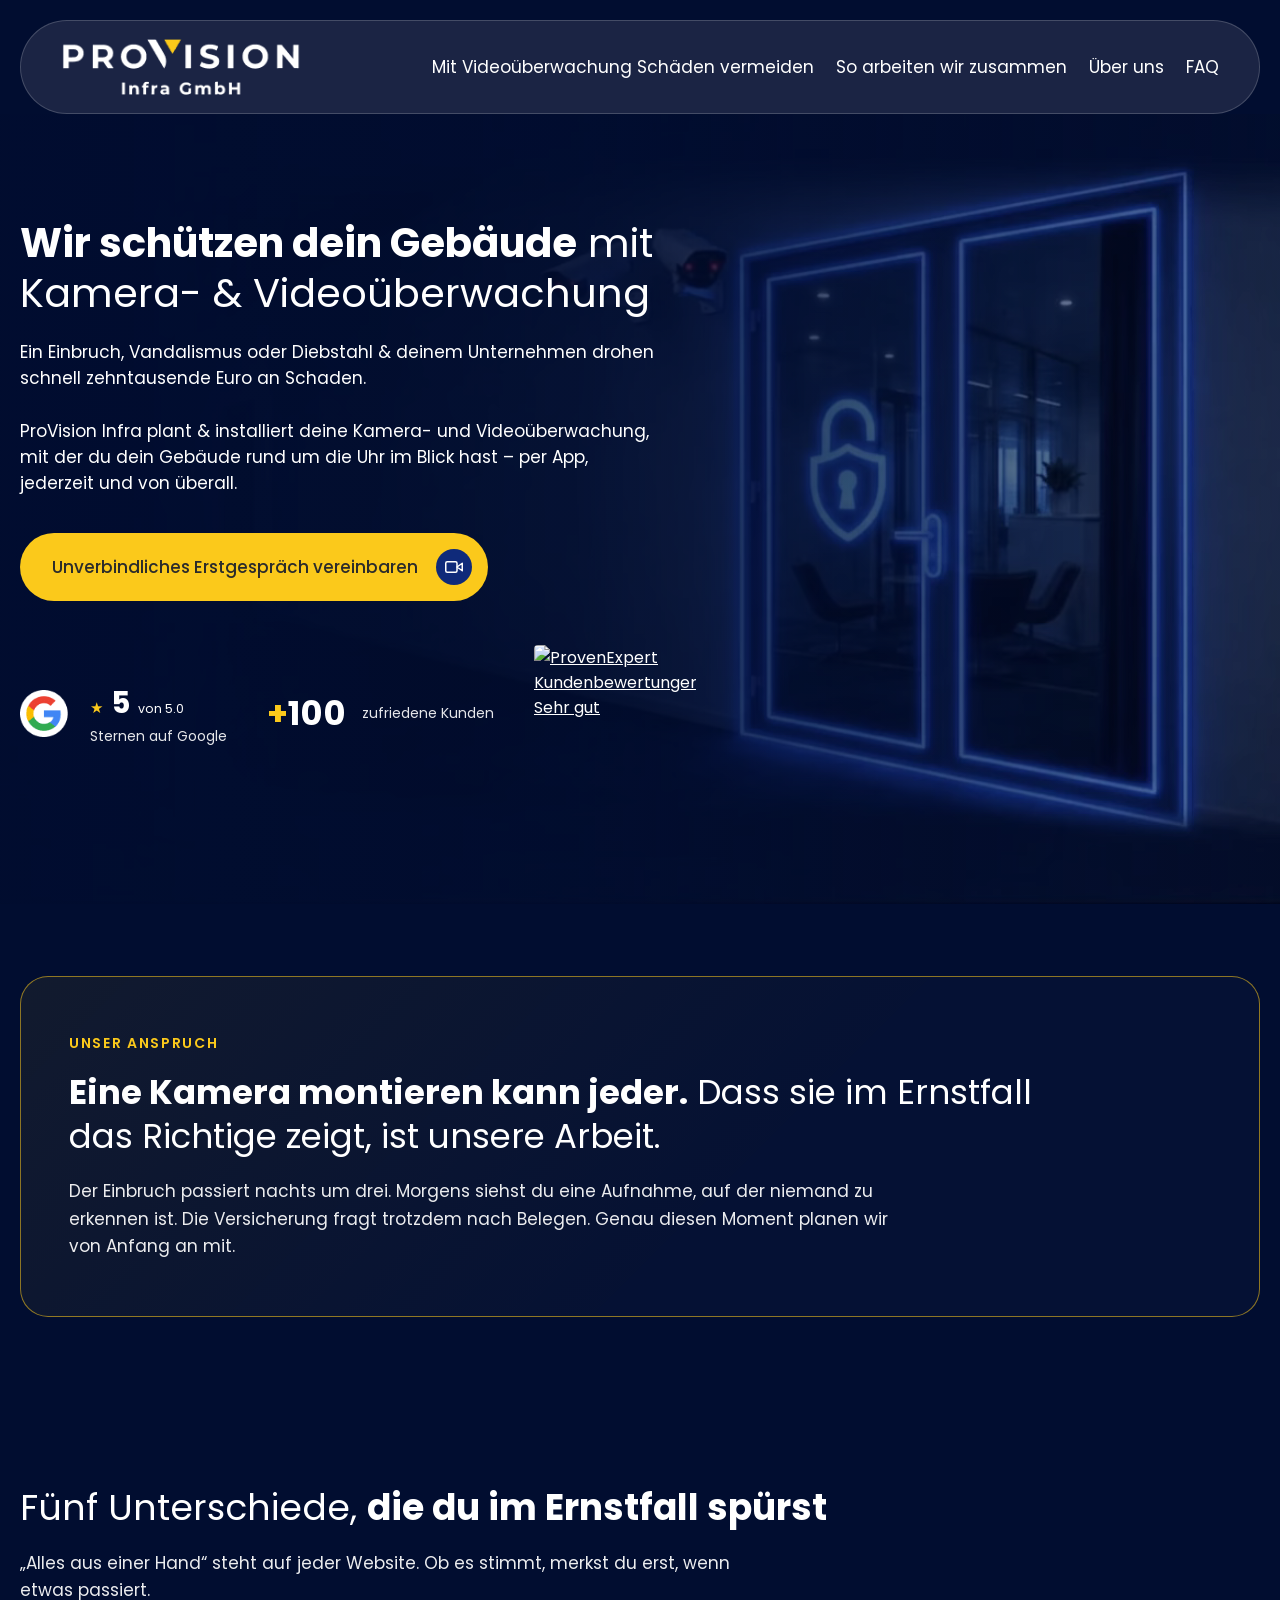
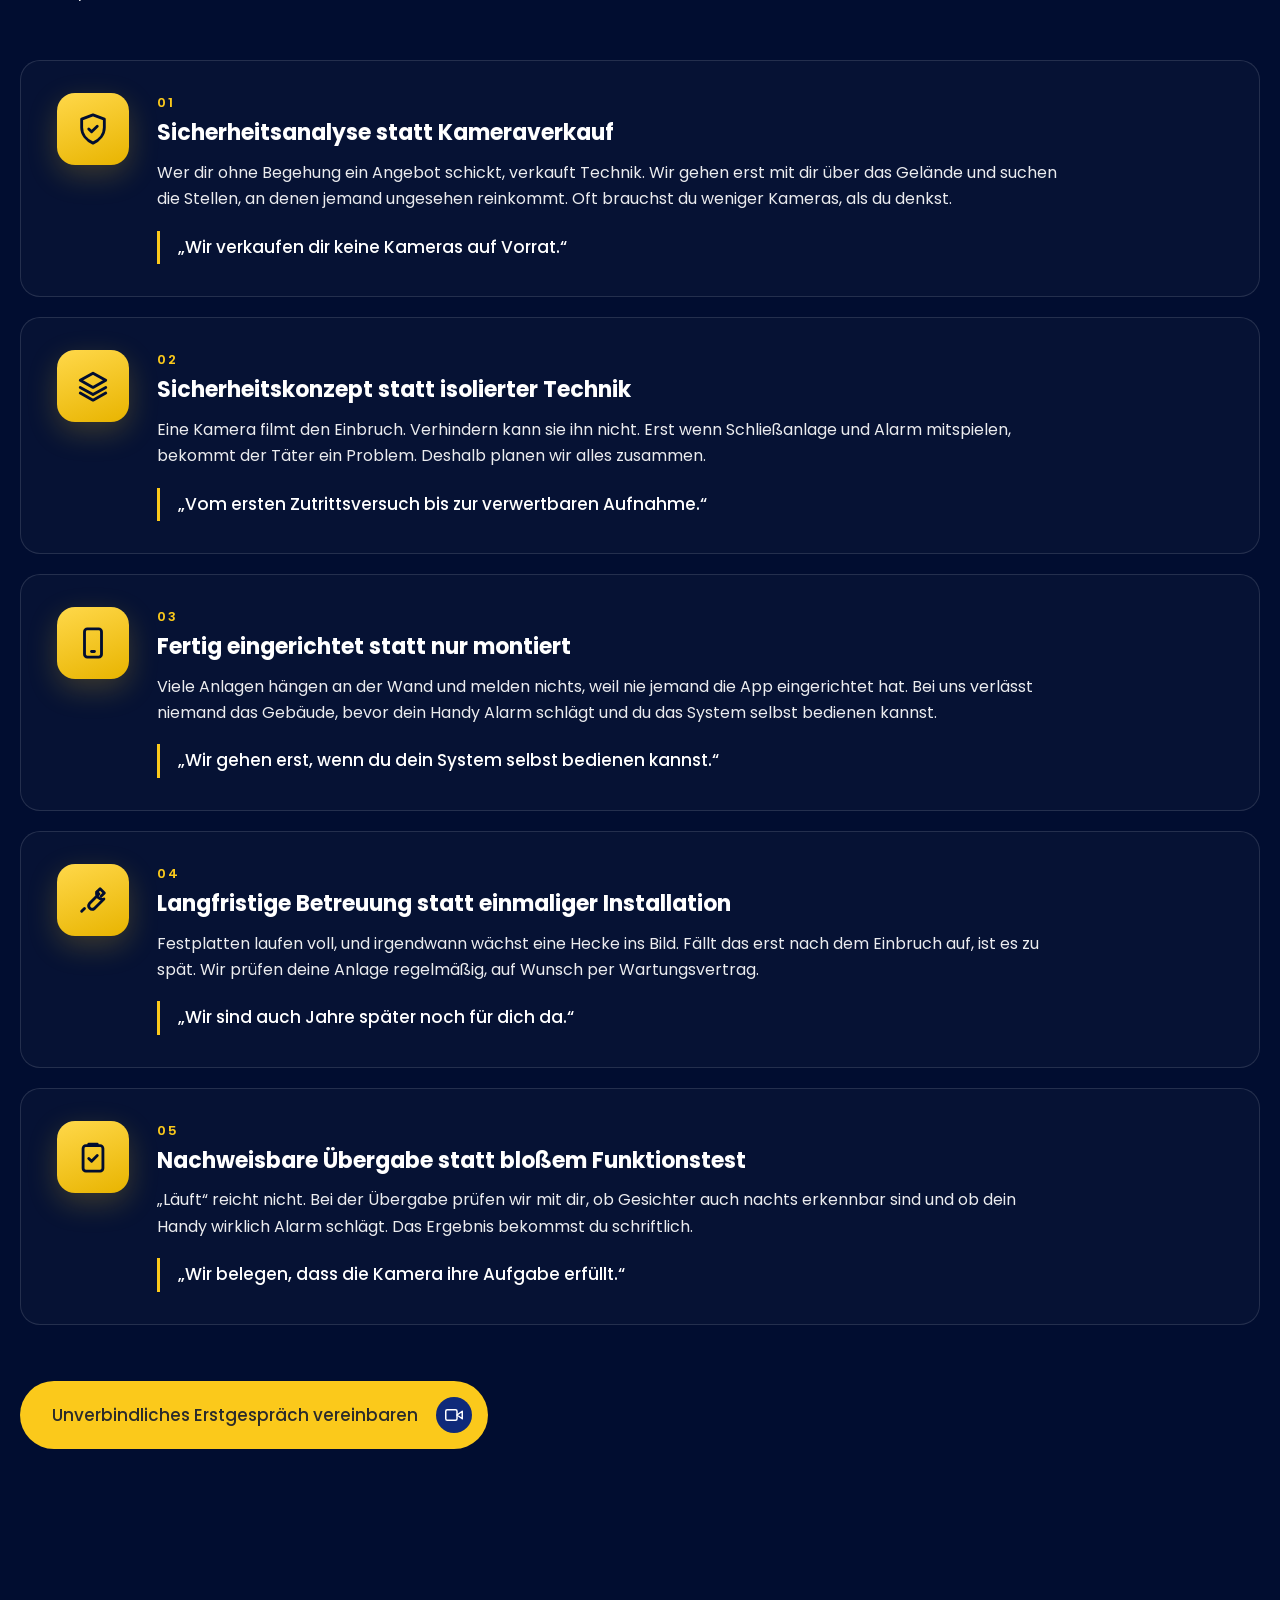
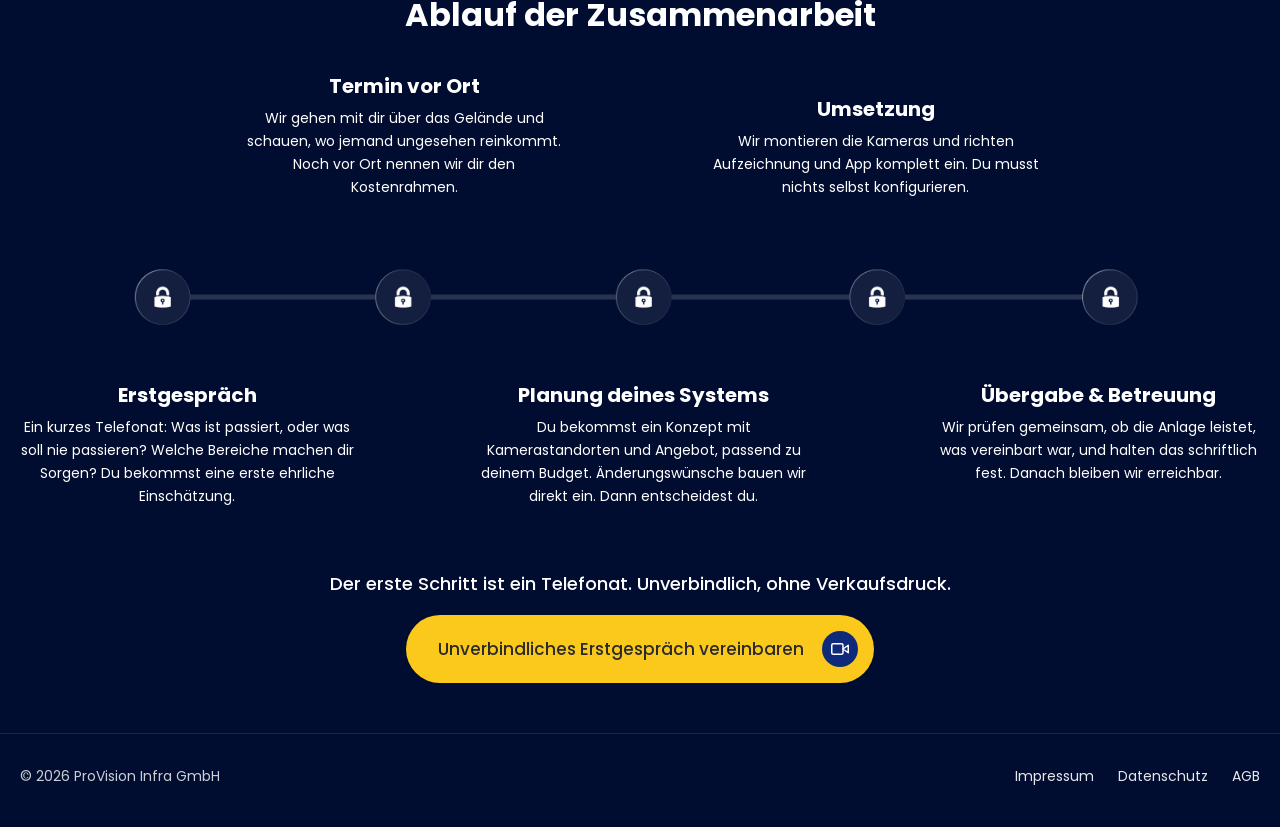
==== index.html @ ed14e308 "Fünf Unterschiede: Einleitungstext über dem Erstgespräch-Button entfernt Co-Authored-By: Claude Fabl" ====
<!DOCTYPE html>
<html lang="de">
<head>
  <meta charset="UTF-8">
  <meta name="viewport" content="width=device-width, initial-scale=1">
  <title>Kamera- &amp; Videoüberwachung – ProVision Infra</title>
  <meta name="description" content="ProVision Infra plant &amp; installiert deine Kamera- und Videoüberwachung – damit dein Gebäude rund um die Uhr geschützt ist.">
  <meta name="theme-color" content="#010d30">
  <!-- Canonical-URL nach Veröffentlichung eintragen, z. B. https://www.provision-infra.de/kamerasysteme/ -->
  <meta property="og:locale" content="de_DE">
  <meta property="og:type" content="website">
  <meta property="og:site_name" content="ProVision Infra">
  <meta property="og:title" content="Kamera- &amp; Videoüberwachung – ProVision Infra">
  <meta property="og:description" content="ProVision Infra plant &amp; installiert deine Kamera- und Videoüberwachung – damit dein Gebäude rund um die Uhr geschützt ist.">
  <!-- og:image muss eine absolute URL sein: nach Veröffentlichung auf das hochgeladene Standbild zeigen lassen -->
  <meta property="og:image" content="https://www.provision-infra.de/wp-content/uploads/hero-poster.jpg">
  <meta name="twitter:card" content="summary_large_image">
  <link rel="icon" href="assets/img/favicon-32.png" sizes="32x32">
  <link rel="icon" href="assets/img/favicon-192.png" sizes="192x192">
  <link rel="apple-touch-icon" href="assets/img/apple-touch-icon.png">
  <!-- Poppins wird lokal ausgeliefert (kein Abruf bei Google Fonts, DSGVO) -->
  <link rel="preload" href="assets/fonts/poppins-400.woff2" as="font" type="font/woff2" crossorigin>
  <link rel="preload" href="assets/fonts/poppins-700.woff2" as="font" type="font/woff2" crossorigin>
  <link rel="stylesheet" href="assets/css/style.css">
</head>
<body>
  <a class="skip-link" href="#inhalt">Zum Inhalt springen</a>

  <header class="site-header">
    <div class="site-header__inner">
      <a class="site-header__logo" href="https://www.provision-infra.de/" aria-label="ProVision Infra GmbH – Startseite">
        <img src="assets/img/logo.png" width="258" height="60" alt="ProVision Infra GmbH">
      </a>
      <nav class="site-nav" aria-label="Hauptnavigation">
        <ul>
          <li><a href="#vorteile">Mit Videoüberwachung Schäden vermeiden</a></li>
          <li><a href="#arbeiten">So arbeiten wir zusammen</a></li>
          <li><a href="#ueber">Über uns</a></li>
          <li><a href="#faq">FAQ</a></li>
        </ul>
      </nav>
      <button class="site-nav__toggle" type="button" aria-label="Menü öffnen" aria-expanded="false" aria-controls="mobile-nav">
        <span></span><span></span><span></span>
      </button>
    </div>
    <nav id="mobile-nav" class="mobile-nav" aria-label="Mobile Navigation" hidden>
      <ul>
        <li><a href="#vorteile">Mit Videoüberwachung Schäden vermeiden</a></li>
        <li><a href="#arbeiten">So arbeiten wir zusammen</a></li>
        <li><a href="#ueber">Über uns</a></li>
        <li><a href="#faq">FAQ</a></li>
      </ul>
    </nav>
  </header>

  <main id="inhalt">
  <!--
    HERO
    Animationslogik wie auf der Liveseite (Elementor-Container mit Video-Hintergrund):
    - Video (assets/video/hero.mp4, Fallback hero.webm) startet automatisch, stumm, einmalig, auch auf dem Handy
    - data-video-end = Sekunde, bei der das Video stehen bleibt (0 = bis zum Ende abspielen)
    - hero-poster.jpg wird gezeigt, bis das Video geladen ist bzw. falls Autoplay blockiert wird
    - Nur wenn das Video nicht geladen werden kann, läuft die animierte SVG-Ersatzszene.
  -->
  <section class="hero has-video" data-video-end="0">
    <div class="hero__media" aria-hidden="true">
      <video class="hero__video" muted playsinline autoplay preload="auto" poster="assets/video/hero-poster.jpg">
        <source src="assets/video/hero.mp4" type="video/mp4">
        <source src="assets/video/hero.webm" type="video/webm">
      </video>

      <!-- Animierte Ersatz-Szene (CSS/SVG) -->
      <div class="hero__scene">
        <svg class="scene" viewBox="0 0 1200 700" preserveAspectRatio="xMaxYMid slice" focusable="false">
          <defs>
            <linearGradient id="sky" x1="0" y1="0" x2="0" y2="1">
              <stop offset="0" stop-color="#0b1f5c"/>
              <stop offset="1" stop-color="#010d30"/>
            </linearGradient>
            <linearGradient id="cone" x1="0" y1="0" x2="1" y2="0">
              <stop offset="0" stop-color="#ffffff" stop-opacity=".28"/>
              <stop offset="1" stop-color="#ffffff" stop-opacity="0"/>
            </linearGradient>
            <linearGradient id="glass" x1="0" y1="0" x2="0" y2="1">
              <stop offset="0" stop-color="#1b2f6e"/>
              <stop offset="1" stop-color="#0d1a4a"/>
            </linearGradient>
            <radialGradient id="glowRed" cx=".5" cy=".5" r=".5">
              <stop offset="0" stop-color="#ff3b3b" stop-opacity=".9"/>
              <stop offset="1" stop-color="#ff3b3b" stop-opacity="0"/>
            </radialGradient>
            <radialGradient id="glowGreen" cx=".5" cy=".5" r=".5">
              <stop offset="0" stop-color="#2dff8a" stop-opacity=".9"/>
              <stop offset="1" stop-color="#2dff8a" stop-opacity="0"/>
            </radialGradient>
            <clipPath id="facadeClip"><rect x="560" y="120" width="560" height="580"/></clipPath>
          </defs>

          <rect width="1200" height="700" fill="url(#sky)"/>
          <g transform="translate(150 0)">

          <!-- Gebäude -->
          <g class="building">
            <rect x="560" y="120" width="560" height="580" fill="url(#glass)"/>
            <g clip-path="url(#facadeClip)" stroke="#2b3f85" stroke-width="2" opacity=".9">
              <path d="M560 200H1120M560 280H1120M560 360H1120M560 440H1120M560 520H1120M560 600H1120"/>
              <path d="M640 120V700M720 120V700M800 120V700M880 120V700M960 120V700M1040 120V700"/>
            </g>
            <!-- beleuchtete Fenster -->
            <g class="windows" fill="#fbc91b" opacity=".16">
              <rect x="652" y="212" width="56" height="56"/>
              <rect x="892" y="292" width="56" height="56"/>
              <rect x="732" y="452" width="56" height="56"/>
              <rect x="1052" y="372" width="56" height="56"/>
            </g>
            <!-- Eingang -->
            <rect x="760" y="560" width="160" height="140" fill="#06123a" stroke="#2b3f85" stroke-width="2"/>
            <rect x="836" y="620" width="6" height="18" rx="3" fill="#fbc91b"/>
          </g>

          <!-- Lichtkegel der Kamera (schwenkt) -->
          <g class="cam-cone" transform="translate(600 150)">
            <path d="M0 0 L520 300 L520 560 Z" fill="url(#cone)"/>
          </g>

          <!-- Kamera -->
          <g class="camera" transform="translate(600 150)">
            <rect x="-60" y="-12" width="60" height="18" rx="4" fill="#d6dcee"/>
            <rect x="-14" y="-34" width="12" height="26" rx="3" fill="#d6dcee"/>
            <g class="cam-head">
              <rect x="-10" y="-22" width="96" height="44" rx="10" fill="#e9edf8"/>
              <rect x="70" y="-16" width="24" height="32" rx="6" fill="#c7cfe6"/>
              <circle cx="82" cy="0" r="7" fill="#0b1f5c"/>
              <circle class="cam-led" cx="4" cy="0" r="4"/>
            </g>
          </g>

          <!-- Status-Glow + Badge (Rot -> Grün, wie das Schloss auf der Liveseite) -->
          <circle class="status-glow status-glow--red" cx="840" cy="420" r="150" fill="url(#glowRed)"/>
          <circle class="status-glow status-glow--green" cx="840" cy="420" r="150" fill="url(#glowGreen)"/>
          <g class="status-badge" transform="translate(840 420)">
            <circle class="status-badge__ring" r="56" fill="none" stroke-width="4"/>
            <g class="shield" transform="translate(-26 -30)">
              <path class="shield__fill" d="M26 0 L52 10 V30 C52 46 40 56 26 62 C12 56 0 46 0 30 V10 Z"/>
              <path class="shield__check" d="M14 31 L23 40 L39 22" fill="none" stroke="#010d30" stroke-width="5" stroke-linecap="round" stroke-linejoin="round"/>
              <path class="shield__alert" d="M26 16 V34 M26 42 V46" fill="none" stroke="#010d30" stroke-width="5" stroke-linecap="round"/>
            </g>
          </g>
          </g>
        </svg>
      </div>

      <div class="hero__overlay"></div>
    </div>

    <div class="hero__content">
      <h1 class="hero__title">
        <strong>Wir schützen dein Gebäude</strong> mit Kamera- &amp; Videoüberwachung
      </h1>

      <p class="hero__text">
        Ein Einbruch, Vandalismus oder Diebstahl &amp; deinem Unternehmen drohen schnell zehntausende Euro an Schaden.
        <br><br>
        ProVision Infra plant &amp; installiert deine Kamera- und Videoüberwachung, mit der du dein Gebäude rund um die Uhr im Blick hast – per App, jederzeit und von überall.
      </p>

      <div class="hero__cta">
        <a class="button" href="https://www.provision-infra.de/kontakt">
          <span>Unverbindliches Erstgespräch vereinbaren</span>
          <span class="button__icon" aria-hidden="true">
            <svg viewBox="0 0 24 24" width="18" height="18" fill="none" stroke="currentColor" stroke-width="2" stroke-linecap="round" stroke-linejoin="round"><path d="M23 7l-7 5 7 5V7z"/><rect x="1" y="5" width="15" height="14" rx="2"/></svg>
          </span>
        </a>
      </div>

      <div class="hero__trust">
        <div class="trust trust--google">
          <img src="assets/img/google.png" width="68" height="60" alt="Google">
          <div>
            <div class="trust__score"><span class="trust__star" aria-hidden="true">★</span> <strong>5</strong> <small>von 5.0</small></div>
            <div class="trust__label">Sternen auf Google</div>
          </div>
        </div>
        <div class="trust trust--count">
          <strong><span class="trust__plus">+</span>100</strong>
          <span class="trust__label">zufriedene Kunden</span>
        </div>
        <a class="trust trust--proven" href="https://www.provenexpert.com/provision-infra/" target="_blank" rel="noopener">
          <img src="https://images.provenexpert.com/96/14/0396ae496297f4d88e04693bdb8f/widget_landscape_300_de_0.png" width="162" height="138" loading="lazy" alt="ProvenExpert Kundenbewertungen: Sehr gut">
        </a>
      </div>
    </div>
  </section>

  <!-- KERNBOTSCHAFT -->
  <section id="vorteile" class="section section--claim">
    <div class="container">
      <p class="eyebrow">Unser Anspruch</p>
      <h2 class="claim__title">
        <strong>Eine Kamera montieren kann jeder.</strong> Dass sie im Ernstfall das Richtige zeigt, ist unsere Arbeit.
      </h2>
      <p class="claim__text">
        Der Einbruch passiert nachts um drei. Morgens siehst du eine Aufnahme, auf der niemand zu erkennen ist. Die Versicherung fragt trotzdem nach Belegen. Genau diesen Moment planen wir von Anfang an mit.
      </p>
    </div>
  </section>

  <!-- FÜNF UNTERSCHIEDE -->
  <section id="unterschiede" class="section section--diff">
    <div class="container">
      <h2 class="section__title">Fünf Unterschiede, <strong>die du im Ernstfall spürst</strong></h2>
      <p class="section__intro">
        „Alles aus einer Hand“ steht auf jeder Website. Ob es stimmt, merkst du erst, wenn etwas passiert.
      </p>

      <ol class="diff">
        <li class="diff__item">
          <div class="diff__icon" aria-hidden="true">
            <svg viewBox="0 0 24 24" fill="none" stroke="currentColor" stroke-width="2" stroke-linecap="round" stroke-linejoin="round"><path d="M12 2l8 3v6c0 5-3.5 9-8 11-4.5-2-8-6-8-11V5z"/><path d="M9 12l2 2 4-4"/></svg>
          </div>
          <div class="diff__body">
            <span class="diff__num">01</span>
            <h3>Sicherheitsanalyse statt Kameraverkauf</h3>
            <p>Wer dir ohne Begehung ein Angebot schickt, verkauft Technik. Wir gehen erst mit dir über das Gelände und suchen die Stellen, an denen jemand ungesehen reinkommt. Oft brauchst du weniger Kameras, als du denkst.</p>
            <blockquote>„Wir verkaufen dir keine Kameras auf Vorrat.“</blockquote>
          </div>
        </li>

        <li class="diff__item">
          <div class="diff__icon" aria-hidden="true">
            <svg viewBox="0 0 24 24" fill="none" stroke="currentColor" stroke-width="2" stroke-linecap="round" stroke-linejoin="round"><path d="M12 3l9 5-9 5-9-5z"/><path d="M3 13l9 5 9-5"/><path d="M3 17l9 5 9-5"/></svg>
          </div>
          <div class="diff__body">
            <span class="diff__num">02</span>
            <h3>Sicherheitskonzept statt isolierter Technik</h3>
            <p>Eine Kamera filmt den Einbruch. Verhindern kann sie ihn nicht. Erst wenn Schließanlage und Alarm mitspielen, bekommt der Täter ein Problem. Deshalb planen wir alles zusammen.</p>
            <blockquote>„Vom ersten Zutrittsversuch bis zur verwertbaren Aufnahme.“</blockquote>
          </div>
        </li>

        <li class="diff__item">
          <div class="diff__icon" aria-hidden="true">
            <svg viewBox="0 0 24 24" fill="none" stroke="currentColor" stroke-width="2" stroke-linecap="round" stroke-linejoin="round"><rect x="6" y="2" width="12" height="20" rx="2"/><path d="M11 18h2"/></svg>
          </div>
          <div class="diff__body">
            <span class="diff__num">03</span>
            <h3>Fertig eingerichtet statt nur montiert</h3>
            <p>Viele Anlagen hängen an der Wand und melden nichts, weil nie jemand die App eingerichtet hat. Bei uns verlässt niemand das Gebäude, bevor dein Handy Alarm schlägt und du das System selbst bedienen kannst.</p>
            <blockquote>„Wir gehen erst, wenn du dein System selbst bedienen kannst.“</blockquote>
          </div>
        </li>

        <li class="diff__item">
          <div class="diff__icon" aria-hidden="true">
            <svg viewBox="0 0 24 24" fill="none" stroke="currentColor" stroke-width="2" stroke-linecap="round" stroke-linejoin="round"><path d="M14.7 6.3a4 4 0 0 0 5 5L13 18a2.5 2.5 0 0 1-3.5-3.5l6.7-6.7z"/><path d="M14.7 6.3L17 4l3 3-2.3 2.3"/><path d="M4 20l2-2"/></svg>
          </div>
          <div class="diff__body">
            <span class="diff__num">04</span>
            <h3>Langfristige Betreuung statt einmaliger Installation</h3>
            <p>Festplatten laufen voll, und irgendwann wächst eine Hecke ins Bild. Fällt das erst nach dem Einbruch auf, ist es zu spät. Wir prüfen deine Anlage regelmäßig, auf Wunsch per Wartungsvertrag.</p>
            <blockquote>„Wir sind auch Jahre später noch für dich da.“</blockquote>
          </div>
        </li>

        <li class="diff__item">
          <div class="diff__icon" aria-hidden="true">
            <svg viewBox="0 0 24 24" fill="none" stroke="currentColor" stroke-width="2" stroke-linecap="round" stroke-linejoin="round"><rect x="5" y="4" width="14" height="18" rx="2"/><path d="M9 4V3h6v1"/><path d="M9 13l2 2 4-4"/></svg>
          </div>
          <div class="diff__body">
            <span class="diff__num">05</span>
            <h3>Nachweisbare Übergabe statt bloßem Funktionstest</h3>
            <p>„Läuft“ reicht nicht. Bei der Übergabe prüfen wir mit dir, ob Gesichter auch nachts erkennbar sind und ob dein Handy wirklich Alarm schlägt. Das Ergebnis bekommst du schriftlich.</p>
            <blockquote>„Wir belegen, dass die Kamera ihre Aufgabe erfüllt.“</blockquote>
          </div>
        </li>
      </ol>

      <div class="section__cta">
        <a class="button" href="https://www.provision-infra.de/kontakt">
          <span>Unverbindliches Erstgespräch vereinbaren</span>
          <span class="button__icon" aria-hidden="true">
            <svg viewBox="0 0 24 24" width="18" height="18" fill="none" stroke="currentColor" stroke-width="2" stroke-linecap="round" stroke-linejoin="round"><path d="M23 7l-7 5 7 5V7z"/><rect x="1" y="5" width="15" height="14" rx="2"/></svg>
          </span>
        </a>
      </div>
    </div>
  </section>

  <!--
    ABLAUF DER ZUSAMMENARBEIT (Original von der Startseite)
    Desktop: Lottie-Timeline (assets/js/ablauf-timeline.js), an den Scroll gebunden wie auf der Liveseite
             (Elementor "bind_to_scroll", Viewport 0–100 %). Bibliothek und Daten werden erst geladen,
             wenn die Sektion in die Nähe des Bildschirms kommt. Texte im Zickzack, Einblendung fadeInDown / fadeInUp.
    Mobil:   vertikale Timeline mit Häkchen, Linie füllt sich beim Scrollen gelb.
  -->
  <section id="arbeiten" class="section section--ablauf">
    <div class="container">
      <h2 class="ablauf__title">Ablauf der Zusammenarbeit</h2>

      <!-- Desktop -->
      <div class="ablauf ablauf--desktop">
        <div class="ablauf__row ablauf__row--top">
          <div class="ablauf__step ablauf__step--c2 reveal reveal--down">
            <h3>Termin vor Ort</h3>
            <p>Wir gehen mit dir über das Gelände und schauen, wo jemand ungesehen reinkommt. Noch vor Ort nennen wir dir den Kostenrahmen.</p>
          </div>
          <div class="ablauf__step ablauf__step--c4 reveal reveal--down">
            <h3>Umsetzung</h3>
            <p>Wir montieren die Kameras und richten Aufzeichnung und App komplett ein. Du musst nichts selbst konfigurieren.</p>
          </div>
        </div>

        <div class="ablauf__lottie" data-lottie-lib="assets/js/lottie_light.min.js" data-lottie-data="assets/js/ablauf-timeline.js" aria-hidden="true"></div>

        <div class="ablauf__row ablauf__row--bottom">
          <div class="ablauf__step ablauf__step--c1 reveal reveal--up">
            <h3>Erstgespräch</h3>
            <p>Ein kurzes Telefonat: Was ist passiert, oder was soll nie passieren? Welche Bereiche machen dir Sorgen? Du bekommst eine erste ehrliche Einschätzung.</p>
          </div>
          <div class="ablauf__step ablauf__step--c3 reveal reveal--up">
            <h3>Planung deines Systems</h3>
            <p>Du bekommst ein Konzept mit Kamerastandorten und Angebot, passend zu deinem Budget. Änderungswünsche bauen wir direkt ein. Dann entscheidest du.</p>
          </div>
          <div class="ablauf__step ablauf__step--c5 reveal reveal--up">
            <h3>Übergabe &amp; Betreuung</h3>
            <p>Wir prüfen gemeinsam, ob die Anlage leistet, was vereinbart war, und halten das schriftlich fest. Danach bleiben wir erreichbar.</p>
          </div>
        </div>
      </div>

      <!-- Mobil -->
      <ol class="timeline ablauf--mobile">
        <li class="timeline__item">
          <span class="timeline__dot" aria-hidden="true"><svg viewBox="0 0 512 512"><path d="M173.898 439.404l-166.4-166.4c-9.997-9.997-9.997-26.206 0-36.204l36.203-36.204c9.997-9.998 26.207-9.998 36.204 0L192 312.69 432.095 72.596c9.997-9.997 26.207-9.997 36.204 0l36.203 36.204c9.997 9.997 9.997 26.206 0 36.204l-294.4 294.401c-9.998 9.997-26.207 9.997-36.204-.001z"/></svg></span>
          <div class="timeline__content">
            <h3>Erstgespräch</h3>
            <p>Ein kurzes Telefonat: Was ist passiert, oder was soll nie passieren? Welche Bereiche machen dir Sorgen? Du bekommst eine erste ehrliche Einschätzung.</p>
          </div>
        </li>
        <li class="timeline__item">
          <span class="timeline__dot" aria-hidden="true"><svg viewBox="0 0 512 512"><path d="M173.898 439.404l-166.4-166.4c-9.997-9.997-9.997-26.206 0-36.204l36.203-36.204c9.997-9.998 26.207-9.998 36.204 0L192 312.69 432.095 72.596c9.997-9.997 26.207-9.997 36.204 0l36.203 36.204c9.997 9.997 9.997 26.206 0 36.204l-294.4 294.401c-9.998 9.997-26.207 9.997-36.204-.001z"/></svg></span>
          <div class="timeline__content">
            <h3>Termin vor Ort</h3>
            <p>Wir gehen mit dir über das Gelände und schauen, wo jemand ungesehen reinkommt. Noch vor Ort nennen wir dir den Kostenrahmen.</p>
          </div>
        </li>
        <li class="timeline__item">
          <span class="timeline__dot" aria-hidden="true"><svg viewBox="0 0 512 512"><path d="M173.898 439.404l-166.4-166.4c-9.997-9.997-9.997-26.206 0-36.204l36.203-36.204c9.997-9.998 26.207-9.998 36.204 0L192 312.69 432.095 72.596c9.997-9.997 26.207-9.997 36.204 0l36.203 36.204c9.997 9.997 9.997 26.206 0 36.204l-294.4 294.401c-9.998 9.997-26.207 9.997-36.204-.001z"/></svg></span>
          <div class="timeline__content">
            <h3>Planung deines Systems</h3>
            <p>Du bekommst ein Konzept mit Kamerastandorten und Angebot, passend zu deinem Budget. Änderungswünsche bauen wir direkt ein. Dann entscheidest du.</p>
          </div>
        </li>
        <li class="timeline__item">
          <span class="timeline__dot" aria-hidden="true"><svg viewBox="0 0 512 512"><path d="M173.898 439.404l-166.4-166.4c-9.997-9.997-9.997-26.206 0-36.204l36.203-36.204c9.997-9.998 26.207-9.998 36.204 0L192 312.69 432.095 72.596c9.997-9.997 26.207-9.997 36.204 0l36.203 36.204c9.997 9.997 9.997 26.206 0 36.204l-294.4 294.401c-9.998 9.997-26.207 9.997-36.204-.001z"/></svg></span>
          <div class="timeline__content">
            <h3>Umsetzung</h3>
            <p>Wir montieren die Kameras und richten Aufzeichnung und App komplett ein. Du musst nichts selbst konfigurieren.</p>
          </div>
        </li>
        <li class="timeline__item">
          <span class="timeline__dot" aria-hidden="true"><svg viewBox="0 0 512 512"><path d="M173.898 439.404l-166.4-166.4c-9.997-9.997-9.997-26.206 0-36.204l36.203-36.204c9.997-9.998 26.207-9.998 36.204 0L192 312.69 432.095 72.596c9.997-9.997 26.207-9.997 36.204 0l36.203 36.204c9.997 9.997 9.997 26.206 0 36.204l-294.4 294.401c-9.998 9.997-26.207 9.997-36.204-.001z"/></svg></span>
          <div class="timeline__content">
            <h3>Übergabe &amp; Betreuung</h3>
            <p>Wir prüfen gemeinsam, ob die Anlage leistet, was vereinbart war, und halten das schriftlich fest. Danach bleiben wir erreichbar.</p>
          </div>
        </li>
      </ol>

      <div class="section__cta section__cta--center">
        <p class="section__cta-lead">Der erste Schritt ist ein Telefonat. Unverbindlich, ohne Verkaufsdruck.</p>
        <a class="button" href="https://www.provision-infra.de/kontakt">
          <span>Unverbindliches Erstgespräch vereinbaren</span>
          <span class="button__icon" aria-hidden="true">
            <svg viewBox="0 0 24 24" width="18" height="18" fill="none" stroke="currentColor" stroke-width="2" stroke-linecap="round" stroke-linejoin="round"><path d="M23 7l-7 5 7 5V7z"/><rect x="1" y="5" width="15" height="14" rx="2"/></svg>
          </span>
        </a>
      </div>
    </div>
  </section>

  <!-- Weitere Sektionen (Über uns, FAQ) folgen -->
  </main>

  <footer class="site-footer">
    <div class="site-footer__inner">
      <p class="site-footer__copy">© <span id="jahr">2026</span> ProVision Infra GmbH</p>
      <nav class="site-footer__nav" aria-label="Rechtliches">
        <a href="https://www.provision-infra.de/impressum/">Impressum</a>
        <a href="https://www.provision-infra.de/datenschutz/">Datenschutz</a>
        <a href="https://www.provision-infra.de/agb">AGB</a>
      </nav>
    </div>
  </footer>

  <script src="assets/js/main.js" defer></script>
</body>
</html>
---- assets/css/style.css ----
/* ProVision Infra – Landingpage Kamera- & Videoüberwachung
   Farben, Schrift und Abstände übernommen von www.provision-infra.de */

/* Poppins lokal (Dateien von provision-infra.de, Elementor Google-Fonts-Cache) */
@font-face { font-family: "Poppins"; font-style: normal; font-weight: 400; font-display: swap; src: url("../fonts/poppins-400.woff2") format("woff2"); }
@font-face { font-family: "Poppins"; font-style: normal; font-weight: 500; font-display: swap; src: url("../fonts/poppins-500.woff2") format("woff2"); }
@font-face { font-family: "Poppins"; font-style: normal; font-weight: 600; font-display: swap; src: url("../fonts/poppins-600.woff2") format("woff2"); }
@font-face { font-family: "Poppins"; font-style: normal; font-weight: 700; font-display: swap; src: url("../fonts/poppins-700.woff2") format("woff2"); }

:root {
  --navy: #010d30;        /* Seitenhintergrund (Liveseite: rgb(1,13,48)) */
  --navy-2: #1b2444;      /* Header-Pille */
  --yellow: #fbc91b;      /* CTA (Liveseite: rgb(251,201,27)) */
  --ink: #2b2b2b;         /* Text auf Gelb */
  --white: #ffffff;
  --red: #ff3b3b;
  --green: #2dff8a;
  --font: "Poppins", -apple-system, BlinkMacSystemFont, "Segoe UI", Roboto, sans-serif;
  --container: 1400px;
  --gutter: 20px;
}

*, *::before, *::after { box-sizing: border-box; }
:focus-visible { outline: 3px solid var(--yellow); outline-offset: 3px; }
h1, h2, h3 { overflow-wrap: anywhere; hyphens: manual; }
html { scroll-behavior: smooth; }
body {
  margin: 0;
  font-family: var(--font);
  color: var(--white);
  background: var(--navy);
  -webkit-font-smoothing: antialiased;
}
img, svg, video { display: block; max-width: 100%; }
a { color: inherit; }

.skip-link { position: absolute; left: -9999px; top: 8px; z-index: 100; padding: 10px 16px; background: var(--yellow); color: var(--ink); border-radius: 8px; font-weight: 600; }
.skip-link:focus { left: 16px; }

/* ---------- Header ---------- */
.site-header {
  position: relative; z-index: 20;   /* bleibt oben auf der Seite, scrollt nicht mit (wie Startseite) */
  padding: 20px var(--gutter) 0;
  background: var(--navy);
}
.site-header__inner {
  max-width: var(--container); margin: 0 auto;
  display: flex; align-items: center; justify-content: space-between; gap: 24px;
  padding: 18px 40px;
  background: var(--navy-2);
  border: 1px solid rgba(255,255,255,.18);
  border-radius: 999px;
}
.site-header__logo img { height: 56px; width: auto; }
.site-nav ul { display: flex; gap: 22px; list-style: none; margin: 0; padding: 0; }
.site-nav a { text-decoration: none; font-size: 17px; white-space: nowrap; }
.site-nav a:hover { color: var(--yellow); }
.site-nav__toggle {
  display: none; width: 56px; height: 56px; border: 0; border-radius: 10px;
  background: rgba(255,255,255,.08); cursor: pointer; padding: 15px 12px;
  flex-direction: column; justify-content: space-between;
}
.site-nav__toggle span { display: block; height: 4px; border-radius: 2px; background: var(--white); }
.mobile-nav { margin: 10px auto 0; max-width: var(--container); padding: 10px 24px;
  background: var(--navy-2); border-radius: 24px; border: 1px solid rgba(255,255,255,.18); }
.mobile-nav ul { list-style: none; margin: 0; padding: 0; }
.mobile-nav a { display: block; padding: 12px 0; text-decoration: none; font-size: 18px; border-bottom: 1px solid rgba(255,255,255,.1); }
.mobile-nav li:last-child a { border-bottom: 0; }

/* ---------- Hero ---------- */
.hero {
  position: relative; overflow: hidden;
  min-height: calc(100vh - 110px);
  display: flex; align-items: center;
}
.hero__media { position: absolute; inset: 0; z-index: 0; }
.hero__video {
  position: absolute; inset: 0; width: 100%; height: 100%; object-fit: cover; object-position: 70% 50%;
  opacity: 0; transition: opacity .6s ease;
}
.hero.has-video .hero__video { opacity: 1; }
.hero.has-video .hero__scene { opacity: 0; }
.hero__scene { position: absolute; inset: 0; transition: opacity .6s ease; }
.hero__scene .scene { width: 100%; height: 100%; }
.hero__overlay {
  position: absolute; inset: 0;
  background: linear-gradient(90deg, rgba(1,13,48,.96) 0%, rgba(1,13,48,.85) 45%, rgba(1,13,48,.35) 100%);
}

.hero__content {
  position: relative; z-index: 1;
  width: 100%; max-width: var(--container); margin: 0 auto;
  padding: 48px var(--gutter) 64px;
  animation: fadeIn 1s both;   /* Elementor: _animation = fadeIn */
}
.hero__title {
  max-width: 640px; margin: 0 0 20px;
  font-size: 40px; line-height: 1.24; font-weight: 400;
}
.hero__title strong { font-weight: 700; }
.hero__text { max-width: min(700px, 50vw); margin: 0 0 36px; font-size: 17px; line-height: 1.55; }  /* endet vor der Tür im Video */

.button {
  display: inline-flex; align-items: center; gap: 18px;
  padding: 16px 16px 16px 32px;
  background: var(--yellow); color: var(--ink);
  border-radius: 100px; text-decoration: none; font-size: 17px; font-weight: 500;
  transition: transform .3s ease;
}
.button:hover { transform: scale(1.06); }   /* Elementor: elementor-animation-grow */
.button__icon {
  display: inline-grid; place-items: center; width: 36px; height: 36px; border-radius: 50%;
  background: #0f2a7a; color: var(--white);
}

.hero__trust { display: flex; flex-wrap: wrap; align-items: center; gap: 40px; margin-top: 44px; }
.trust { display: flex; align-items: center; gap: 16px; }
.trust--google img { width: 54px; height: auto; }
.trust__score { font-size: 15px; }
.trust__score strong { font-size: 30px; font-weight: 700; margin: 0 4px; }
.trust__star { color: var(--yellow); }
.trust__label { font-size: 14px; opacity: .9; }
.trust--count strong { font-size: 34px; font-weight: 700; }
.trust__plus { color: var(--yellow); }
.trust--proven img { width: 162px; height: auto; border-radius: 4px; }

/* ---------- Animierte Ersatz-Szene ---------- */
/* Kamera schwenkt, Lichtkegel folgt, Status springt von Rot (ungeschützt) auf Grün (geschützt).
   Zeitlich angelehnt an das Live-Video: ca. 3,5 s bis zum "grünen" Endzustand, danach stehend. */
.cam-head, .cam-cone { transform-box: fill-box; transform-origin: 0 50%; }
.cam-head { animation: camSweep 3.5s cubic-bezier(.45,0,.2,1) both; }
.cam-cone { animation: camSweep 3.5s cubic-bezier(.45,0,.2,1) both, coneFade 3.5s ease both; }
.cam-led { fill: var(--red); animation: ledColor 3.5s steps(1, end) both; }
.status-glow--red   { animation: glowRedOut 3.5s ease both; }
.status-glow--green { opacity: 0; animation: glowGreenIn 3.5s ease both; }
.status-badge__ring { stroke: var(--red); animation: ringColor 3.5s steps(1, end) both; }
.shield__fill { fill: var(--red); animation: shieldColor 3.5s steps(1, end) both; }
.shield__check { opacity: 0; animation: checkIn 3.5s steps(1, end) both; }
.shield__alert { animation: alertOut 3.5s steps(1, end) both; }
.windows rect { animation: windowFlicker 6s ease-in-out infinite alternate; }
.windows rect:nth-child(2) { animation-delay: 1.3s; }
.windows rect:nth-child(3) { animation-delay: 2.4s; }
.windows rect:nth-child(4) { animation-delay: 3.1s; }

@keyframes camSweep {
  0%   { transform: rotate(-16deg); }
  45%  { transform: rotate(24deg); }
  100% { transform: rotate(8deg); }
}
@keyframes coneFade {
  0% { opacity: .35; } 60% { opacity: .9; } 100% { opacity: .55; }
}
@keyframes ledColor { 0%, 70% { fill: var(--red); } 71%, 100% { fill: var(--green); } }
@keyframes ringColor { 0%, 70% { stroke: var(--red); } 71%, 100% { stroke: var(--green); } }
@keyframes shieldColor { 0%, 70% { fill: var(--red); } 71%, 100% { fill: var(--green); } }
@keyframes checkIn { 0%, 70% { opacity: 0; } 71%, 100% { opacity: 1; } }
@keyframes alertOut { 0%, 70% { opacity: 1; } 71%, 100% { opacity: 0; } }
@keyframes glowRedOut { 0% { opacity: .9; } 60% { opacity: .9; } 85%, 100% { opacity: 0; } }
@keyframes glowGreenIn { 0%, 65% { opacity: 0; } 90%, 100% { opacity: 1; } }
@keyframes windowFlicker { from { opacity: .08; } to { opacity: .22; } }
@keyframes fadeIn { from { opacity: 0; } to { opacity: 1; } }

@media (prefers-reduced-motion: reduce) {
  .cam-head, .cam-cone, .cam-led, .status-glow--red, .status-glow--green,
  .status-badge__ring, .shield__fill, .shield__check, .shield__alert, .windows rect, .hero__content {
    animation-duration: .01s !important; animation-iteration-count: 1 !important;
  }
}

/* ---------- Sektionen ---------- */
.section { padding: 96px var(--gutter); }
.container { max-width: var(--container); margin: 0 auto; }
.eyebrow {
  margin: 0 0 16px; font-size: 14px; font-weight: 600; letter-spacing: .12em; text-transform: uppercase; color: var(--yellow);
}
.section__title { margin: 0 0 20px; font-size: 36px; line-height: 1.25; font-weight: 400; }
.section__title strong { font-weight: 700; }
.section__intro { max-width: 760px; margin: 0 0 56px; font-size: 17px; line-height: 1.6; opacity: .92; }
.section__cta { margin-top: 56px; }
.section__cta-lead { margin: 0 0 18px; font-size: 18px; font-weight: 500; max-width: 760px; }
.section__cta--center { margin-top: 48px; text-align: center; display: flex; flex-direction: column; align-items: center; }

/* Kernbotschaft */
.section--claim { padding-top: 72px; padding-bottom: 72px; }
.section--claim .container {
  padding: 56px 48px;
  border: 1px solid rgba(251,201,27,.55);
  border-radius: 28px;
  background: linear-gradient(135deg, rgba(251,201,27,.07), rgba(255,255,255,.02) 60%);
}
.claim__title { max-width: 980px; margin: 0 0 20px; font-size: 34px; line-height: 1.3; font-weight: 400; }
.claim__title strong { font-weight: 700; }
.claim__text { max-width: 820px; margin: 0; font-size: 17px; line-height: 1.6; opacity: .92; }

/* Fünf Unterschiede */
.diff { list-style: none; margin: 0; padding: 0; display: grid; gap: 20px; }
.diff__item {
  display: grid; grid-template-columns: 72px 1fr; gap: 28px; align-items: start;
  padding: 32px 36px;
  border: 1px solid rgba(255,255,255,.12);
  border-radius: 20px;
  background: rgba(255,255,255,.025);
}
.diff__icon {
  width: 72px; height: 72px; border-radius: 18px; display: grid; place-items: center;
  background: linear-gradient(160deg, #ffd84a, #e8b400);
  color: #010d30;
  box-shadow: 0 10px 30px rgba(251,201,27,.22);
}
.diff__icon svg { width: 34px; height: 34px; }
.diff__num { display: block; margin-bottom: 6px; font-size: 13px; font-weight: 600; letter-spacing: .14em; color: var(--yellow); }
.diff__body h3 { margin: 0 0 12px; font-size: 22px; line-height: 1.3; font-weight: 700; }
.diff__body p { max-width: 900px; margin: 0 0 18px; font-size: 16px; line-height: 1.65; opacity: .92; }
.diff__body blockquote {
  margin: 0; padding: 4px 0 4px 18px;
  border-left: 3px solid var(--yellow);
  font-size: 17px; font-weight: 500; line-height: 1.5;
}

/* ---------- Ablauf der Zusammenarbeit (Original Startseite) ---------- */
.section--ablauf { padding: 50px var(--gutter); }
.ablauf__title { margin: 0 0 40px; text-align: center; font-size: 32px; line-height: 1.24; font-weight: 700; }
.ablauf__row { display: grid; }
/* Spaltenraster entspricht den Kreis-Positionen der Lottie-Timeline (11,5 % · 31 % · 50 % · 69 % · 88 %) */
.ablauf__row--top { grid-template-columns: 18% 26% 10.5% 29% 1fr; align-items: end; margin-bottom: 8px; }
.ablauf__row--bottom { grid-template-columns: 27% 9.3% 28% 9.7% 26%; align-items: start; margin-top: 8px; }
.ablauf__step { text-align: center; }
.ablauf__step--c1 { grid-column: 1; } .ablauf__step--c2 { grid-column: 2; } .ablauf__step--c3 { grid-column: 3; }
.ablauf__step--c4 { grid-column: 4; } .ablauf__step--c5 { grid-column: 5; }
.ablauf__step h3 { margin: 0 0 8px; font-size: 20px; line-height: 1.24; font-weight: 700; }
.ablauf__step p { margin: 0 0 14px; font-size: 14px; line-height: 1.64; }
.ablauf__lottie { width: 100%; aspect-ratio: 1440 / 179; position: relative; }
/* Fallback, falls die Animation nicht geladen werden kann: schlichte Linie mit fünf Punkten */
.ablauf__lottie.is-failed::before { content: ""; position: absolute; left: 11.5%; right: 12%; top: 50%; height: 4px; margin-top: -2px; background: #172446; }
.ablauf__lottie.is-failed::after {
  content: ""; position: absolute; top: 50%; left: 0; right: 0; height: 24px; margin-top: -12px;
  background-image: radial-gradient(circle, var(--yellow) 10px, transparent 11px);
  background-size: 19.1% 24px; background-position: 2% 0; background-repeat: repeat-x;
}
.ablauf__lottie svg { width: 100% !important; height: 100% !important; }
.ablauf--mobile { display: none; }

/* Einblend-Animationen wie Elementor fadeInDown / fadeInUp */
.reveal { opacity: 0; transition: opacity .9s ease, transform .9s ease; }
.reveal--down { transform: translateY(-40px); }
.reveal--up { transform: translateY(40px); }
.reveal.is-visible { opacity: 1; transform: none; }

/* Mobile Timeline (wie EA Content Timeline auf der Liveseite) */
.timeline { list-style: none; margin: 0; padding: 0; position: relative; }
.timeline::before {
  content: ""; position: absolute; left: 26px; top: 0; bottom: 0; width: 5px; background: #172446;
}
.timeline::after { content: ""; position: absolute; left: 26px; top: 0; width: 5px; height: var(--tl-fill, 0px); background: var(--yellow); }
.timeline__item { position: relative; display: flex; gap: 22px; padding-bottom: 32px; }
.timeline__item:last-child { padding-bottom: 0; }
.timeline__dot {
  position: relative; z-index: 1; flex: 0 0 58px; width: 58px; height: 58px; border-radius: 50%;
  display: grid; place-items: center; background: #172446; transition: background .3s ease;
}
.timeline__dot svg { width: 16px; height: 16px; fill: var(--white); transition: fill .3s ease; }
.timeline__item.is-active .timeline__dot { background: var(--yellow); }
.timeline__item.is-active .timeline__dot svg { fill: #000d30; }
.timeline__content h3 { margin: 4px 0 6px; font-size: 20px; line-height: 1.24; font-weight: 700; }
.timeline__content p { margin: 0; font-size: 14px; line-height: 1.6; }

/* ---------- Footer ---------- */
.site-footer { padding: 32px var(--gutter) 40px; border-top: 1px solid rgba(255,255,255,.1); }
.site-footer__inner { max-width: var(--container); margin: 0 auto; display: flex; flex-wrap: wrap; justify-content: space-between; align-items: center; gap: 12px 24px; font-size: 14px; }
.site-footer__copy { margin: 0; opacity: .8; }
.site-footer__nav { display: flex; gap: 24px; }
.site-footer__nav a { text-decoration: none; opacity: .9; }
.site-footer__nav a:hover { color: var(--yellow); }

/* ---------- Responsive ---------- */
@media (max-width: 1200px) {
  .site-nav { display: none; }
  .site-nav__toggle { display: flex; }
  .site-header__inner { padding: 14px 24px; }
}
/* Bis 1199 px (Tablet, kleine Laptops, Handy): Video als eigener Block unter dem Button, Text auf einfarbigem Navy */
@media (max-width: 1199px) {
  .hero { min-height: auto; display: flex; flex-direction: column; background: var(--navy); }
  .hero__content { order: 1; padding: 40px var(--gutter) 40px; text-align: center; }
  .hero__media { order: 2; position: relative; inset: auto; width: 100%; aspect-ratio: 16 / 9; }
  .hero__overlay { display: none; }
  .hero__video { object-position: 70% 50%; }
  .hero__title, .hero__text { margin-left: auto; margin-right: auto; }
  .hero__cta { display: flex; justify-content: center; }
  .hero__trust { justify-content: center; }
  .hero__text { max-width: 700px; }
}
/* Fallback für Browser ohne aspect-ratio (Safari < 15) */
@supports not (aspect-ratio: 1 / 1) {
  .hero__media { height: auto; }
  .hero__media::before { content: ""; display: block; padding-top: 56.25%; }
  @media (max-width: 767px) { .hero__media::before { padding-top: 80%; } }
  .ablauf__lottie::before { content: ""; display: block; padding-top: 12.43%; }
}

@media (max-width: 767px) {
  .site-header { padding-top: 12px; }
  .site-header__logo img { height: 44px; }
  .hero__content { padding: 32px var(--gutter) 36px; }
  /* Ausschnitt 5:4 und rechtsbündig: Tür und Kameras stehen mittig, leerer Rand links wird abgeschnitten */
  .hero__media { aspect-ratio: 5 / 4; }
  .hero__video { object-position: 100% 50%; }
  .hero__title { font-size: 32px; }
  .hero__text { font-size: 18px; margin-left: auto; margin-right: auto; }
  .hero__cta { display: flex; justify-content: center; }
  .hero__trust { display: none; }  /* Liveseite blendet die Trust-Zeile mobil aus */

  .section { padding: 64px var(--gutter); }
  .section--claim { padding-top: 48px; padding-bottom: 32px; }
  .section--claim .container { padding: 32px 22px; border-radius: 20px; }
  .claim__title { font-size: 26px; }
  .section__title { font-size: 28px; }
  .section__intro { margin-bottom: 36px; }
  .diff__item { grid-template-columns: 1fr; gap: 18px; padding: 24px 20px; }
  .diff__icon { width: 60px; height: 60px; border-radius: 14px; }
  .diff__icon svg { width: 28px; height: 28px; }
  .diff__body h3 { font-size: 20px; }
  .section__cta { margin-top: 40px; display: flex; flex-direction: column; align-items: center; text-align: center; }

  .section--ablauf { padding: 30px var(--gutter) 60px; }
  .ablauf__title { font-size: 22px; }
  .ablauf--desktop { display: none; }
  .ablauf--mobile { display: block; }
}

/* Sehr schmale Geräte */
@media (max-width: 360px) {
  .hero__title { font-size: 28px; hyphens: auto; -webkit-hyphens: auto; }
  .hero__text { font-size: 17px; }
}
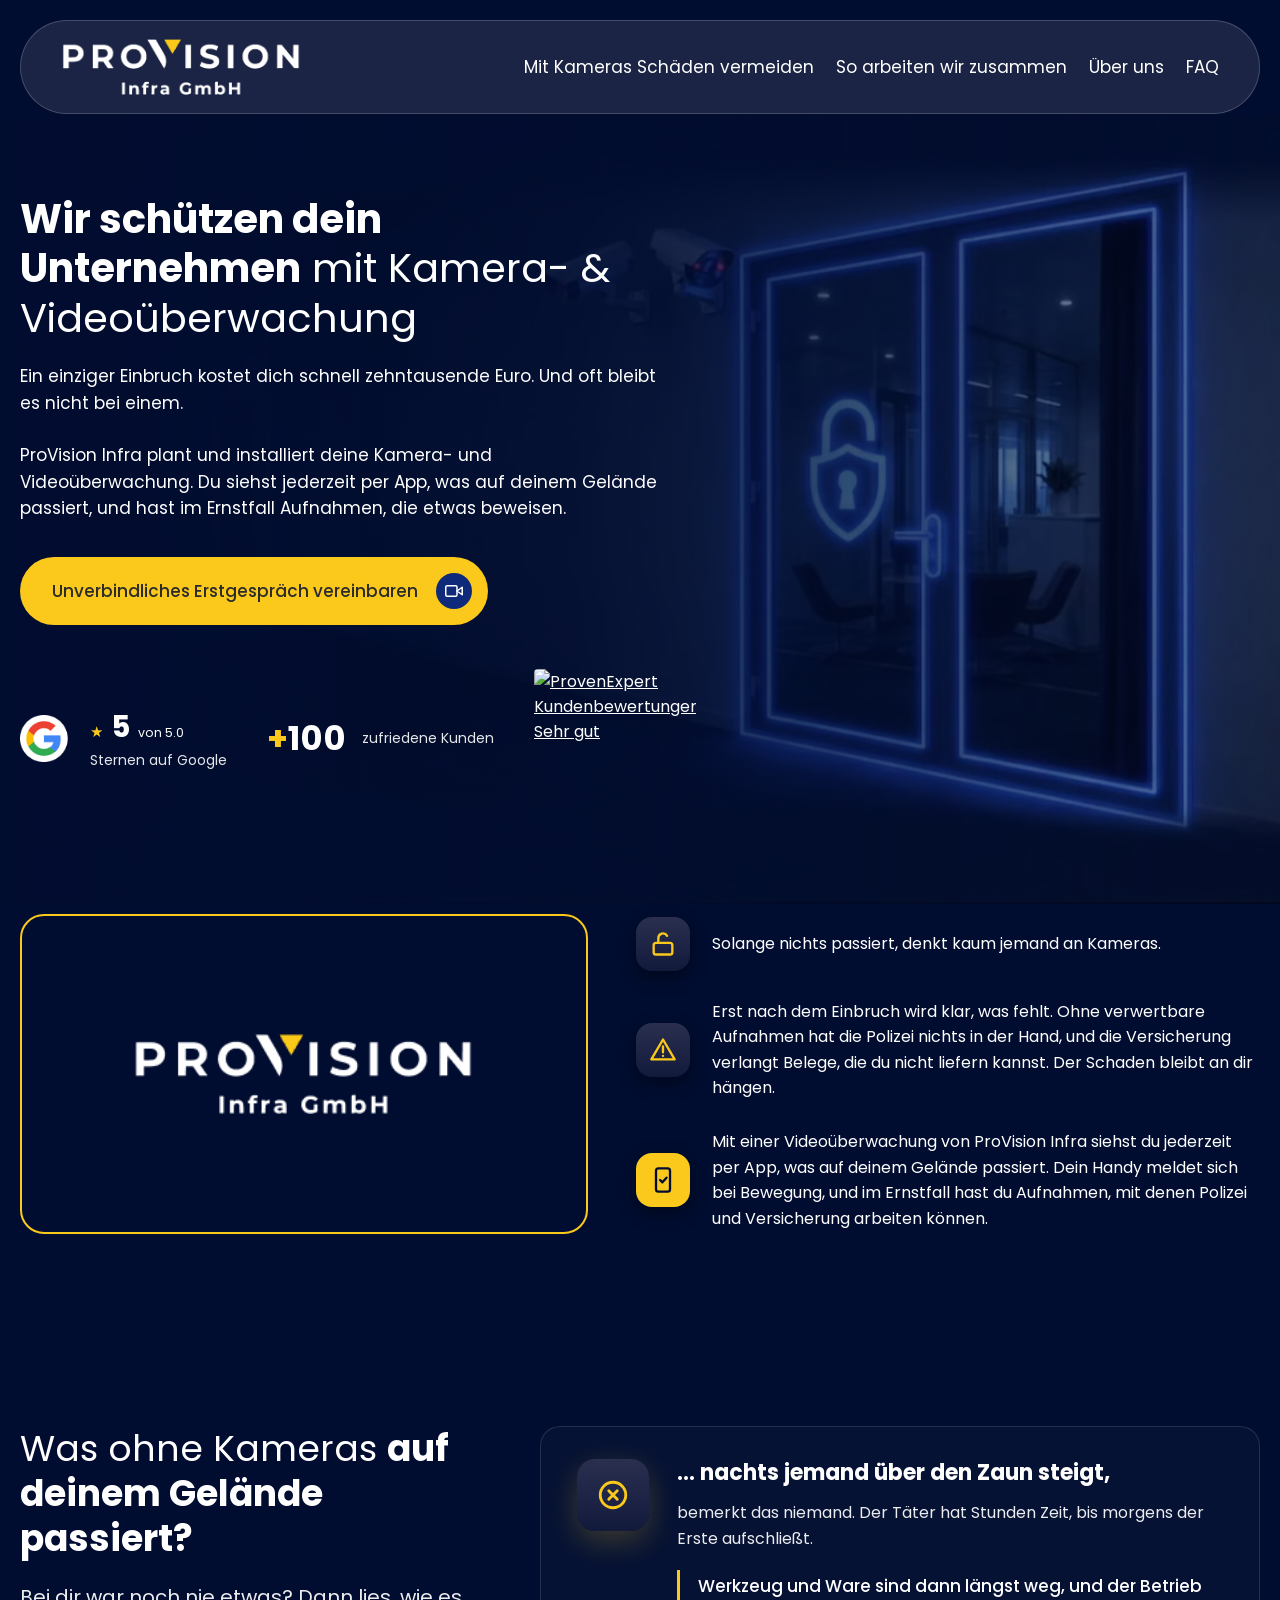
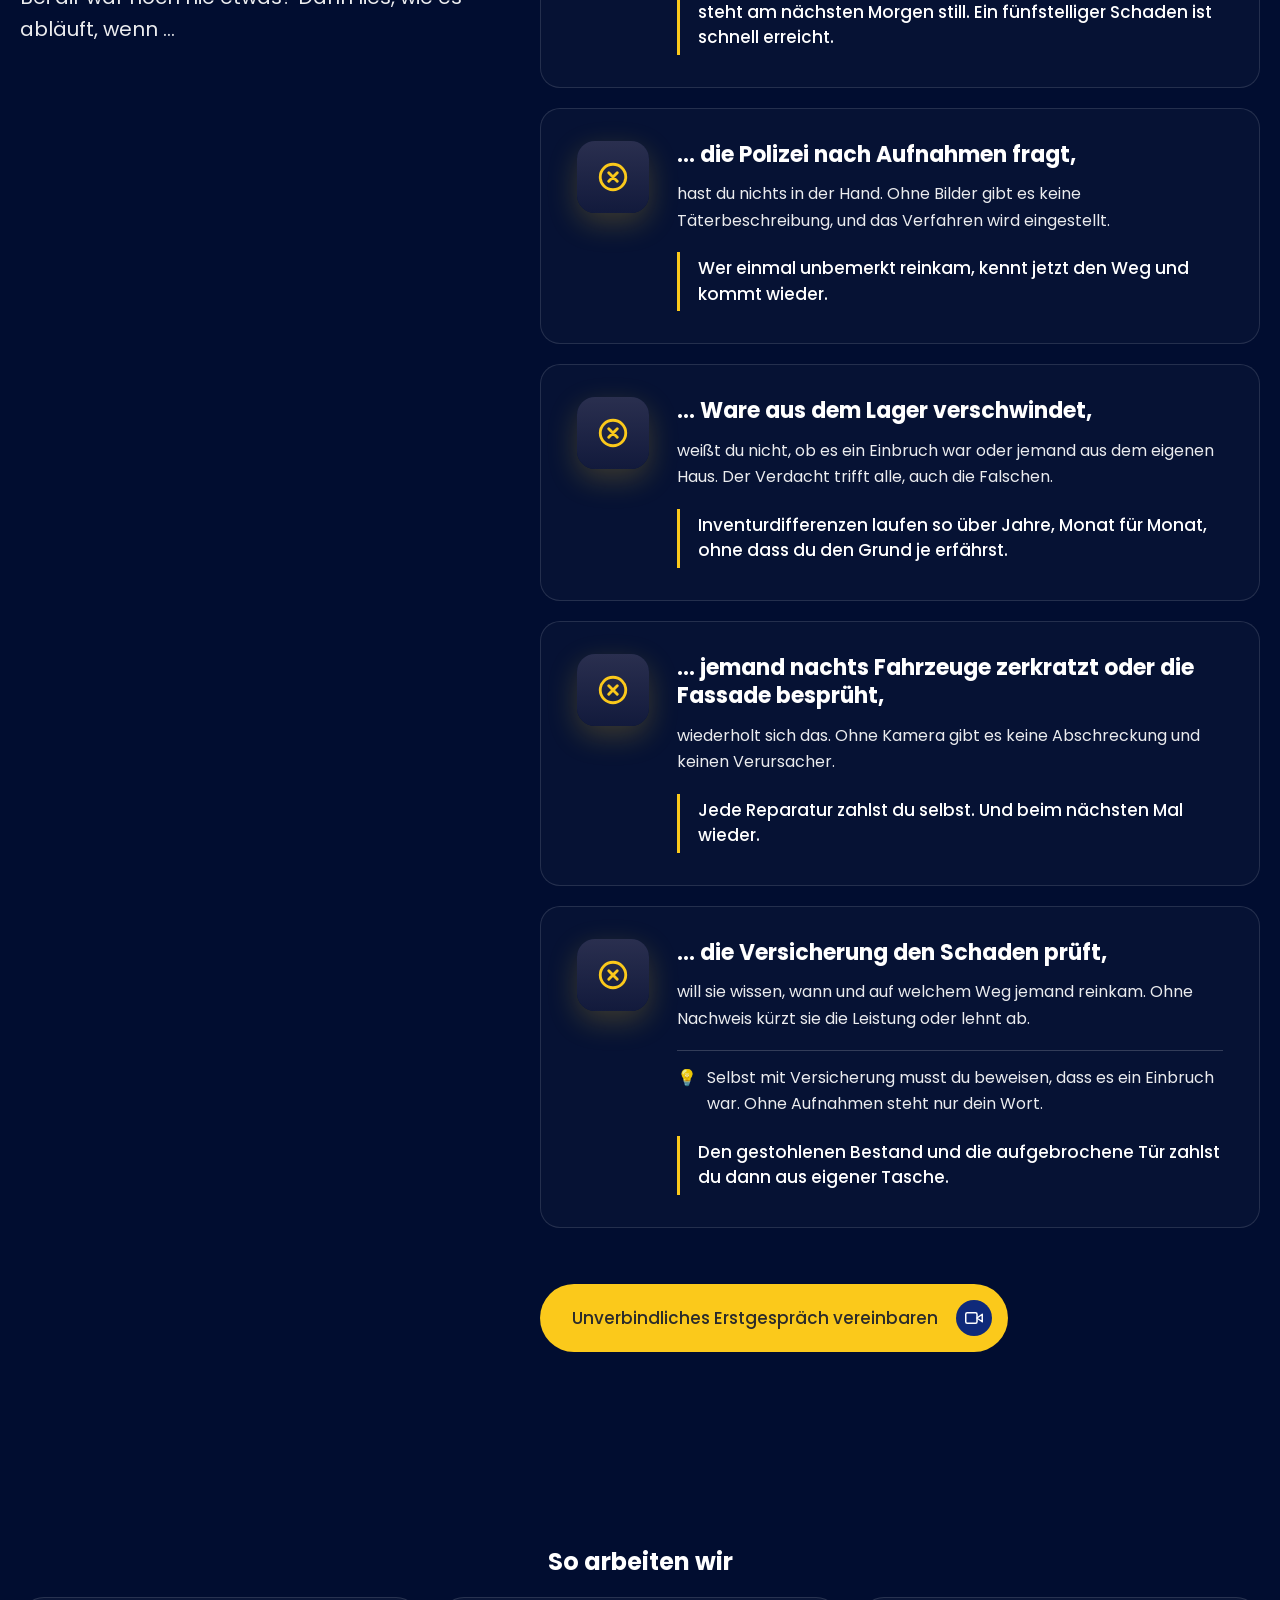
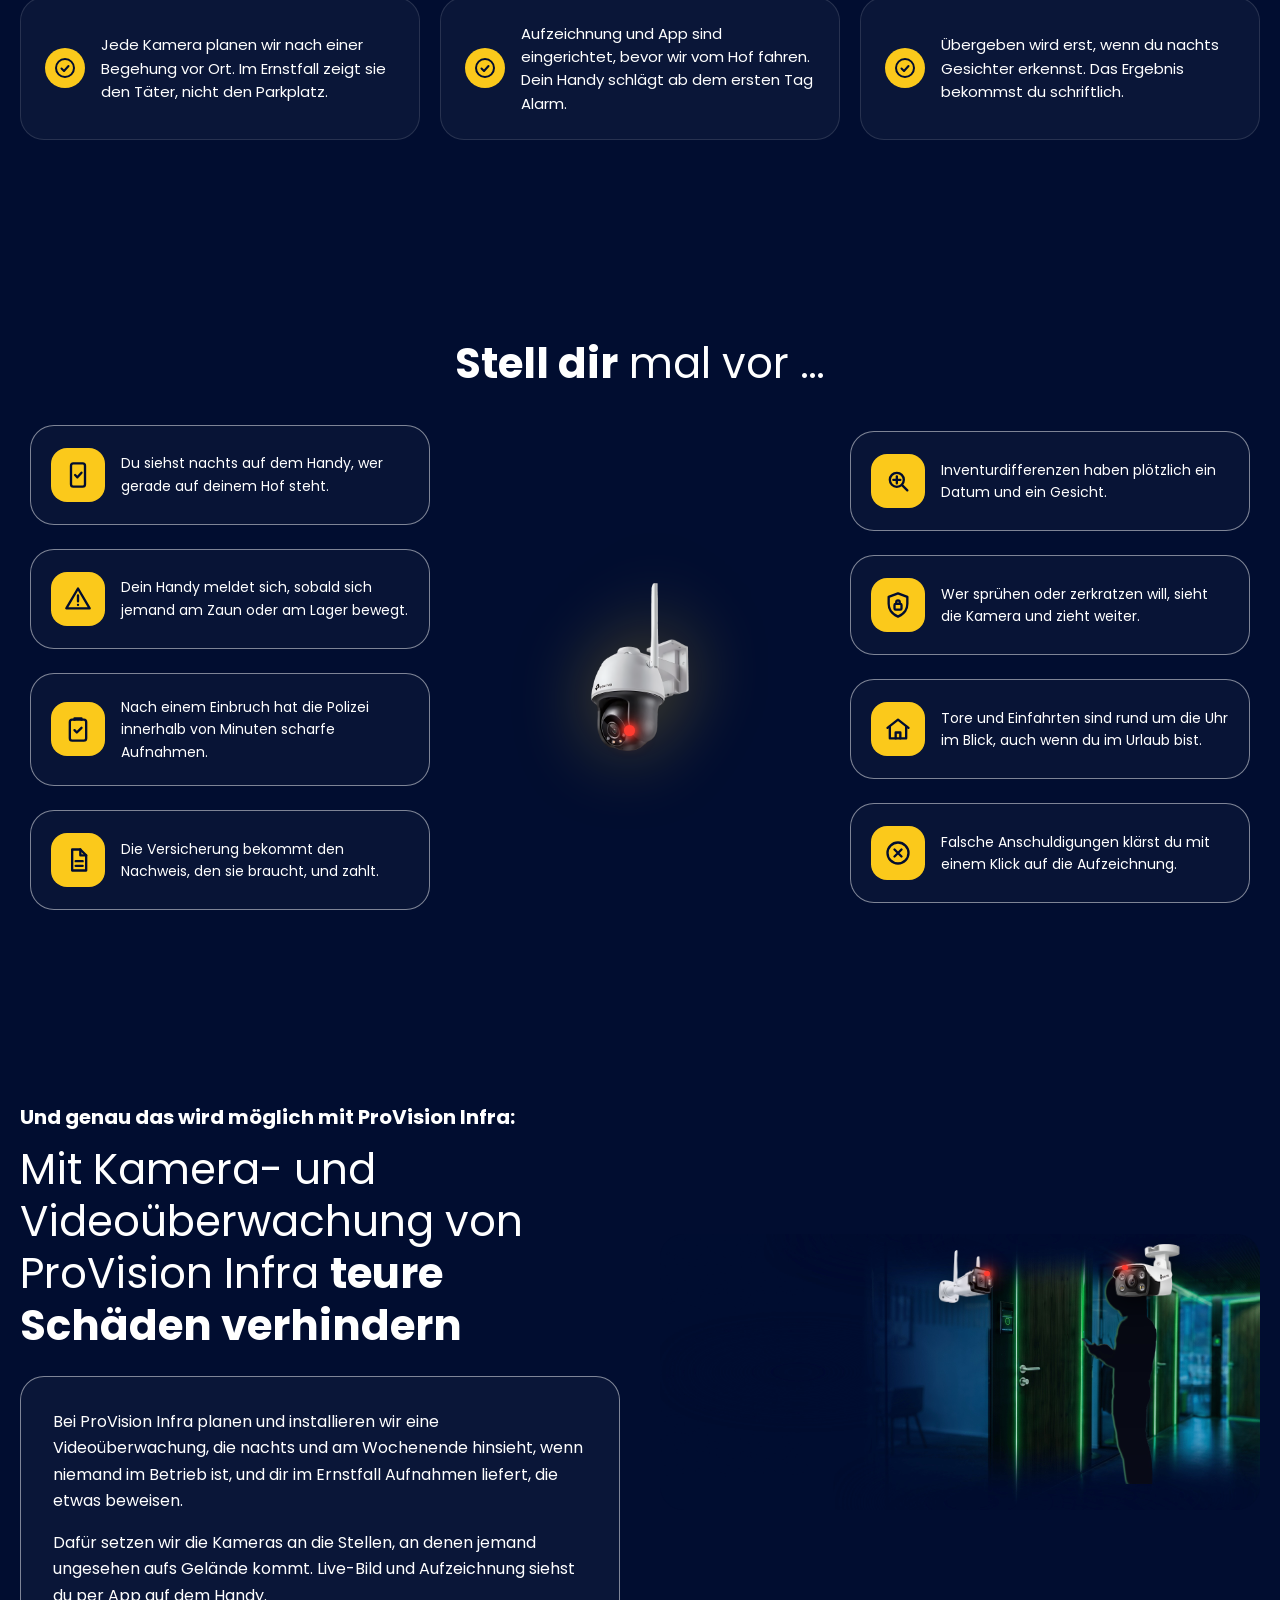
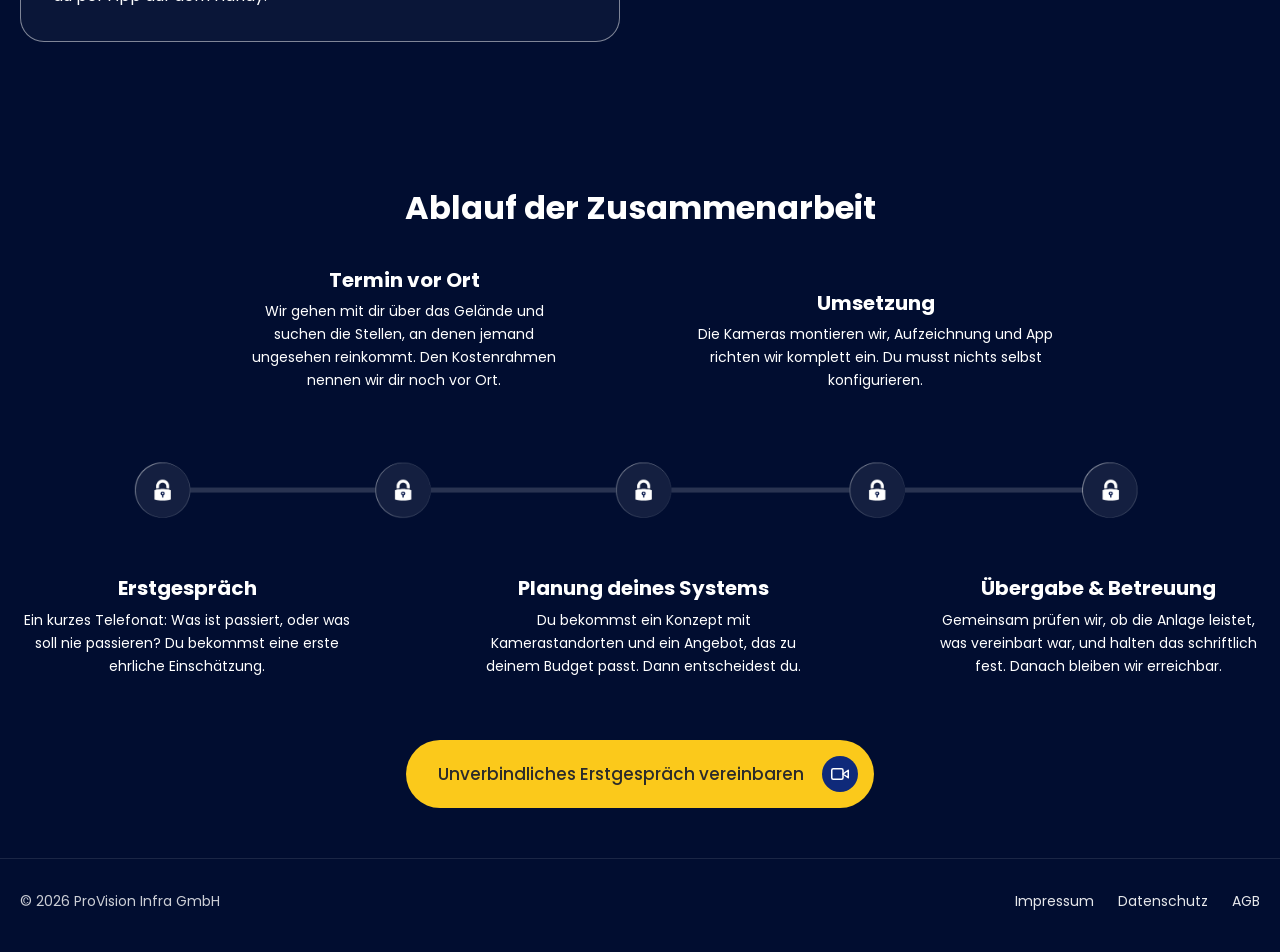
==== commit af97df66: "Seitenaufbau nach dem Vorbild der Startseite: drei Punkte, Pain-Karten, So arbeiten wir, Stell dir m" ====
--- a/index.html
+++ b/index.html
@@ -3,15 +3,15 @@
 <head>
   <meta charset="UTF-8">
   <meta name="viewport" content="width=device-width, initial-scale=1">
-  <title>Kamera- &amp; Videoüberwachung – ProVision Infra</title>
-  <meta name="description" content="ProVision Infra plant &amp; installiert deine Kamera- und Videoüberwachung – damit dein Gebäude rund um die Uhr geschützt ist.">
+  <title>Kamera- &amp; Videoüberwachung | ProVision Infra</title>
+  <meta name="description" content="ProVision Infra plant und installiert deine Kamera- und Videoüberwachung. Dein Unternehmen ist rund um die Uhr im Blick, per App von überall.">
   <meta name="theme-color" content="#010d30">
   <!-- Canonical-URL nach Veröffentlichung eintragen, z. B. https://www.provision-infra.de/kamerasysteme/ -->
   <meta property="og:locale" content="de_DE">
   <meta property="og:type" content="website">
   <meta property="og:site_name" content="ProVision Infra">
-  <meta property="og:title" content="Kamera- &amp; Videoüberwachung – ProVision Infra">
-  <meta property="og:description" content="ProVision Infra plant &amp; installiert deine Kamera- und Videoüberwachung – damit dein Gebäude rund um die Uhr geschützt ist.">
+  <meta property="og:title" content="Kamera- &amp; Videoüberwachung | ProVision Infra">
+  <meta property="og:description" content="ProVision Infra plant und installiert deine Kamera- und Videoüberwachung. Dein Unternehmen ist rund um die Uhr im Blick, per App von überall.">
   <!-- og:image muss eine absolute URL sein: nach Veröffentlichung auf das hochgeladene Standbild zeigen lassen -->
   <meta property="og:image" content="https://www.provision-infra.de/wp-content/uploads/hero-poster.jpg">
   <meta name="twitter:card" content="summary_large_image">
@@ -28,12 +28,12 @@
 
   <header class="site-header">
     <div class="site-header__inner">
-      <a class="site-header__logo" href="https://www.provision-infra.de/" aria-label="ProVision Infra GmbH – Startseite">
+      <a class="site-header__logo" href="https://www.provision-infra.de/" aria-label="ProVision Infra GmbH, zur Startseite">
         <img src="assets/img/logo.png" width="258" height="60" alt="ProVision Infra GmbH">
       </a>
       <nav class="site-nav" aria-label="Hauptnavigation">
         <ul>
-          <li><a href="#vorteile">Mit Videoüberwachung Schäden vermeiden</a></li>
+          <li><a href="#vorteile">Mit Kameras Schäden vermeiden</a></li>
           <li><a href="#arbeiten">So arbeiten wir zusammen</a></li>
           <li><a href="#ueber">Über uns</a></li>
           <li><a href="#faq">FAQ</a></li>
@@ -45,7 +45,7 @@
     </div>
     <nav id="mobile-nav" class="mobile-nav" aria-label="Mobile Navigation" hidden>
       <ul>
-        <li><a href="#vorteile">Mit Videoüberwachung Schäden vermeiden</a></li>
+        <li><a href="#vorteile">Mit Kameras Schäden vermeiden</a></li>
         <li><a href="#arbeiten">So arbeiten wir zusammen</a></li>
         <li><a href="#ueber">Über uns</a></li>
         <li><a href="#faq">FAQ</a></li>
@@ -155,17 +155,17 @@
 
     <div class="hero__content">
       <h1 class="hero__title">
-        <strong>Wir schützen dein Gebäude</strong> mit Kamera- &amp; Videoüberwachung
+        <strong>Wir schützen dein Unternehmen</strong> mit Kamera- &amp; Videoüberwachung
       </h1>
 
       <p class="hero__text">
-        Ein Einbruch, Vandalismus oder Diebstahl &amp; deinem Unternehmen drohen schnell zehntausende Euro an Schaden.
+        Ein einziger Einbruch kostet dich schnell zehntausende Euro. Und oft bleibt es nicht bei einem.
         <br><br>
-        ProVision Infra plant &amp; installiert deine Kamera- und Videoüberwachung, mit der du dein Gebäude rund um die Uhr im Blick hast – per App, jederzeit und von überall.
+        ProVision Infra plant und installiert deine Kamera- und Videoüberwachung. Du siehst jederzeit per App, was auf deinem Gelände passiert, und hast im Ernstfall Aufnahmen, die etwas beweisen.
       </p>
 
       <div class="hero__cta">
-        <a class="button" href="https://www.provision-infra.de/kontakt">
+        <a class="button" href="https://www.provision-infra.de/kontakt-kamerasysteme/">
           <span>Unverbindliches Erstgespräch vereinbaren</span>
           <span class="button__icon" aria-hidden="true">
             <svg viewBox="0 0 24 24" width="18" height="18" fill="none" stroke="currentColor" stroke-width="2" stroke-linecap="round" stroke-linejoin="round"><path d="M23 7l-7 5 7 5V7z"/><rect x="1" y="5" width="15" height="14" rx="2"/></svg>
@@ -192,104 +192,143 @@
     </div>
   </section>
 
-  <!-- KERNBOTSCHAFT -->
-  <section id="vorteile" class="section section--claim">
-    <div class="container">
-      <p class="eyebrow">Unser Anspruch</p>
-      <h2 class="claim__title">
-        <strong>Eine Kamera montieren kann jeder.</strong> Dass sie im Ernstfall das Richtige zeigt, ist unsere Arbeit.
-      </h2>
-      <p class="claim__text">
-        Der Einbruch passiert nachts um drei. Morgens siehst du eine Aufnahme, auf der niemand zu erkennen ist. Die Versicherung fragt trotzdem nach Belegen. Genau diesen Moment planen wir von Anfang an mit.
-      </p>
-    </div>
-  </section>
-
-  <!-- FÜNF UNTERSCHIEDE -->
-  <section id="unterschiede" class="section section--diff">
-    <div class="container">
-      <h2 class="section__title">Fünf Unterschiede, <strong>die du im Ernstfall spürst</strong></h2>
-      <p class="section__intro">
-        „Alles aus einer Hand“ steht auf jeder Website. Ob es stimmt, merkst du erst, wenn etwas passiert.
-      </p>
-
+  <!-- LOGO-RAHMEN + DREI PUNKTE (wie der Startseiten-Abschnitt unter dem Hero) -->
+  <section id="vorteile" class="section section--points">
+    <div class="container points">
+      <a class="points__frame" href="https://www.provision-infra.de/" aria-label="Zur Startseite von ProVision Infra">
+        <img src="assets/img/logo.png" width="258" height="60" alt="ProVision Infra GmbH">
+      </a>
+      <ul class="points__list">
+        <li><span class="points__icon" aria-hidden="true"><svg viewBox="0 0 24 24" fill="none" stroke="currentColor" stroke-width="2" stroke-linecap="round" stroke-linejoin="round"><rect x="4" y="11" width="16" height="10" rx="2"/><path d="M8 11V7a4 4 0 0 1 7.5-2"/></svg></span><p>Solange nichts passiert, denkt kaum jemand an Kameras.</p></li>
+        <li><span class="points__icon" aria-hidden="true"><svg viewBox="0 0 24 24" fill="none" stroke="currentColor" stroke-width="2" stroke-linecap="round" stroke-linejoin="round"><path d="M12 3 2 20h20L12 3z"/><path d="M12 9v5M12 17h.01"/></svg></span><p>Erst nach dem Einbruch wird klar, was fehlt. Ohne verwertbare Aufnahmen hat die Polizei nichts in der Hand, und die Versicherung verlangt Belege, die du nicht liefern kannst. Der Schaden bleibt an dir hängen.</p></li>
+        <li><span class="points__icon points__icon--solid" aria-hidden="true"><svg viewBox="0 0 24 24" fill="none" stroke="currentColor" stroke-width="2" stroke-linecap="round" stroke-linejoin="round"><rect x="6" y="2" width="12" height="20" rx="2"/><path d="M9.5 12l2 2 3.5-4"/></svg></span><p>Mit einer Videoüberwachung von ProVision Infra siehst du jederzeit per App, was auf deinem Gelände passiert. Dein Handy meldet sich bei Bewegung, und im Ernstfall hast du Aufnahmen, mit denen Polizei und Versicherung arbeiten können.</p></li>
+      </ul>
+    </div>
+  </section>
+
+  <!-- WAS OHNE KAMERAS PASSIERT (Pain-Karten, links der mitlaufende Text) -->
+  <section id="folgen" class="section section--diff">
+    <div class="container diff__layout">
+      <div class="diff__lead">
+        <h2 class="section__title">Was ohne Kameras <strong>auf deinem Gelände passiert?</strong></h2>
+        <p class="section__intro section__intro--big">Bei dir war noch nie etwas? Dann lies, wie es abläuft, wenn …</p>
+      </div>
+      <div>
       <ol class="diff">
         <li class="diff__item">
-          <div class="diff__icon" aria-hidden="true">
-            <svg viewBox="0 0 24 24" fill="none" stroke="currentColor" stroke-width="2" stroke-linecap="round" stroke-linejoin="round"><path d="M12 2l8 3v6c0 5-3.5 9-8 11-4.5-2-8-6-8-11V5z"/><path d="M9 12l2 2 4-4"/></svg>
-          </div>
+          <div class="diff__icon diff__icon--x" aria-hidden="true"><svg viewBox="0 0 24 24" fill="none" stroke="currentColor" stroke-width="2" stroke-linecap="round" stroke-linejoin="round"><circle cx="12" cy="12" r="9"/><path d="M9 9l6 6M15 9l-6 6"/></svg></div>
           <div class="diff__body">
-            <span class="diff__num">01</span>
-            <h3>Sicherheitsanalyse statt Kameraverkauf</h3>
-            <p>Wer dir ohne Begehung ein Angebot schickt, verkauft Technik. Wir gehen erst mit dir über das Gelände und suchen die Stellen, an denen jemand ungesehen reinkommt. Oft brauchst du weniger Kameras, als du denkst.</p>
-            <blockquote>„Wir verkaufen dir keine Kameras auf Vorrat.“</blockquote>
-          </div>
-        </li>
-
+            <h3>… nachts jemand über den Zaun steigt,</h3>
+            <p>bemerkt das niemand. Der Täter hat Stunden Zeit, bis morgens der Erste aufschließt.</p>
+            <blockquote>Werkzeug und Ware sind dann längst weg, und der Betrieb steht am nächsten Morgen still. Ein fünfstelliger Schaden ist schnell erreicht.</blockquote>
+          </div>
+        </li>
         <li class="diff__item">
-          <div class="diff__icon" aria-hidden="true">
-            <svg viewBox="0 0 24 24" fill="none" stroke="currentColor" stroke-width="2" stroke-linecap="round" stroke-linejoin="round"><path d="M12 3l9 5-9 5-9-5z"/><path d="M3 13l9 5 9-5"/><path d="M3 17l9 5 9-5"/></svg>
-          </div>
+          <div class="diff__icon diff__icon--x" aria-hidden="true"><svg viewBox="0 0 24 24" fill="none" stroke="currentColor" stroke-width="2" stroke-linecap="round" stroke-linejoin="round"><circle cx="12" cy="12" r="9"/><path d="M9 9l6 6M15 9l-6 6"/></svg></div>
           <div class="diff__body">
-            <span class="diff__num">02</span>
-            <h3>Sicherheitskonzept statt isolierter Technik</h3>
-            <p>Eine Kamera filmt den Einbruch. Verhindern kann sie ihn nicht. Erst wenn Schließanlage und Alarm mitspielen, bekommt der Täter ein Problem. Deshalb planen wir alles zusammen.</p>
-            <blockquote>„Vom ersten Zutrittsversuch bis zur verwertbaren Aufnahme.“</blockquote>
-          </div>
-        </li>
-
+            <h3>… die Polizei nach Aufnahmen fragt,</h3>
+            <p>hast du nichts in der Hand. Ohne Bilder gibt es keine Täterbeschreibung, und das Verfahren wird eingestellt.</p>
+            <blockquote>Wer einmal unbemerkt reinkam, kennt jetzt den Weg und kommt wieder.</blockquote>
+          </div>
+        </li>
         <li class="diff__item">
-          <div class="diff__icon" aria-hidden="true">
-            <svg viewBox="0 0 24 24" fill="none" stroke="currentColor" stroke-width="2" stroke-linecap="round" stroke-linejoin="round"><rect x="6" y="2" width="12" height="20" rx="2"/><path d="M11 18h2"/></svg>
-          </div>
+          <div class="diff__icon diff__icon--x" aria-hidden="true"><svg viewBox="0 0 24 24" fill="none" stroke="currentColor" stroke-width="2" stroke-linecap="round" stroke-linejoin="round"><circle cx="12" cy="12" r="9"/><path d="M9 9l6 6M15 9l-6 6"/></svg></div>
           <div class="diff__body">
-            <span class="diff__num">03</span>
-            <h3>Fertig eingerichtet statt nur montiert</h3>
-            <p>Viele Anlagen hängen an der Wand und melden nichts, weil nie jemand die App eingerichtet hat. Bei uns verlässt niemand das Gebäude, bevor dein Handy Alarm schlägt und du das System selbst bedienen kannst.</p>
-            <blockquote>„Wir gehen erst, wenn du dein System selbst bedienen kannst.“</blockquote>
-          </div>
-        </li>
-
+            <h3>… Ware aus dem Lager verschwindet,</h3>
+            <p>weißt du nicht, ob es ein Einbruch war oder jemand aus dem eigenen Haus. Der Verdacht trifft alle, auch die Falschen.</p>
+            <blockquote>Inventurdifferenzen laufen so über Jahre, Monat für Monat, ohne dass du den Grund je erfährst.</blockquote>
+          </div>
+        </li>
         <li class="diff__item">
-          <div class="diff__icon" aria-hidden="true">
-            <svg viewBox="0 0 24 24" fill="none" stroke="currentColor" stroke-width="2" stroke-linecap="round" stroke-linejoin="round"><path d="M14.7 6.3a4 4 0 0 0 5 5L13 18a2.5 2.5 0 0 1-3.5-3.5l6.7-6.7z"/><path d="M14.7 6.3L17 4l3 3-2.3 2.3"/><path d="M4 20l2-2"/></svg>
-          </div>
+          <div class="diff__icon diff__icon--x" aria-hidden="true"><svg viewBox="0 0 24 24" fill="none" stroke="currentColor" stroke-width="2" stroke-linecap="round" stroke-linejoin="round"><circle cx="12" cy="12" r="9"/><path d="M9 9l6 6M15 9l-6 6"/></svg></div>
           <div class="diff__body">
-            <span class="diff__num">04</span>
-            <h3>Langfristige Betreuung statt einmaliger Installation</h3>
-            <p>Festplatten laufen voll, und irgendwann wächst eine Hecke ins Bild. Fällt das erst nach dem Einbruch auf, ist es zu spät. Wir prüfen deine Anlage regelmäßig, auf Wunsch per Wartungsvertrag.</p>
-            <blockquote>„Wir sind auch Jahre später noch für dich da.“</blockquote>
-          </div>
-        </li>
-
+            <h3>… jemand nachts Fahrzeuge zerkratzt oder die Fassade besprüht,</h3>
+            <p>wiederholt sich das. Ohne Kamera gibt es keine Abschreckung und keinen Verursacher.</p>
+            <blockquote>Jede Reparatur zahlst du selbst. Und beim nächsten Mal wieder.</blockquote>
+          </div>
+        </li>
         <li class="diff__item">
-          <div class="diff__icon" aria-hidden="true">
-            <svg viewBox="0 0 24 24" fill="none" stroke="currentColor" stroke-width="2" stroke-linecap="round" stroke-linejoin="round"><rect x="5" y="4" width="14" height="18" rx="2"/><path d="M9 4V3h6v1"/><path d="M9 13l2 2 4-4"/></svg>
-          </div>
+          <div class="diff__icon diff__icon--x" aria-hidden="true"><svg viewBox="0 0 24 24" fill="none" stroke="currentColor" stroke-width="2" stroke-linecap="round" stroke-linejoin="round"><circle cx="12" cy="12" r="9"/><path d="M9 9l6 6M15 9l-6 6"/></svg></div>
           <div class="diff__body">
-            <span class="diff__num">05</span>
-            <h3>Nachweisbare Übergabe statt bloßem Funktionstest</h3>
-            <p>„Läuft“ reicht nicht. Bei der Übergabe prüfen wir mit dir, ob Gesichter auch nachts erkennbar sind und ob dein Handy wirklich Alarm schlägt. Das Ergebnis bekommst du schriftlich.</p>
-            <blockquote>„Wir belegen, dass die Kamera ihre Aufgabe erfüllt.“</blockquote>
+            <h3>… die Versicherung den Schaden prüft,</h3>
+            <p>will sie wissen, wann und auf welchem Weg jemand reinkam. Ohne Nachweis kürzt sie die Leistung oder lehnt ab.</p>
+            <p class="diff__tip">Selbst mit Versicherung musst du beweisen, dass es ein Einbruch war. Ohne Aufnahmen steht nur dein Wort.</p>
+            <blockquote>Den gestohlenen Bestand und die aufgebrochene Tür zahlst du dann aus eigener Tasche.</blockquote>
           </div>
         </li>
       </ol>
-
       <div class="section__cta">
-        <a class="button" href="https://www.provision-infra.de/kontakt">
+        <a class="button" href="https://www.provision-infra.de/kontakt-kamerasysteme/">
           <span>Unverbindliches Erstgespräch vereinbaren</span>
           <span class="button__icon" aria-hidden="true">
             <svg viewBox="0 0 24 24" width="18" height="18" fill="none" stroke="currentColor" stroke-width="2" stroke-linecap="round" stroke-linejoin="round"><path d="M23 7l-7 5 7 5V7z"/><rect x="1" y="5" width="15" height="14" rx="2"/></svg>
           </span>
         </a>
       </div>
+      </div>
+    </div>
+  </section>
+
+  <!-- SO ARBEITEN WIR (schwebende Kästen) -->
+  <section id="arbeitsweise" class="section section--work">
+    <div class="container">
+      <h2 class="work__title">So arbeiten wir</h2>
+      <ul class="work">
+        <li><span class="work__check" aria-hidden="true"><svg viewBox="0 0 24 24" fill="none" stroke="currentColor" stroke-width="2" stroke-linecap="round" stroke-linejoin="round"><circle cx="12" cy="12" r="9"/><path d="M8.5 12.5l2.5 2.5 4.5-5"/></svg></span><p>Jede Kamera planen wir nach einer Begehung vor Ort. Im Ernstfall zeigt sie den Täter, nicht den Parkplatz.</p></li>
+        <li><span class="work__check" aria-hidden="true"><svg viewBox="0 0 24 24" fill="none" stroke="currentColor" stroke-width="2" stroke-linecap="round" stroke-linejoin="round"><circle cx="12" cy="12" r="9"/><path d="M8.5 12.5l2.5 2.5 4.5-5"/></svg></span><p>Aufzeichnung und App sind eingerichtet, bevor wir vom Hof fahren. Dein Handy schlägt ab dem ersten Tag Alarm.</p></li>
+        <li><span class="work__check" aria-hidden="true"><svg viewBox="0 0 24 24" fill="none" stroke="currentColor" stroke-width="2" stroke-linecap="round" stroke-linejoin="round"><circle cx="12" cy="12" r="9"/><path d="M8.5 12.5l2.5 2.5 4.5-5"/></svg></span><p>Übergeben wird erst, wenn du nachts Gesichter erkennst. Das Ergebnis bekommst du schriftlich.</p></li>
+      </ul>
+    </div>
+  </section>
+
+  <!-- STELL DIR MAL VOR (acht Kästen um die schwenkende Kamera) -->
+  <section id="vorstellung" class="section section--imagine">
+    <div class="container">
+      <h2 class="imagine__title"><strong>Stell dir</strong> mal vor …</h2>
+      <div class="imagine">
+        <ul class="imagine__col">
+          <li class="imagine__box" data-n="1"><span class="imagine__icon" aria-hidden="true"><svg viewBox="0 0 24 24" fill="none" stroke="currentColor" stroke-width="2" stroke-linecap="round" stroke-linejoin="round"><rect x="6" y="2" width="12" height="20" rx="2"/><path d="M9.5 12l2 2 3.5-4"/></svg></span><p>Du siehst nachts auf dem Handy, wer gerade auf deinem Hof steht.</p></li>
+          <li class="imagine__box" data-n="2"><span class="imagine__icon" aria-hidden="true"><svg viewBox="0 0 24 24" fill="none" stroke="currentColor" stroke-width="2" stroke-linecap="round" stroke-linejoin="round"><path d="M12 3 2 20h20L12 3z"/><path d="M12 9v5M12 17h.01"/></svg></span><p>Dein Handy meldet sich, sobald sich jemand am Zaun oder am Lager bewegt.</p></li>
+          <li class="imagine__box" data-n="3"><span class="imagine__icon" aria-hidden="true"><svg viewBox="0 0 24 24" fill="none" stroke="currentColor" stroke-width="2" stroke-linecap="round" stroke-linejoin="round"><rect x="5" y="4" width="14" height="18" rx="2"/><path d="M9 4V3h6v1M9 13l2 2 4-4"/></svg></span><p>Nach einem Einbruch hat die Polizei innerhalb von Minuten scharfe Aufnahmen.</p></li>
+          <li class="imagine__box" data-n="4"><span class="imagine__icon" aria-hidden="true"><svg viewBox="0 0 24 24" fill="none" stroke="currentColor" stroke-width="2" stroke-linecap="round" stroke-linejoin="round"><path d="M7 3h7l5 5v13H7z"/><path d="M14 3v5h5M10 13h6M10 17h6"/></svg></span><p>Die Versicherung bekommt den Nachweis, den sie braucht, und zahlt.</p></li>
+        </ul>
+        <div class="imagine__cam" aria-hidden="true">
+          <img src="assets/img/produkte/kamera-3.png" width="400" height="300" alt="" loading="lazy">
+          <span class="led"></span>
+        </div>
+        <ul class="imagine__col">
+          <li class="imagine__box" data-n="5"><span class="imagine__icon" aria-hidden="true"><svg viewBox="0 0 24 24" fill="none" stroke="currentColor" stroke-width="2" stroke-linecap="round" stroke-linejoin="round"><circle cx="11" cy="11" r="6"/><path d="M20 20l-4.5-4.5M11 8v6M8 11h6"/></svg></span><p>Inventurdifferenzen haben plötzlich ein Datum und ein Gesicht.</p></li>
+          <li class="imagine__box" data-n="6"><span class="imagine__icon" aria-hidden="true"><svg viewBox="0 0 24 24" fill="none" stroke="currentColor" stroke-width="2" stroke-linecap="round" stroke-linejoin="round"><path d="M12 2l8 3v6c0 5-3.5 9-8 11-4.5-2-8-6-8-11V5z"/><rect x="9" y="11" width="6" height="5" rx="1"/><path d="M10.5 11V9.5a1.5 1.5 0 0 1 3 0V11"/></svg></span><p>Wer sprühen oder zerkratzen will, sieht die Kamera und zieht weiter.</p></li>
+          <li class="imagine__box" data-n="7"><span class="imagine__icon" aria-hidden="true"><svg viewBox="0 0 24 24" fill="none" stroke="currentColor" stroke-width="2" stroke-linecap="round" stroke-linejoin="round"><path d="M3 11l9-7 9 7"/><path d="M5 10v10h14V10"/><path d="M10 20v-5h4v5"/></svg></span><p>Tore und Einfahrten sind rund um die Uhr im Blick, auch wenn du im Urlaub bist.</p></li>
+          <li class="imagine__box" data-n="8"><span class="imagine__icon" aria-hidden="true"><svg viewBox="0 0 24 24" fill="none" stroke="currentColor" stroke-width="2" stroke-linecap="round" stroke-linejoin="round"><circle cx="12" cy="12" r="9"/><path d="M9 9l6 6M15 9l-6 6"/></svg></span><p>Falsche Anschuldigungen klärst du mit einem Klick auf die Aufzeichnung.</p></li>
+        </ul>
+      </div>
+    </div>
+  </section>
+
+  <!-- UND GENAU DAS WIRD MÖGLICH (Szene mit Einbrecher-Silhouette und zwei Kameras) -->
+  <section id="moeglich" class="section section--possible">
+    <div class="container possible">
+      <div class="possible__text">
+        <p class="possible__eyebrow">Und genau das wird möglich mit ProVision Infra:</p>
+        <h2 class="possible__title">Mit Kamera- und Videoüberwachung von ProVision Infra <strong>teure Schäden verhindern</strong></h2>
+        <div class="possible__box">
+          <p>Bei ProVision Infra planen und installieren wir eine Videoüberwachung, die nachts und am Wochenende hinsieht, wenn niemand im Betrieb ist, und dir im Ernstfall Aufnahmen liefert, die etwas beweisen.</p>
+          <p>Dafür setzen wir die Kameras an die Stellen, an denen jemand ungesehen aufs Gelände kommt. Live-Bild und Aufzeichnung siehst du per App auf dem Handy.</p>
+        </div>
+      </div>
+      <div class="possible__scene" aria-hidden="true">
+        <img class="possible__bg" src="assets/img/szene-einbrecher.jpg" width="1200" height="552" alt="" loading="lazy">
+        <div class="possible__cam possible__cam--a"><img src="assets/img/produkte/kamera-1.png" alt="" loading="lazy"><span class="led"></span></div>
+        <div class="possible__cam possible__cam--b"><img src="assets/img/produkte/kamera-4.png" alt="" loading="lazy"><span class="led"></span></div>
+      </div>
     </div>
   </section>
 
   <!--
     ABLAUF DER ZUSAMMENARBEIT (Original von der Startseite)
     Desktop: Lottie-Timeline (assets/js/ablauf-timeline.js), an den Scroll gebunden wie auf der Liveseite
-             (Elementor "bind_to_scroll", Viewport 0–100 %). Bibliothek und Daten werden erst geladen,
+             (Elementor "bind_to_scroll", Viewport 0 bis 100 %). Bibliothek und Daten werden erst geladen,
              wenn die Sektion in die Nähe des Bildschirms kommt. Texte im Zickzack, Einblendung fadeInDown / fadeInUp.
     Mobil:   vertikale Timeline mit Häkchen, Linie füllt sich beim Scrollen gelb.
   -->
@@ -302,11 +341,11 @@
         <div class="ablauf__row ablauf__row--top">
           <div class="ablauf__step ablauf__step--c2 reveal reveal--down">
             <h3>Termin vor Ort</h3>
-            <p>Wir gehen mit dir über das Gelände und schauen, wo jemand ungesehen reinkommt. Noch vor Ort nennen wir dir den Kostenrahmen.</p>
+            <p>Wir gehen mit dir über das Gelände und suchen die Stellen, an denen jemand ungesehen reinkommt. Den Kostenrahmen nennen wir dir noch vor Ort.</p>
           </div>
           <div class="ablauf__step ablauf__step--c4 reveal reveal--down">
             <h3>Umsetzung</h3>
-            <p>Wir montieren die Kameras und richten Aufzeichnung und App komplett ein. Du musst nichts selbst konfigurieren.</p>
+            <p>Die Kameras montieren wir, Aufzeichnung und App richten wir komplett ein. Du musst nichts selbst konfigurieren.</p>
           </div>
         </div>
 
@@ -315,15 +354,15 @@
         <div class="ablauf__row ablauf__row--bottom">
           <div class="ablauf__step ablauf__step--c1 reveal reveal--up">
             <h3>Erstgespräch</h3>
-            <p>Ein kurzes Telefonat: Was ist passiert, oder was soll nie passieren? Welche Bereiche machen dir Sorgen? Du bekommst eine erste ehrliche Einschätzung.</p>
+            <p>Ein kurzes Telefonat: Was ist passiert, oder was soll nie passieren? Du bekommst eine erste ehrliche Einschätzung.</p>
           </div>
           <div class="ablauf__step ablauf__step--c3 reveal reveal--up">
             <h3>Planung deines Systems</h3>
-            <p>Du bekommst ein Konzept mit Kamerastandorten und Angebot, passend zu deinem Budget. Änderungswünsche bauen wir direkt ein. Dann entscheidest du.</p>
+            <p>Du bekommst ein Konzept mit Kamerastandorten und ein Angebot, das zu deinem Budget passt. Dann entscheidest du.</p>
           </div>
           <div class="ablauf__step ablauf__step--c5 reveal reveal--up">
             <h3>Übergabe &amp; Betreuung</h3>
-            <p>Wir prüfen gemeinsam, ob die Anlage leistet, was vereinbart war, und halten das schriftlich fest. Danach bleiben wir erreichbar.</p>
+            <p>Gemeinsam prüfen wir, ob die Anlage leistet, was vereinbart war, und halten das schriftlich fest. Danach bleiben wir erreichbar.</p>
           </div>
         </div>
       </div>
@@ -334,42 +373,41 @@
           <span class="timeline__dot" aria-hidden="true"><svg viewBox="0 0 512 512"><path d="M173.898 439.404l-166.4-166.4c-9.997-9.997-9.997-26.206 0-36.204l36.203-36.204c9.997-9.998 26.207-9.998 36.204 0L192 312.69 432.095 72.596c9.997-9.997 26.207-9.997 36.204 0l36.203 36.204c9.997 9.997 9.997 26.206 0 36.204l-294.4 294.401c-9.998 9.997-26.207 9.997-36.204-.001z"/></svg></span>
           <div class="timeline__content">
             <h3>Erstgespräch</h3>
-            <p>Ein kurzes Telefonat: Was ist passiert, oder was soll nie passieren? Welche Bereiche machen dir Sorgen? Du bekommst eine erste ehrliche Einschätzung.</p>
+            <p>Ein kurzes Telefonat: Was ist passiert, oder was soll nie passieren? Du bekommst eine erste ehrliche Einschätzung.</p>
           </div>
         </li>
         <li class="timeline__item">
           <span class="timeline__dot" aria-hidden="true"><svg viewBox="0 0 512 512"><path d="M173.898 439.404l-166.4-166.4c-9.997-9.997-9.997-26.206 0-36.204l36.203-36.204c9.997-9.998 26.207-9.998 36.204 0L192 312.69 432.095 72.596c9.997-9.997 26.207-9.997 36.204 0l36.203 36.204c9.997 9.997 9.997 26.206 0 36.204l-294.4 294.401c-9.998 9.997-26.207 9.997-36.204-.001z"/></svg></span>
           <div class="timeline__content">
             <h3>Termin vor Ort</h3>
-            <p>Wir gehen mit dir über das Gelände und schauen, wo jemand ungesehen reinkommt. Noch vor Ort nennen wir dir den Kostenrahmen.</p>
+            <p>Wir gehen mit dir über das Gelände und suchen die Stellen, an denen jemand ungesehen reinkommt. Den Kostenrahmen nennen wir dir noch vor Ort.</p>
           </div>
         </li>
         <li class="timeline__item">
           <span class="timeline__dot" aria-hidden="true"><svg viewBox="0 0 512 512"><path d="M173.898 439.404l-166.4-166.4c-9.997-9.997-9.997-26.206 0-36.204l36.203-36.204c9.997-9.998 26.207-9.998 36.204 0L192 312.69 432.095 72.596c9.997-9.997 26.207-9.997 36.204 0l36.203 36.204c9.997 9.997 9.997 26.206 0 36.204l-294.4 294.401c-9.998 9.997-26.207 9.997-36.204-.001z"/></svg></span>
           <div class="timeline__content">
             <h3>Planung deines Systems</h3>
-            <p>Du bekommst ein Konzept mit Kamerastandorten und Angebot, passend zu deinem Budget. Änderungswünsche bauen wir direkt ein. Dann entscheidest du.</p>
+            <p>Du bekommst ein Konzept mit Kamerastandorten und ein Angebot, das zu deinem Budget passt. Dann entscheidest du.</p>
           </div>
         </li>
         <li class="timeline__item">
           <span class="timeline__dot" aria-hidden="true"><svg viewBox="0 0 512 512"><path d="M173.898 439.404l-166.4-166.4c-9.997-9.997-9.997-26.206 0-36.204l36.203-36.204c9.997-9.998 26.207-9.998 36.204 0L192 312.69 432.095 72.596c9.997-9.997 26.207-9.997 36.204 0l36.203 36.204c9.997 9.997 9.997 26.206 0 36.204l-294.4 294.401c-9.998 9.997-26.207 9.997-36.204-.001z"/></svg></span>
           <div class="timeline__content">
             <h3>Umsetzung</h3>
-            <p>Wir montieren die Kameras und richten Aufzeichnung und App komplett ein. Du musst nichts selbst konfigurieren.</p>
+            <p>Die Kameras montieren wir, Aufzeichnung und App richten wir komplett ein. Du musst nichts selbst konfigurieren.</p>
           </div>
         </li>
         <li class="timeline__item">
           <span class="timeline__dot" aria-hidden="true"><svg viewBox="0 0 512 512"><path d="M173.898 439.404l-166.4-166.4c-9.997-9.997-9.997-26.206 0-36.204l36.203-36.204c9.997-9.998 26.207-9.998 36.204 0L192 312.69 432.095 72.596c9.997-9.997 26.207-9.997 36.204 0l36.203 36.204c9.997 9.997 9.997 26.206 0 36.204l-294.4 294.401c-9.998 9.997-26.207 9.997-36.204-.001z"/></svg></span>
           <div class="timeline__content">
             <h3>Übergabe &amp; Betreuung</h3>
-            <p>Wir prüfen gemeinsam, ob die Anlage leistet, was vereinbart war, und halten das schriftlich fest. Danach bleiben wir erreichbar.</p>
+            <p>Gemeinsam prüfen wir, ob die Anlage leistet, was vereinbart war, und halten das schriftlich fest. Danach bleiben wir erreichbar.</p>
           </div>
         </li>
       </ol>
 
       <div class="section__cta section__cta--center">
-        <p class="section__cta-lead">Der erste Schritt ist ein Telefonat. Unverbindlich, ohne Verkaufsdruck.</p>
-        <a class="button" href="https://www.provision-infra.de/kontakt">
+        <a class="button" href="https://www.provision-infra.de/kontakt-kamerasysteme/">
           <span>Unverbindliches Erstgespräch vereinbaren</span>
           <span class="button__icon" aria-hidden="true">
             <svg viewBox="0 0 24 24" width="18" height="18" fill="none" stroke="currentColor" stroke-width="2" stroke-linecap="round" stroke-linejoin="round"><path d="M23 7l-7 5 7 5V7z"/><rect x="1" y="5" width="15" height="14" rx="2"/></svg>
@@ -379,7 +417,7 @@
     </div>
   </section>
 
-  <!-- Weitere Sektionen (Über uns, FAQ) folgen -->
+  <!-- Kundenstimmen, Gründer, Technik, Standort, FAQ und Partner gibt es nur in der WordPress-Seite (Original-Bausteine der Startseite) -->
   </main>
 
   <footer class="site-footer">
--- a/assets/css/style.css
+++ b/assets/css/style.css
@@ -333,3 +333,75 @@
   .hero__title { font-size: 28px; hyphens: auto; -webkit-hyphens: auto; }
   .hero__text { font-size: 17px; }
 }
+
+/* ---------- Logo-Rahmen + drei Punkte (20.10.) ---------- */
+.section--points { padding-top: 10px; }
+.points { display: grid; grid-template-columns: minmax(0, 1fr) minmax(0, 1.1fr); gap: 48px; align-items: center; }
+.points__frame { display: flex; align-items: center; justify-content: center; min-height: 320px; padding: 40px 30px; border: 2px solid var(--yellow); border-radius: 24px; transition: transform .3s ease; }
+.points__frame:hover { transform: scale(1.03); }
+.points__frame img { width: 68%; height: auto; }
+.points__list { list-style: none; margin: 0; padding: 0; display: grid; gap: 28px; }
+.points__list li { display: grid; grid-template-columns: 54px 1fr; gap: 22px; align-items: center; }
+.points__list p { margin: 0; font-size: 16px; line-height: 1.6; }
+.points__icon { display: grid; place-items: center; width: 54px; height: 54px; border-radius: 16px; background: linear-gradient(180deg, #2a2f4f, #121a3c); color: var(--yellow); box-shadow: 0 6px 18px rgba(0, 0, 0, .4); }
+.points__icon--solid { background: var(--yellow); color: var(--navy); }
+.points__icon svg { width: 28px; height: 28px; }
+@media (max-width: 1024px) { .points { grid-template-columns: 1fr; gap: 32px; } .points__frame { min-height: 240px; } }
+
+/* ---------- Pain-Karten: Text links bleibt am Computer stehen ---------- */
+.diff__layout { display: grid; grid-template-columns: 40fr 60fr; gap: 40px; align-items: start; }
+.diff__lead { position: sticky; top: 90px; }
+.diff__lead .section__title, .diff__lead .section__intro { text-align: left; max-width: none; margin-left: 0; }
+.section__intro--big { font-size: 20px; }
+.diff__icon--x { background: linear-gradient(180deg, #2a2f4f, #121a3c); color: var(--yellow); }
+.diff__tip { display: flex; gap: 10px; align-items: flex-start; margin: 14px 0 0; padding-top: 14px; border-top: 1px solid rgba(255, 255, 255, .2); font-size: 15px; }
+.diff__tip::before { content: "💡"; }
+@media (max-width: 1024px) { .diff__layout { grid-template-columns: 1fr; } .diff__lead { position: static; } .diff__lead .section__title, .diff__lead .section__intro { text-align: center; margin-left: auto; } .section__intro--big { font-size: 18px; } }
+
+/* ---------- So arbeiten wir ---------- */
+.work__title { margin: 0 0 18px; text-align: center; font-size: 24px; font-weight: 700; }
+.work { list-style: none; margin: 0; padding: 0; display: grid; grid-template-columns: repeat(3, 1fr); gap: 20px; }
+.work li { display: flex; gap: 16px; align-items: center; padding: 24px; border-radius: 24px; background: rgba(255, 255, 255, .04); border: 1px solid rgba(255, 255, 255, .12); transition: transform .3s ease; }
+.work li:hover { transform: scale(1.03); }
+.work p { margin: 0; font-size: 15px; line-height: 1.55; }
+.work__check { flex: 0 0 40px; display: grid; place-items: center; width: 40px; height: 40px; border-radius: 50%; background: var(--yellow); color: var(--navy); }
+.work__check svg { width: 24px; height: 24px; }
+@media (max-width: 900px) { .work { grid-template-columns: 1fr; } }
+
+/* ---------- Stell dir mal vor (Kästen um die Kamera) ---------- */
+.imagine__title { margin: 0 0 30px; text-align: center; font-size: 42px; font-weight: 400; }
+.imagine__title strong { font-weight: 700; }
+.imagine { display: grid; grid-template-columns: 35fr 30fr 35fr; gap: 20px; align-items: center; }
+.imagine__col { list-style: none; margin: 0; padding: 0; display: grid; gap: 24px; justify-items: center; }
+.imagine__box { display: flex; gap: 16px; align-items: center; width: 100%; max-width: 400px; padding: 22px 20px; border: 1px solid rgba(255, 255, 255, .48); border-radius: 24px; background: rgba(255, 255, 255, .03); transition: background .35s ease, border-color .35s ease, box-shadow .35s ease; }
+.imagine__box:hover, .imagine__box.is-lit { border-color: var(--yellow); background: linear-gradient(135deg, #22398f, #0b1446); box-shadow: 0 0 24px rgba(250, 211, 126, .48); }
+.imagine__box p { margin: 0; font-size: 14px; line-height: 1.6; }
+.imagine__icon { flex: 0 0 54px; display: grid; place-items: center; width: 54px; height: 54px; border-radius: 16px; background: var(--yellow); color: var(--navy); }
+.imagine__icon svg { width: 28px; height: 28px; }
+.imagine__cam { position: relative; width: 74%; margin: 0 auto; filter: drop-shadow(0 0 40px rgba(251, 201, 27, .35)); animation: pv-schwenk 6s ease-in-out infinite alternate; transform-origin: 84% 48%; }
+.imagine__cam img { width: 100%; height: auto; }
+.led { position: absolute; width: 4%; aspect-ratio: 1; border-radius: 50%; background: #ff3b30; box-shadow: 0 0 6px 2px rgba(255, 59, 48, .9), 0 0 16px 6px rgba(255, 59, 48, .45); animation: pv-blink 1.3s steps(1, end) infinite; }
+.imagine__cam .led { left: 44%; top: 79%; }
+@keyframes pv-schwenk { from { transform: rotate(-6deg); } to { transform: rotate(6deg); } }
+@keyframes pv-blink { 0%, 88% { opacity: 1; } 12%, 100% { opacity: .08; } }
+@media (max-width: 1024px) { .imagine { grid-template-columns: 1fr; } .imagine__cam { width: 60%; max-width: 300px; } .imagine__title { font-size: 29px; } }
+
+/* ---------- Und genau das wird möglich ---------- */
+.possible { display: grid; grid-template-columns: minmax(0, 1fr) minmax(0, 1fr); gap: 40px; align-items: center; }
+.possible__eyebrow { margin: 0 0 12px; font-size: 20px; font-weight: 700; }
+.possible__title { margin: 0 0 24px; font-size: 42px; font-weight: 400; line-height: 1.24; }
+.possible__title strong { font-weight: 700; }
+.possible__box { padding: 32px; border: 1px solid rgba(255, 255, 255, .48); border-radius: 24px; background: rgba(255, 255, 255, .04); }
+.possible__box p { margin: 0 0 1em; font-size: 16px; line-height: 1.64; }
+.possible__box p:last-child { margin-bottom: 0; }
+.possible__scene { position: relative; border-radius: 24px; overflow: hidden; }
+.possible__bg { width: 100%; height: auto; }
+.possible__cam { position: absolute; width: 14%; animation: pv-schwenk 7s ease-in-out infinite alternate; }
+.possible__cam img { width: 100%; height: auto; filter: drop-shadow(0 6px 10px rgba(0, 0, 0, .55)); }
+.possible__cam--a { left: 44%; top: 4%; transform-origin: 18% 22%; }
+.possible__cam--a img { transform: scaleX(-1); }
+.possible__cam--b { left: 74%; top: 2%; transform-origin: 82% 22%; animation-delay: -3.5s; animation-duration: 8s; }
+.possible__cam .led { width: 6%; left: 72%; top: 41%; }
+.possible__cam--b .led { left: 22%; animation-delay: -.6s; }
+@media (max-width: 1024px) { .possible { grid-template-columns: 1fr; } .possible__title { font-size: 29px; } .possible__eyebrow { text-align: center; } .possible__title { text-align: center; } }
+@media (prefers-reduced-motion: reduce) { .imagine__cam, .possible__cam, .led { animation: none; } }
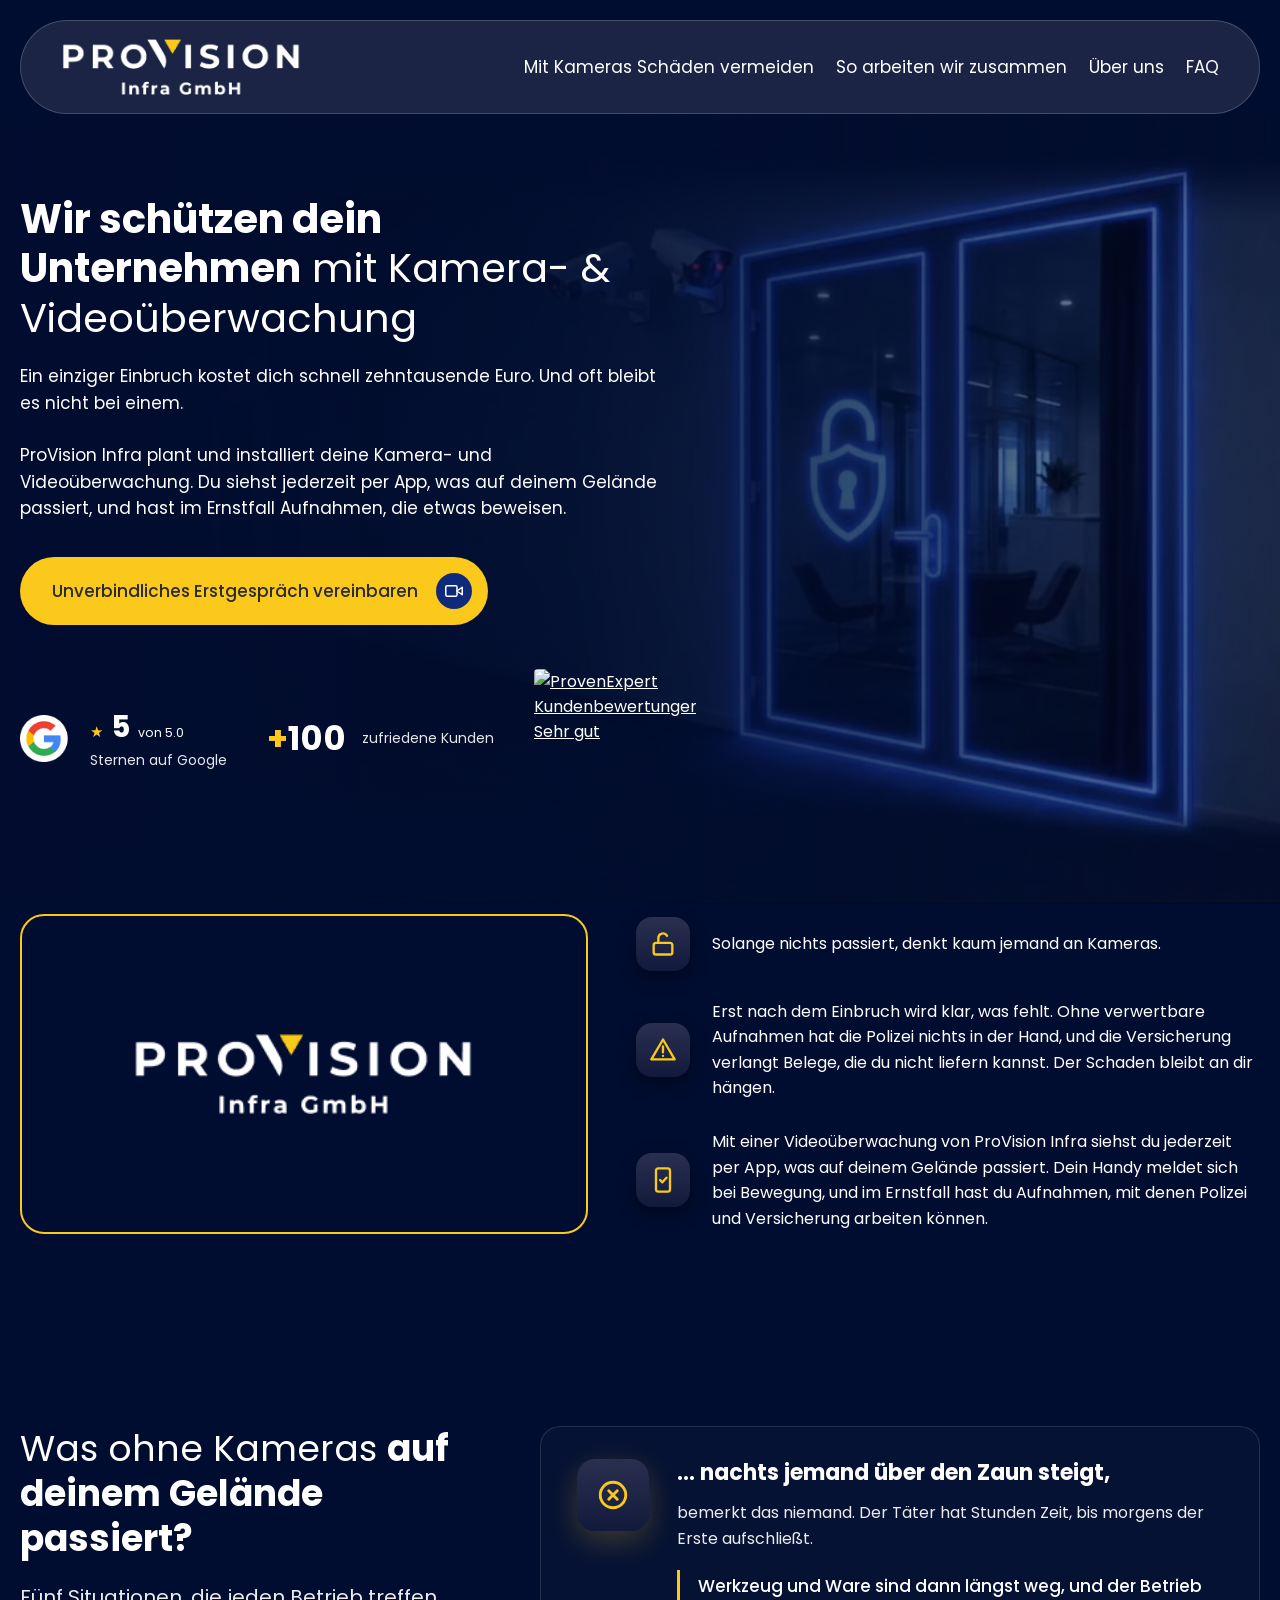
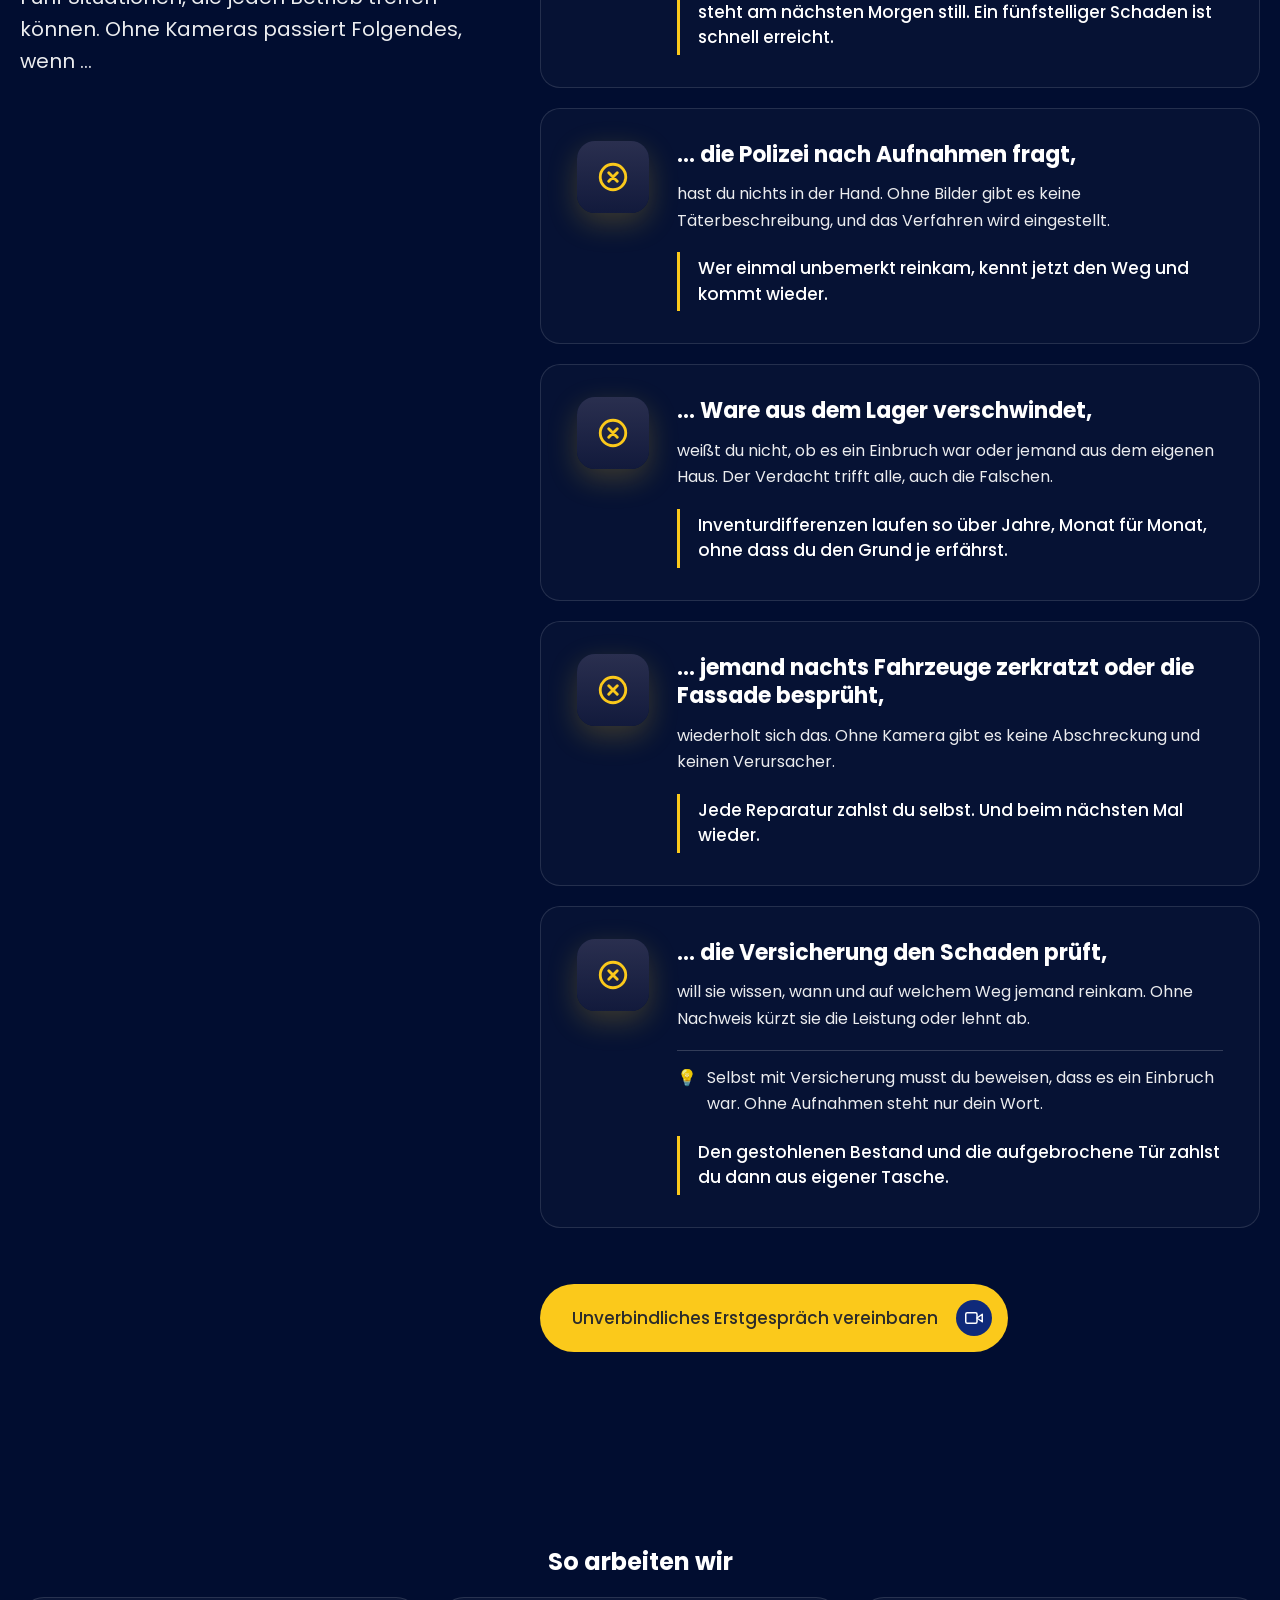
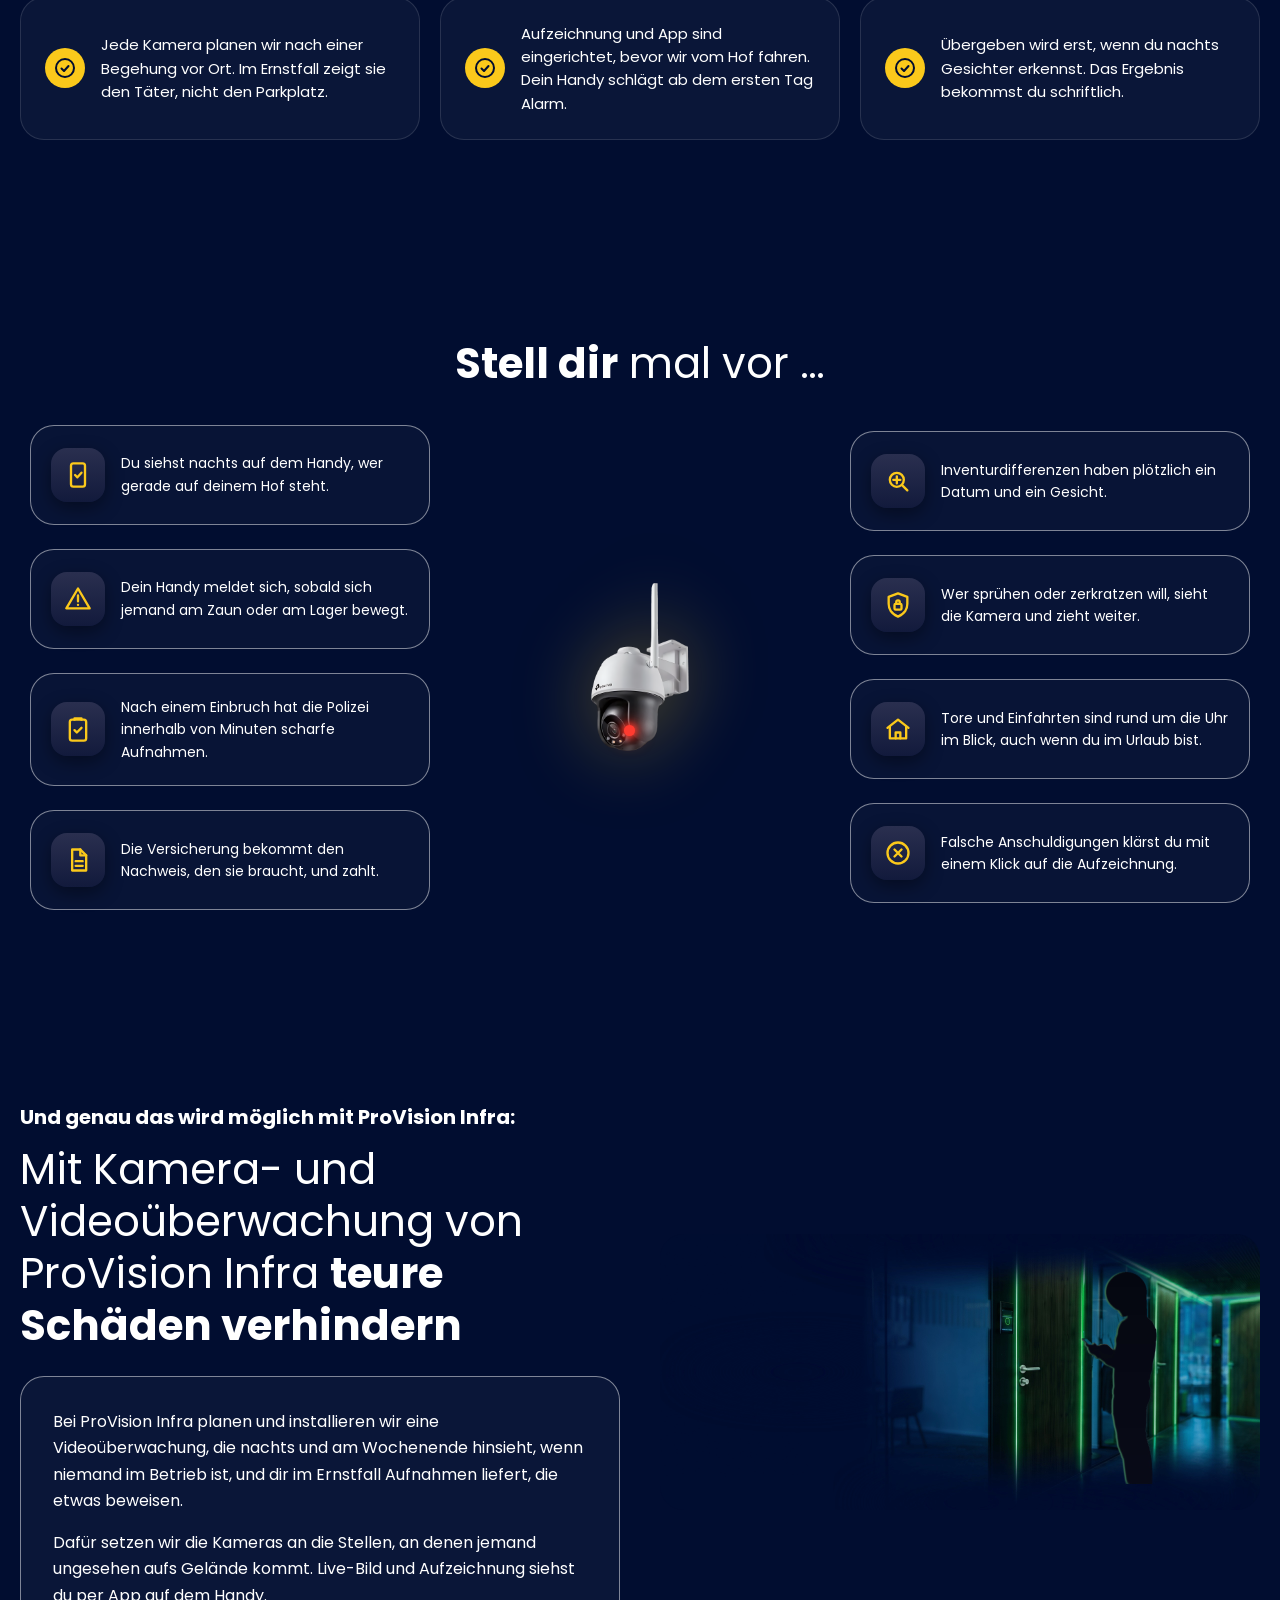
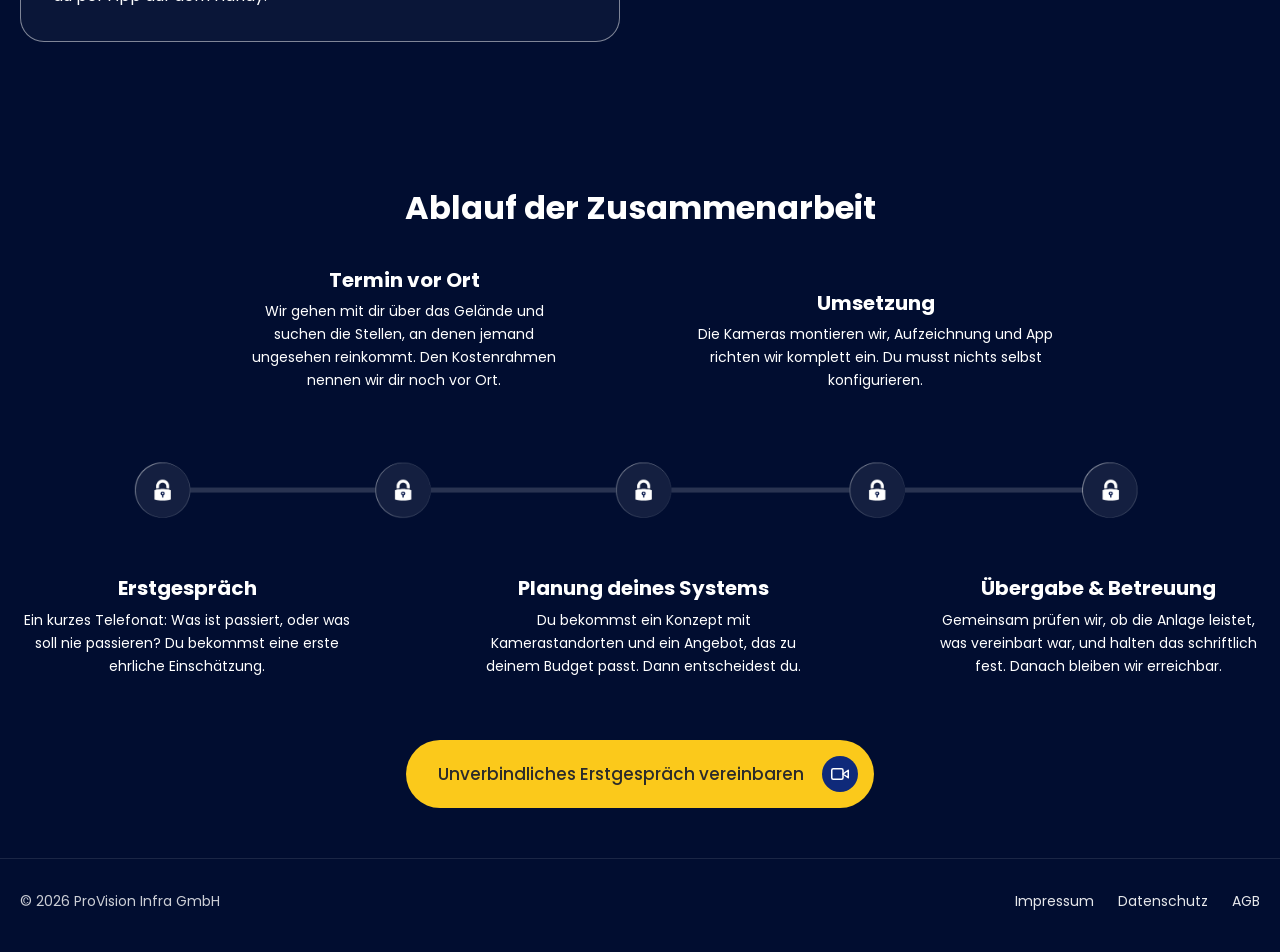
==== commit 3a0d9495: "Rückmeldung Handy: dunkle Icon-Kacheln, weicher Lichtschein, Einleitung konkreter, Szene ohne Kamera" ====
--- a/index.html
+++ b/index.html
@@ -201,7 +201,7 @@
       <ul class="points__list">
         <li><span class="points__icon" aria-hidden="true"><svg viewBox="0 0 24 24" fill="none" stroke="currentColor" stroke-width="2" stroke-linecap="round" stroke-linejoin="round"><rect x="4" y="11" width="16" height="10" rx="2"/><path d="M8 11V7a4 4 0 0 1 7.5-2"/></svg></span><p>Solange nichts passiert, denkt kaum jemand an Kameras.</p></li>
         <li><span class="points__icon" aria-hidden="true"><svg viewBox="0 0 24 24" fill="none" stroke="currentColor" stroke-width="2" stroke-linecap="round" stroke-linejoin="round"><path d="M12 3 2 20h20L12 3z"/><path d="M12 9v5M12 17h.01"/></svg></span><p>Erst nach dem Einbruch wird klar, was fehlt. Ohne verwertbare Aufnahmen hat die Polizei nichts in der Hand, und die Versicherung verlangt Belege, die du nicht liefern kannst. Der Schaden bleibt an dir hängen.</p></li>
-        <li><span class="points__icon points__icon--solid" aria-hidden="true"><svg viewBox="0 0 24 24" fill="none" stroke="currentColor" stroke-width="2" stroke-linecap="round" stroke-linejoin="round"><rect x="6" y="2" width="12" height="20" rx="2"/><path d="M9.5 12l2 2 3.5-4"/></svg></span><p>Mit einer Videoüberwachung von ProVision Infra siehst du jederzeit per App, was auf deinem Gelände passiert. Dein Handy meldet sich bei Bewegung, und im Ernstfall hast du Aufnahmen, mit denen Polizei und Versicherung arbeiten können.</p></li>
+        <li><span class="points__icon" aria-hidden="true"><svg viewBox="0 0 24 24" fill="none" stroke="currentColor" stroke-width="2" stroke-linecap="round" stroke-linejoin="round"><rect x="6" y="2" width="12" height="20" rx="2"/><path d="M9.5 12l2 2 3.5-4"/></svg></span><p>Mit einer Videoüberwachung von ProVision Infra siehst du jederzeit per App, was auf deinem Gelände passiert. Dein Handy meldet sich bei Bewegung, und im Ernstfall hast du Aufnahmen, mit denen Polizei und Versicherung arbeiten können.</p></li>
       </ul>
     </div>
   </section>
@@ -211,7 +211,7 @@
     <div class="container diff__layout">
       <div class="diff__lead">
         <h2 class="section__title">Was ohne Kameras <strong>auf deinem Gelände passiert?</strong></h2>
-        <p class="section__intro section__intro--big">Bei dir war noch nie etwas? Dann lies, wie es abläuft, wenn …</p>
+        <p class="section__intro section__intro--big">Fünf Situationen, die jeden Betrieb treffen können. Ohne Kameras passiert Folgendes, wenn …</p>
       </div>
       <div>
       <ol class="diff">
@@ -319,8 +319,6 @@
       </div>
       <div class="possible__scene" aria-hidden="true">
         <img class="possible__bg" src="assets/img/szene-einbrecher.jpg" width="1200" height="552" alt="" loading="lazy">
-        <div class="possible__cam possible__cam--a"><img src="assets/img/produkte/kamera-1.png" alt="" loading="lazy"><span class="led"></span></div>
-        <div class="possible__cam possible__cam--b"><img src="assets/img/produkte/kamera-4.png" alt="" loading="lazy"><span class="led"></span></div>
       </div>
     </div>
   </section>
--- a/assets/css/style.css
+++ b/assets/css/style.css
@@ -344,7 +344,6 @@
 .points__list li { display: grid; grid-template-columns: 54px 1fr; gap: 22px; align-items: center; }
 .points__list p { margin: 0; font-size: 16px; line-height: 1.6; }
 .points__icon { display: grid; place-items: center; width: 54px; height: 54px; border-radius: 16px; background: linear-gradient(180deg, #2a2f4f, #121a3c); color: var(--yellow); box-shadow: 0 6px 18px rgba(0, 0, 0, .4); }
-.points__icon--solid { background: var(--yellow); color: var(--navy); }
 .points__icon svg { width: 28px; height: 28px; }
 @media (max-width: 1024px) { .points { grid-template-columns: 1fr; gap: 32px; } .points__frame { min-height: 240px; } }
 
@@ -376,7 +375,7 @@
 .imagine__box { display: flex; gap: 16px; align-items: center; width: 100%; max-width: 400px; padding: 22px 20px; border: 1px solid rgba(255, 255, 255, .48); border-radius: 24px; background: rgba(255, 255, 255, .03); transition: background .35s ease, border-color .35s ease, box-shadow .35s ease; }
 .imagine__box:hover, .imagine__box.is-lit { border-color: var(--yellow); background: linear-gradient(135deg, #22398f, #0b1446); box-shadow: 0 0 24px rgba(250, 211, 126, .48); }
 .imagine__box p { margin: 0; font-size: 14px; line-height: 1.6; }
-.imagine__icon { flex: 0 0 54px; display: grid; place-items: center; width: 54px; height: 54px; border-radius: 16px; background: var(--yellow); color: var(--navy); }
+.imagine__icon { flex: 0 0 54px; display: grid; place-items: center; width: 54px; height: 54px; border-radius: 16px; background: linear-gradient(180deg, #2a2f4f, #121a3c); color: var(--yellow); box-shadow: 0 6px 18px rgba(0, 0, 0, .4); }
 .imagine__icon svg { width: 28px; height: 28px; }
 .imagine__cam { position: relative; width: 74%; margin: 0 auto; filter: drop-shadow(0 0 40px rgba(251, 201, 27, .35)); animation: pv-schwenk 6s ease-in-out infinite alternate; transform-origin: 84% 48%; }
 .imagine__cam img { width: 100%; height: auto; }
@@ -396,12 +395,5 @@
 .possible__box p:last-child { margin-bottom: 0; }
 .possible__scene { position: relative; border-radius: 24px; overflow: hidden; }
 .possible__bg { width: 100%; height: auto; }
-.possible__cam { position: absolute; width: 14%; animation: pv-schwenk 7s ease-in-out infinite alternate; }
-.possible__cam img { width: 100%; height: auto; filter: drop-shadow(0 6px 10px rgba(0, 0, 0, .55)); }
-.possible__cam--a { left: 44%; top: 4%; transform-origin: 18% 22%; }
-.possible__cam--a img { transform: scaleX(-1); }
-.possible__cam--b { left: 74%; top: 2%; transform-origin: 82% 22%; animation-delay: -3.5s; animation-duration: 8s; }
-.possible__cam .led { width: 6%; left: 72%; top: 41%; }
-.possible__cam--b .led { left: 22%; animation-delay: -.6s; }
 @media (max-width: 1024px) { .possible { grid-template-columns: 1fr; } .possible__title { font-size: 29px; } .possible__eyebrow { text-align: center; } .possible__title { text-align: center; } }
-@media (prefers-reduced-motion: reduce) { .imagine__cam, .possible__cam, .led { animation: none; } }
+@media (prefers-reduced-motion: reduce) { .imagine__cam, 
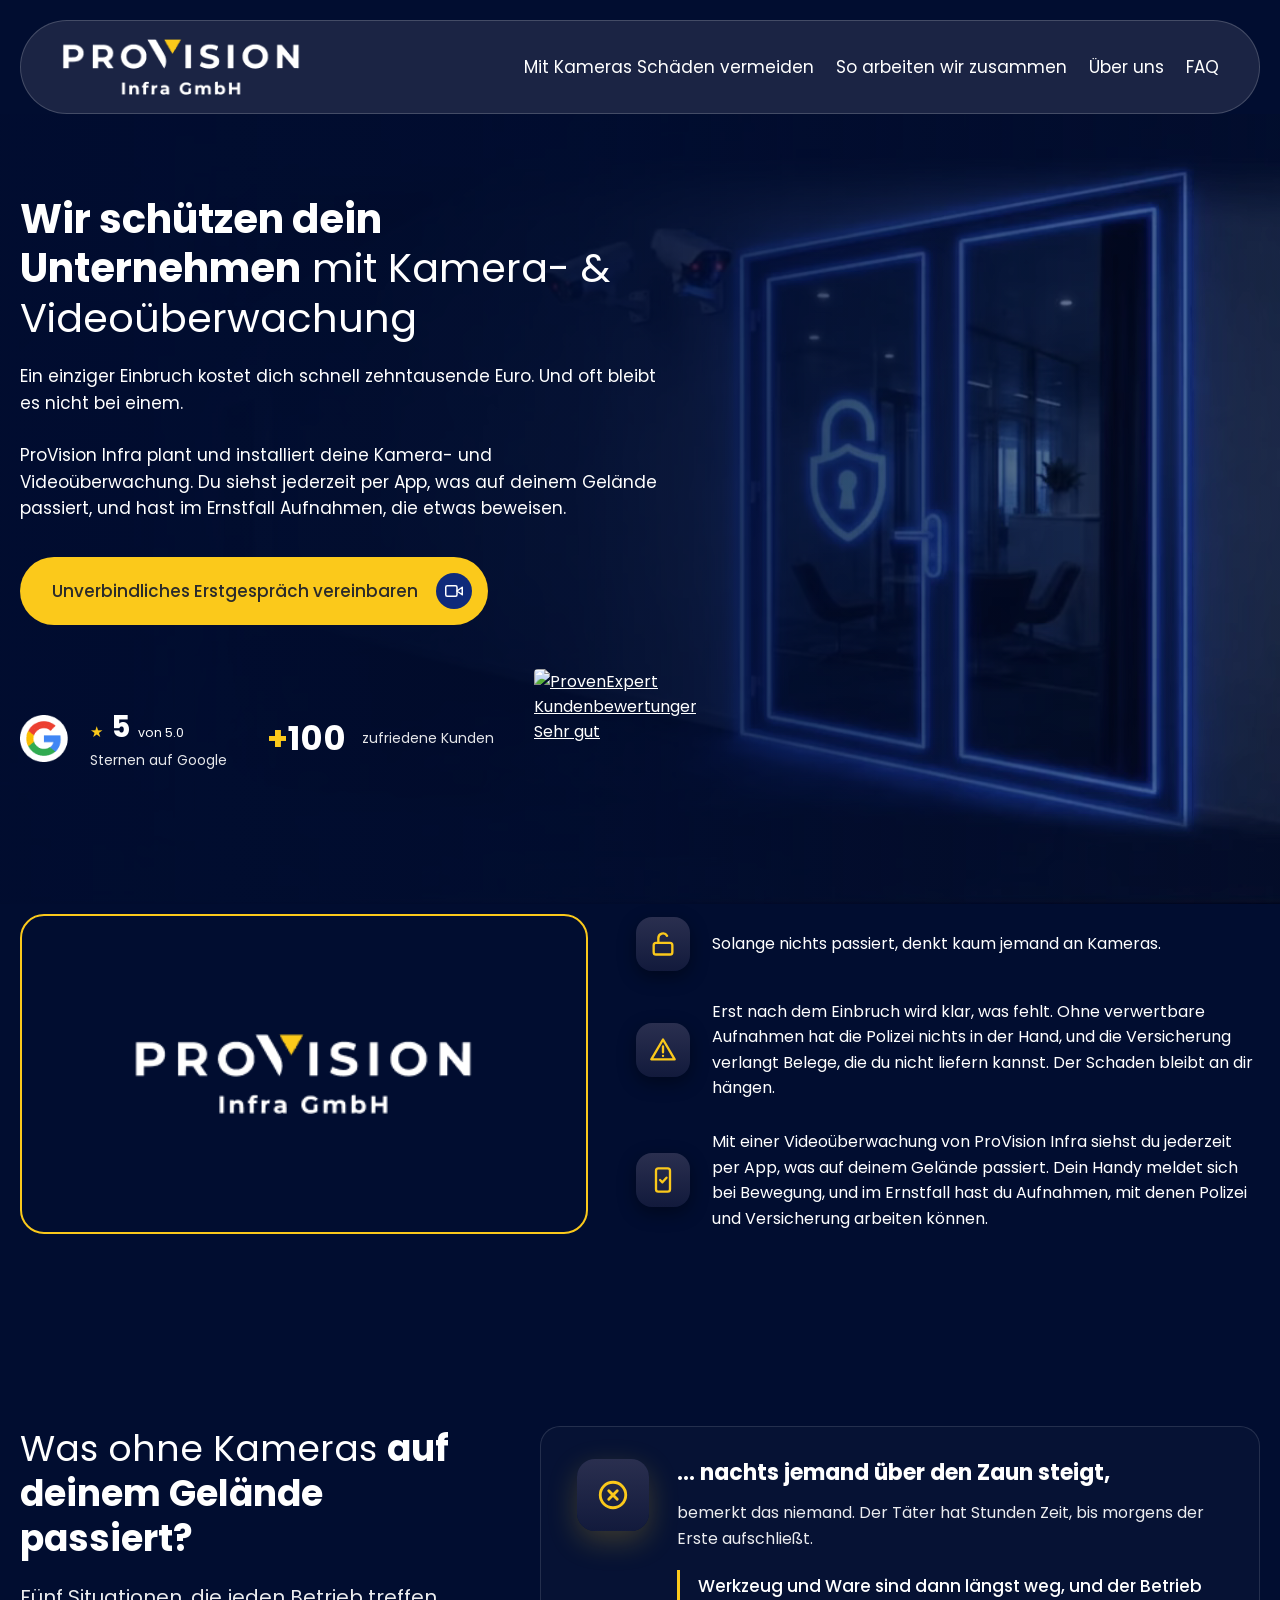
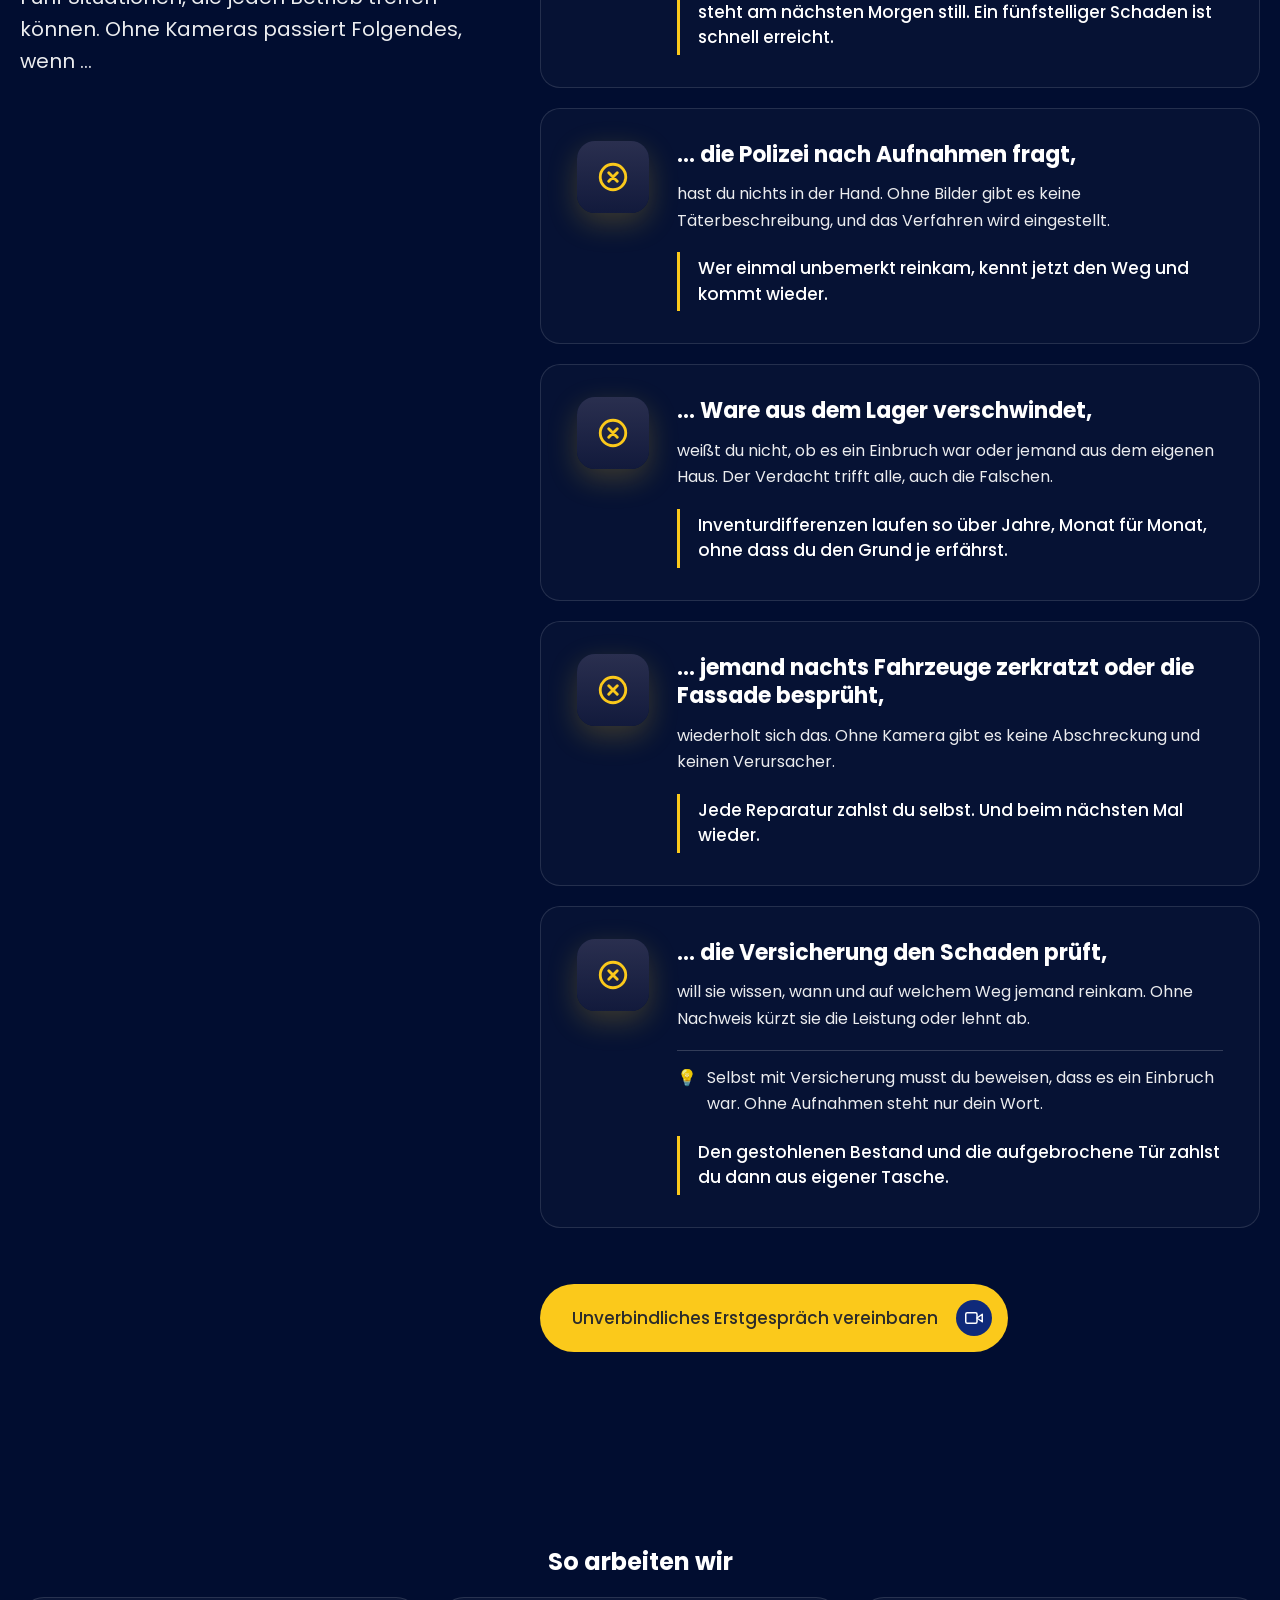
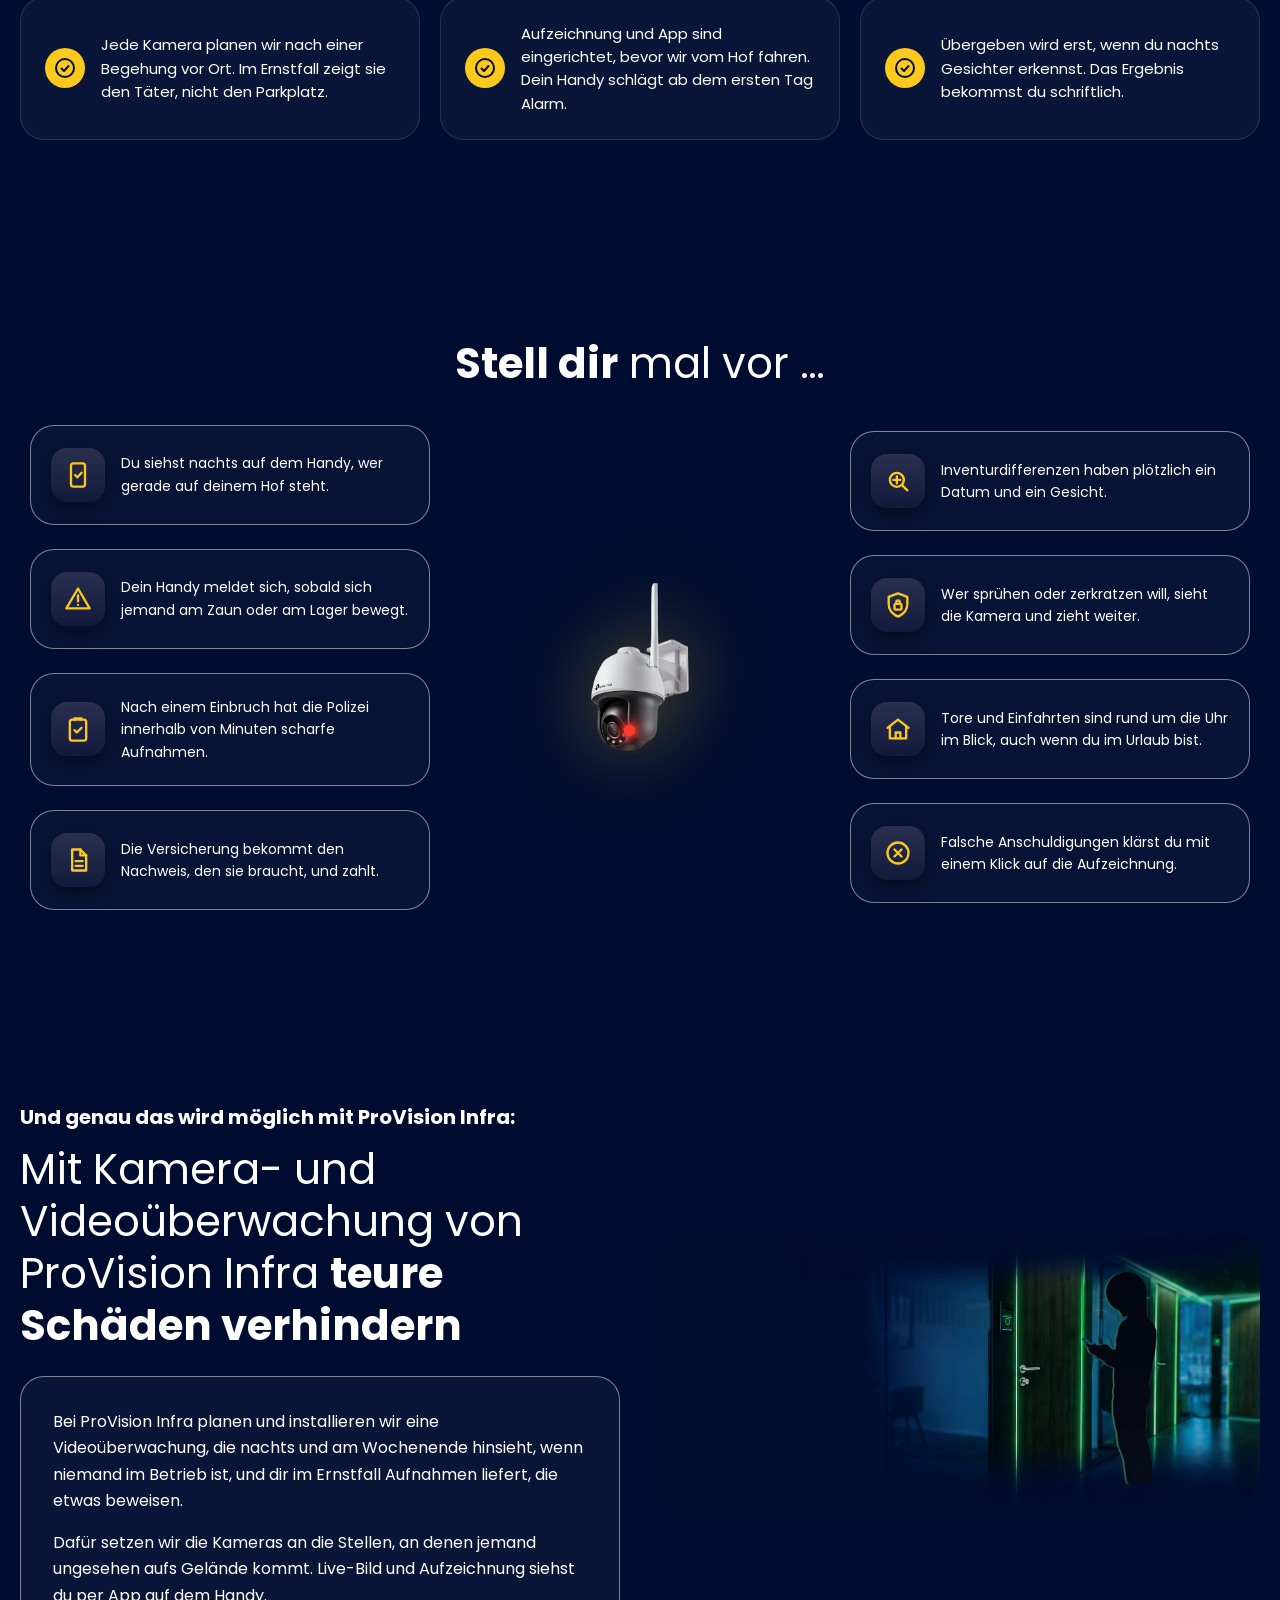
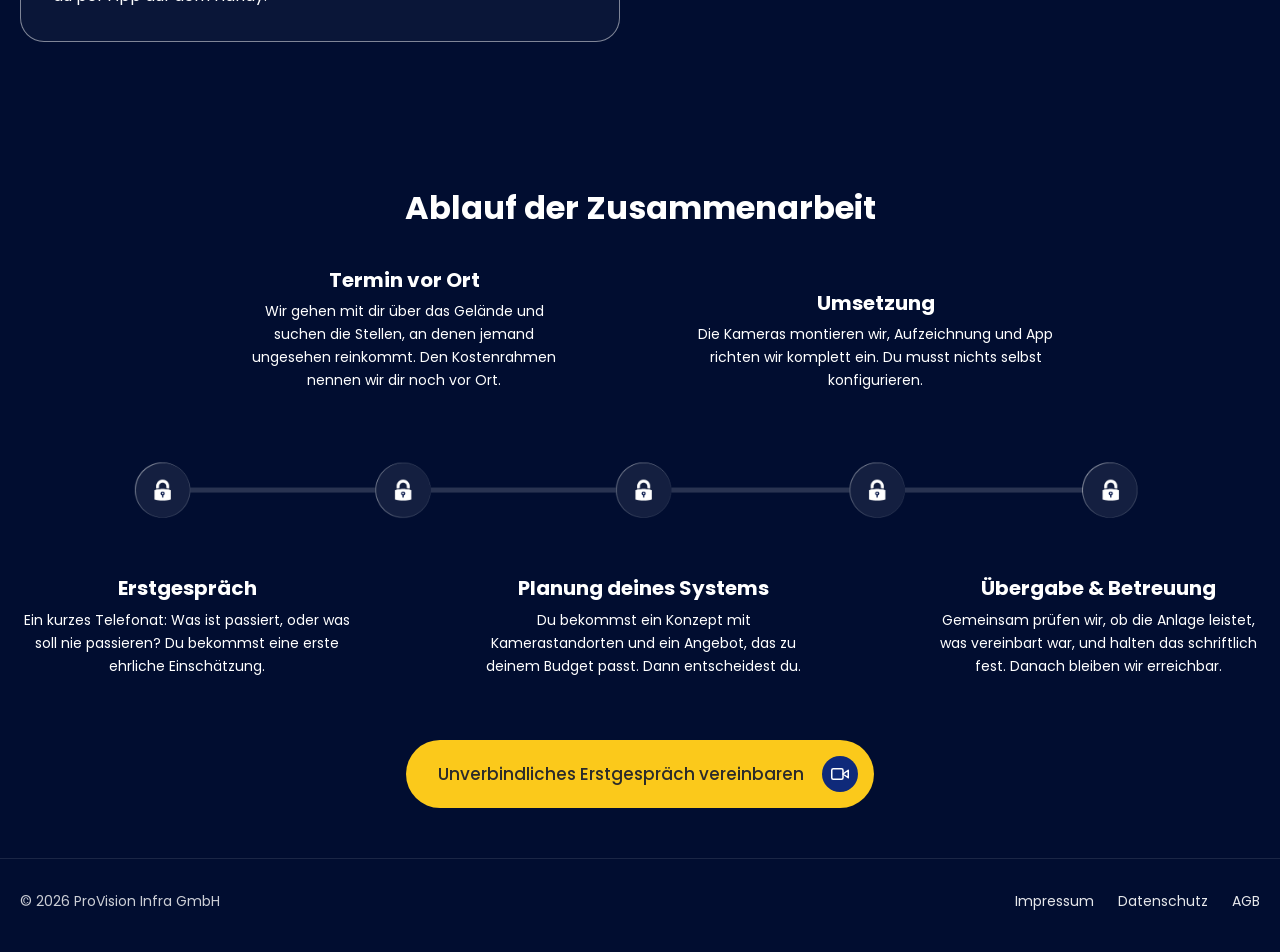
==== commit f4da0fbf: "Rückmeldung Handy, dritte Runde: Box-Abstand, Linienstart, großes Logo, scharfe Bilder - „Genau dara" ====
--- a/index.html
+++ b/index.html
@@ -318,7 +318,7 @@
         </div>
       </div>
       <div class="possible__scene" aria-hidden="true">
-        <img class="possible__bg" src="assets/img/szene-einbrecher.jpg" width="1200" height="552" alt="" loading="lazy">
+        <img class="possible__bg" src="assets/img/szene-einbrecher.webp" width="4800" height="2208" alt="" loading="lazy">
       </div>
     </div>
   </section>
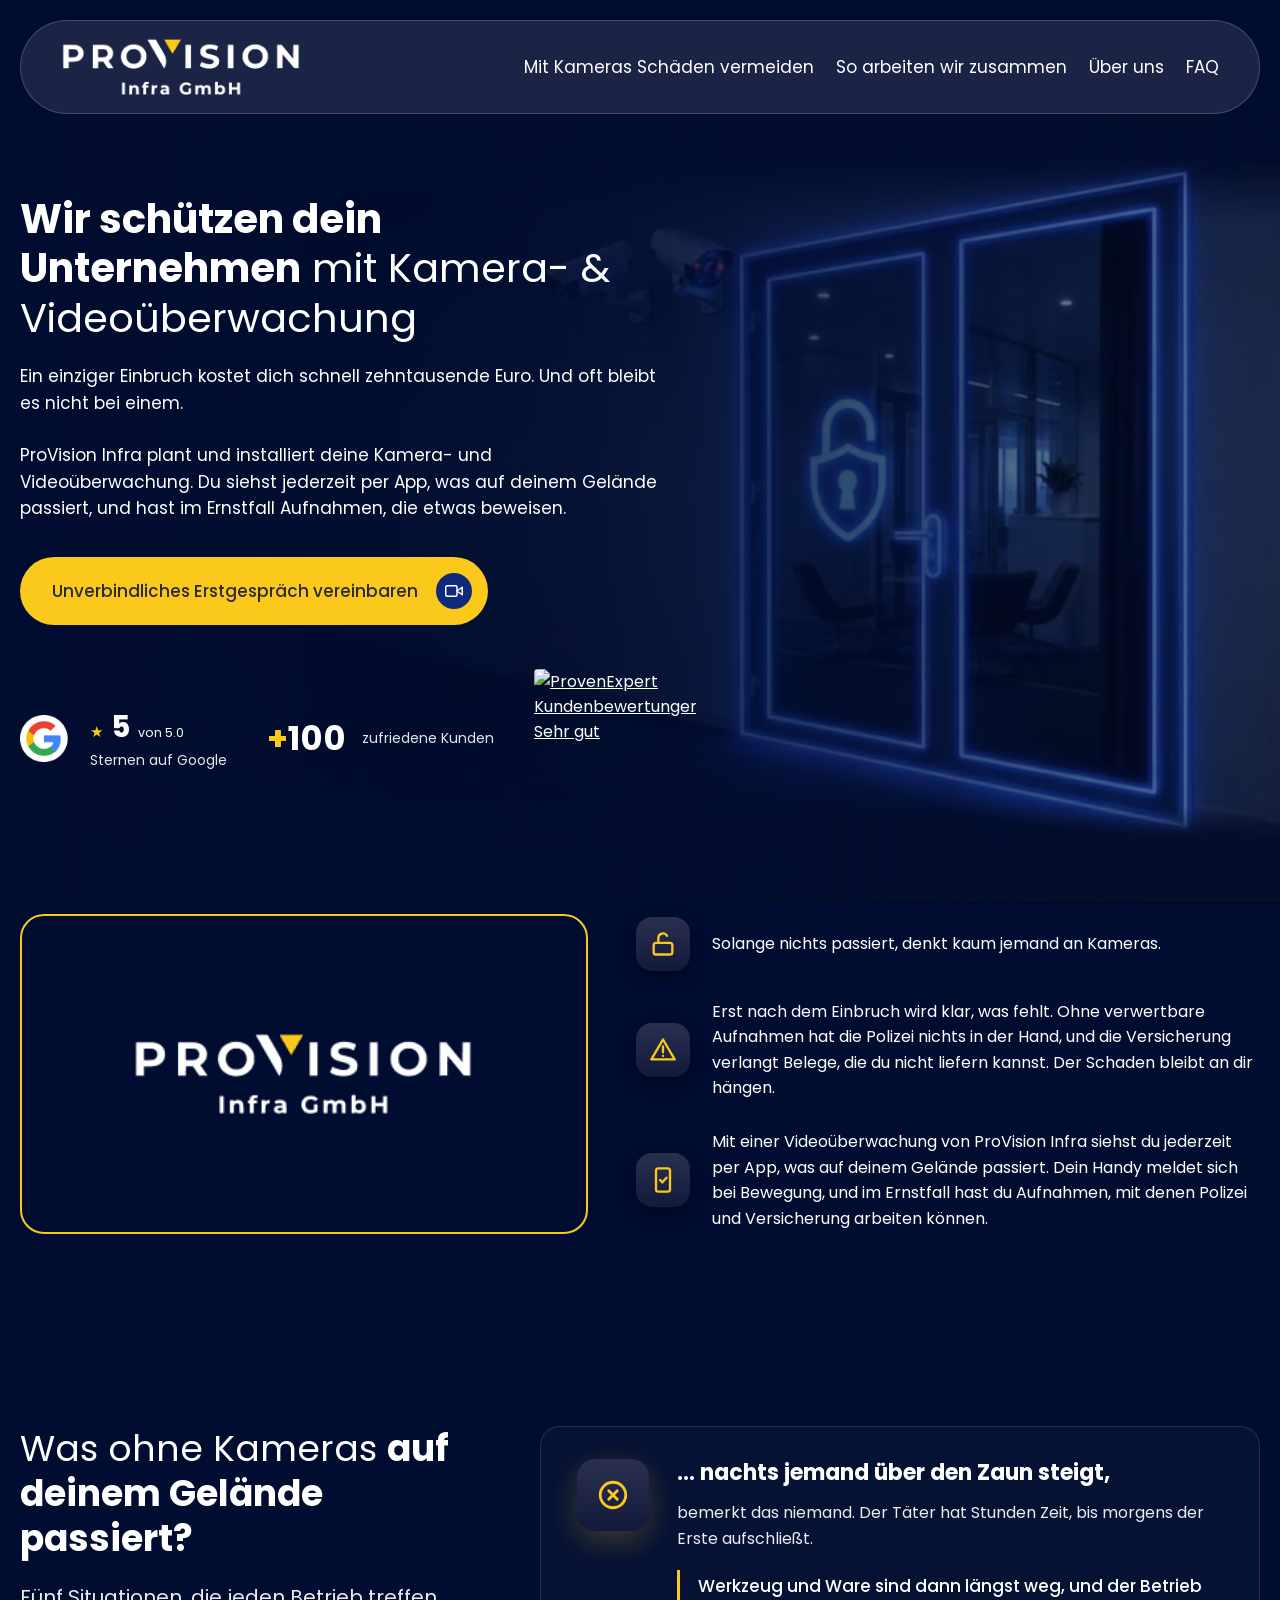
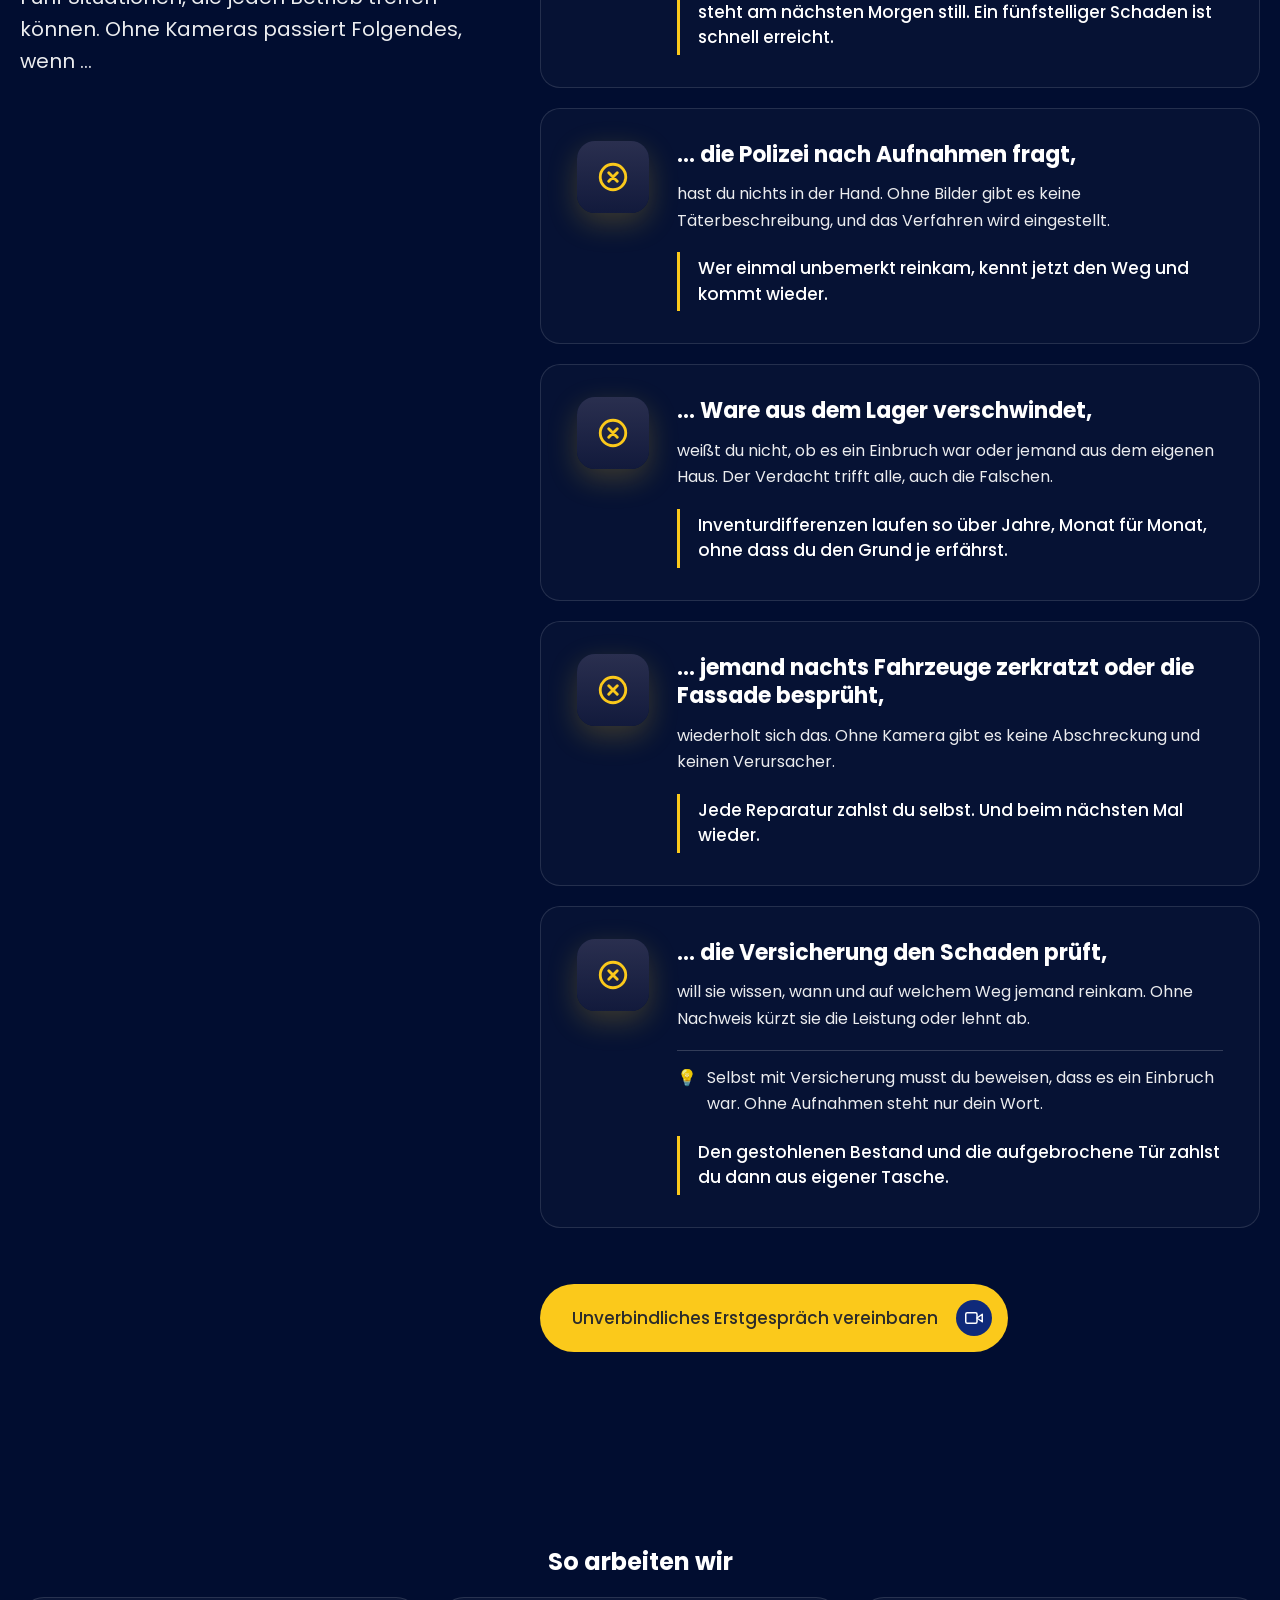
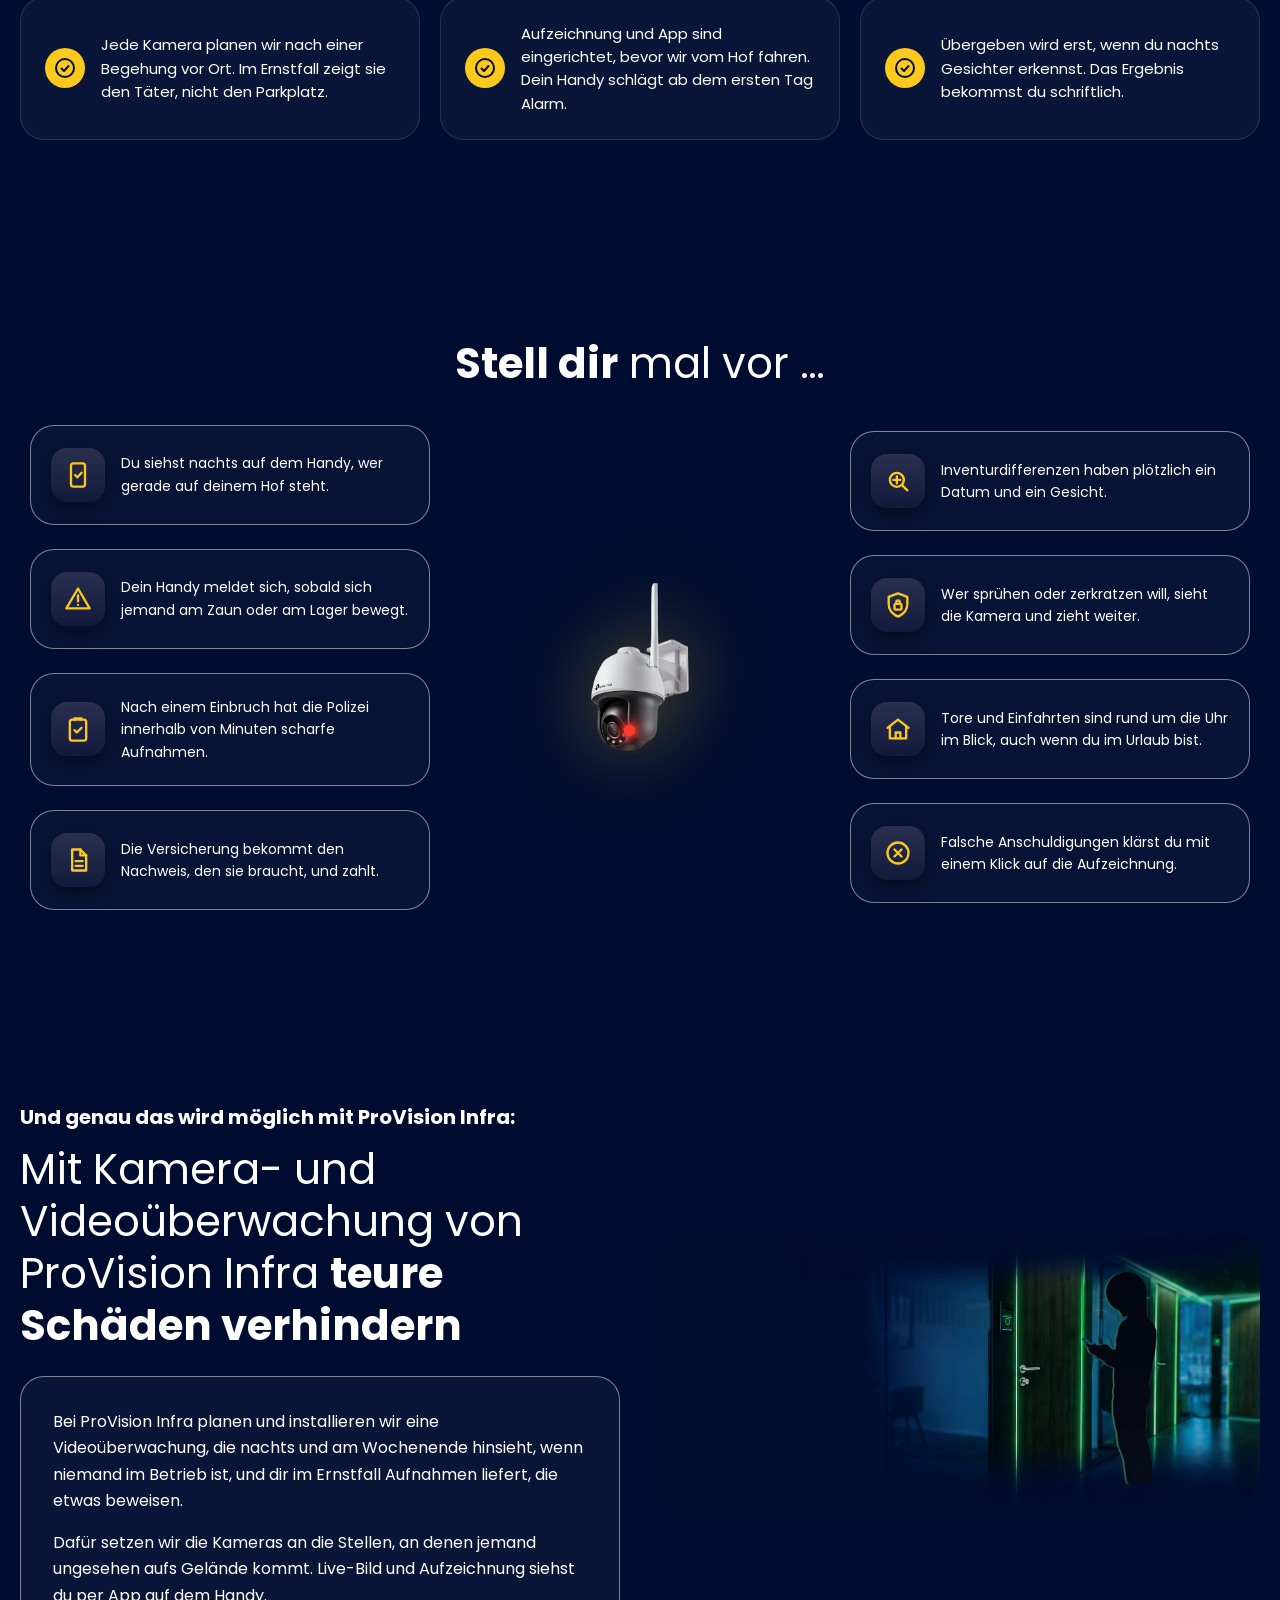
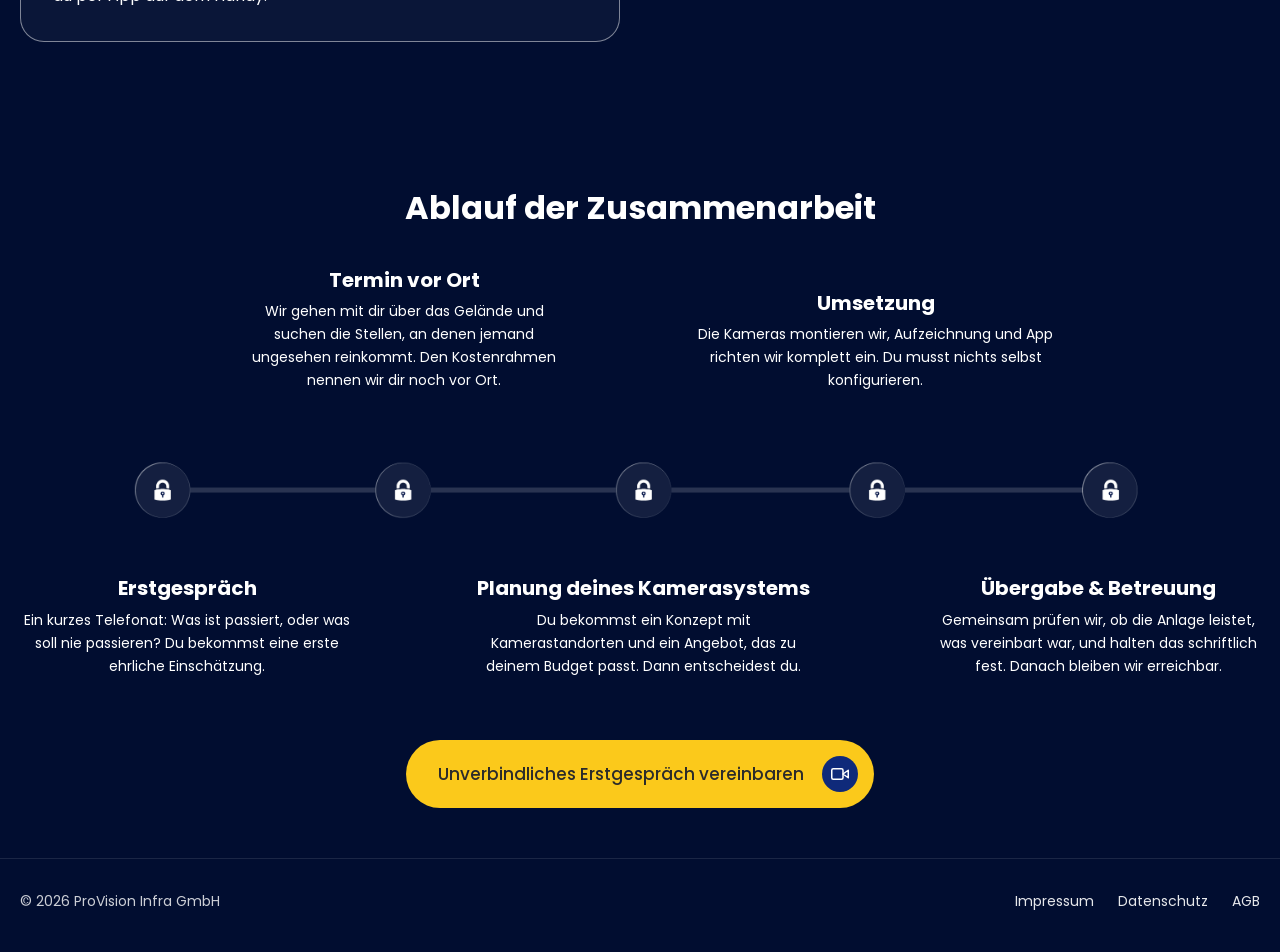
==== commit abafcf95: "SEO-Optimierung der Kameraseite: Titel, Meta, Überschriften, Strukturdaten, Ladezeit - Yoast: neuer " ====
--- a/index.html
+++ b/index.html
@@ -355,7 +355,7 @@
             <p>Ein kurzes Telefonat: Was ist passiert, oder was soll nie passieren? Du bekommst eine erste ehrliche Einschätzung.</p>
           </div>
           <div class="ablauf__step ablauf__step--c3 reveal reveal--up">
-            <h3>Planung deines Systems</h3>
+            <h3>Planung deines Kamerasystems</h3>
             <p>Du bekommst ein Konzept mit Kamerastandorten und ein Angebot, das zu deinem Budget passt. Dann entscheidest du.</p>
           </div>
           <div class="ablauf__step ablauf__step--c5 reveal reveal--up">
@@ -384,7 +384,7 @@
         <li class="timeline__item">
           <span class="timeline__dot" aria-hidden="true"><svg viewBox="0 0 512 512"><path d="M173.898 439.404l-166.4-166.4c-9.997-9.997-9.997-26.206 0-36.204l36.203-36.204c9.997-9.998 26.207-9.998 36.204 0L192 312.69 432.095 72.596c9.997-9.997 26.207-9.997 36.204 0l36.203 36.204c9.997 9.997 9.997 26.206 0 36.204l-294.4 294.401c-9.998 9.997-26.207 9.997-36.204-.001z"/></svg></span>
           <div class="timeline__content">
-            <h3>Planung deines Systems</h3>
+            <h3>Planung deines Kamerasystems</h3>
             <p>Du bekommst ein Konzept mit Kamerastandorten und ein Angebot, das zu deinem Budget passt. Dann entscheidest du.</p>
           </div>
         </li>
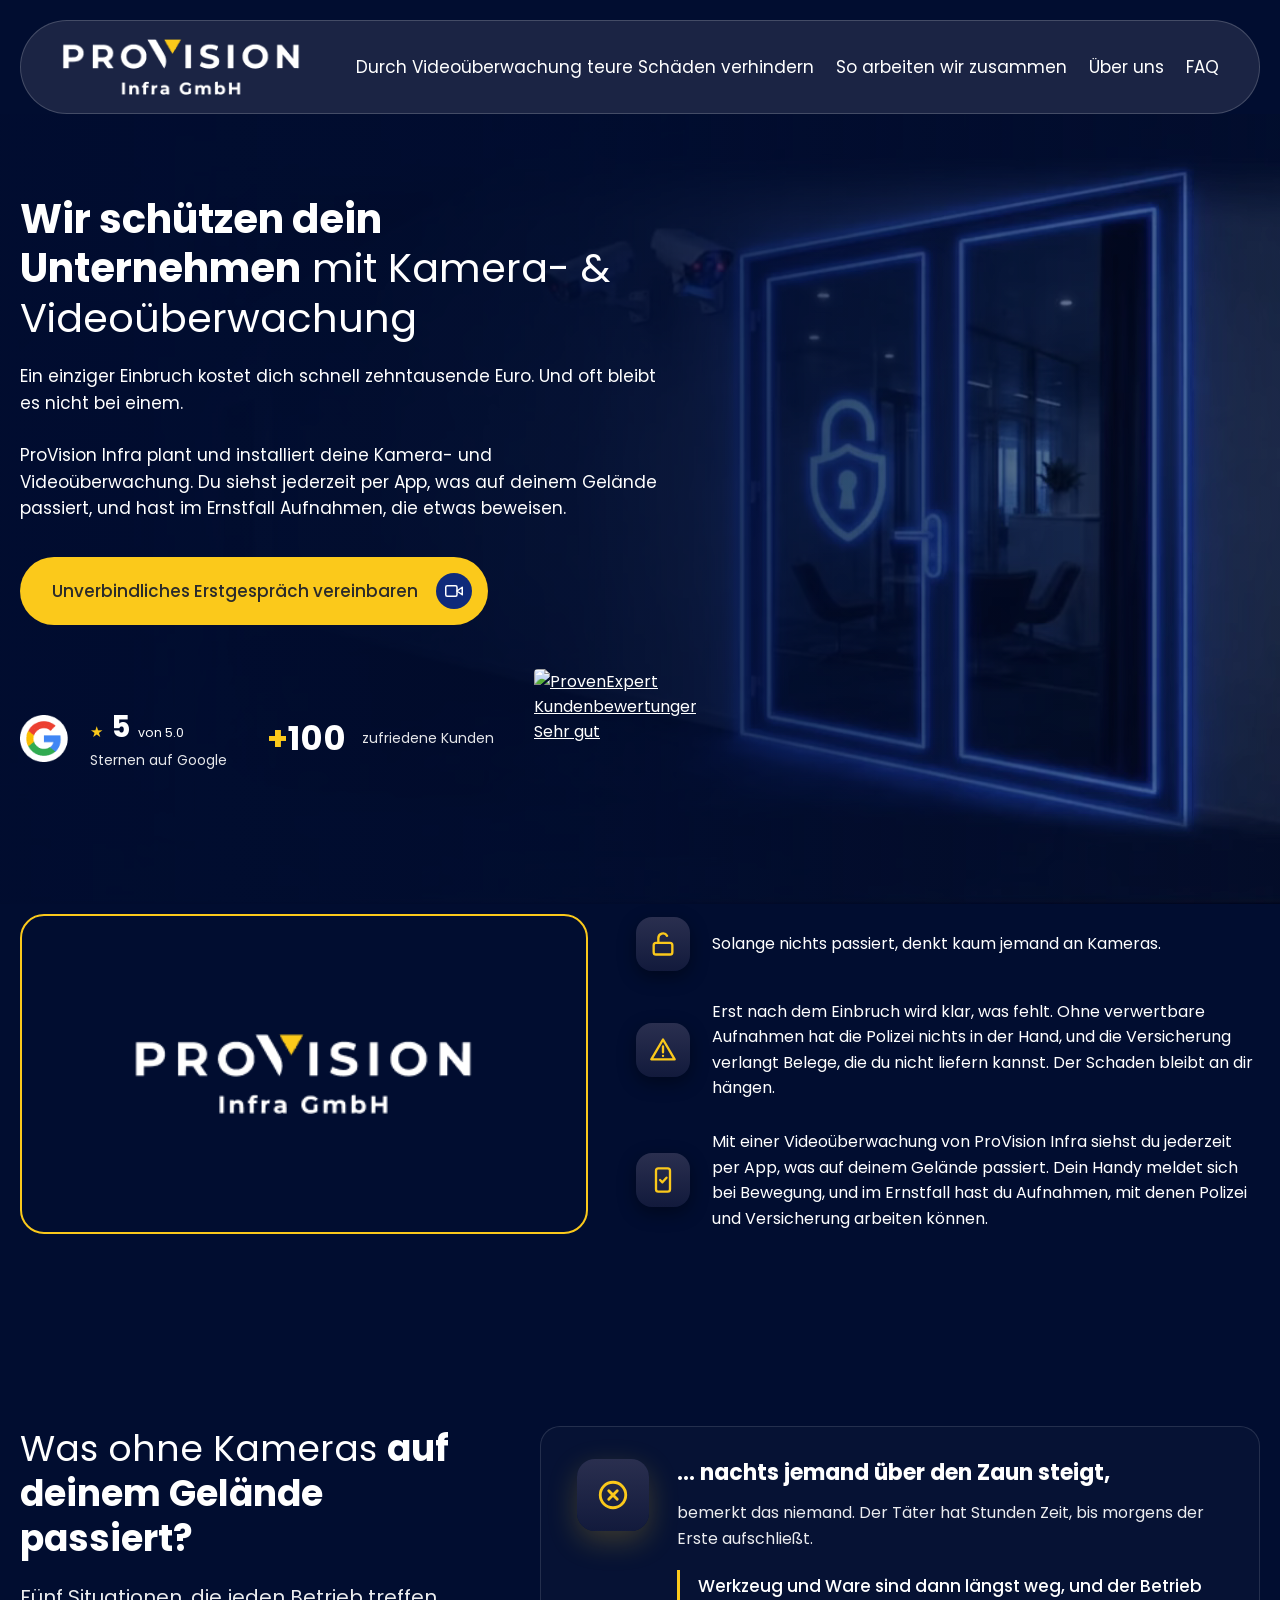
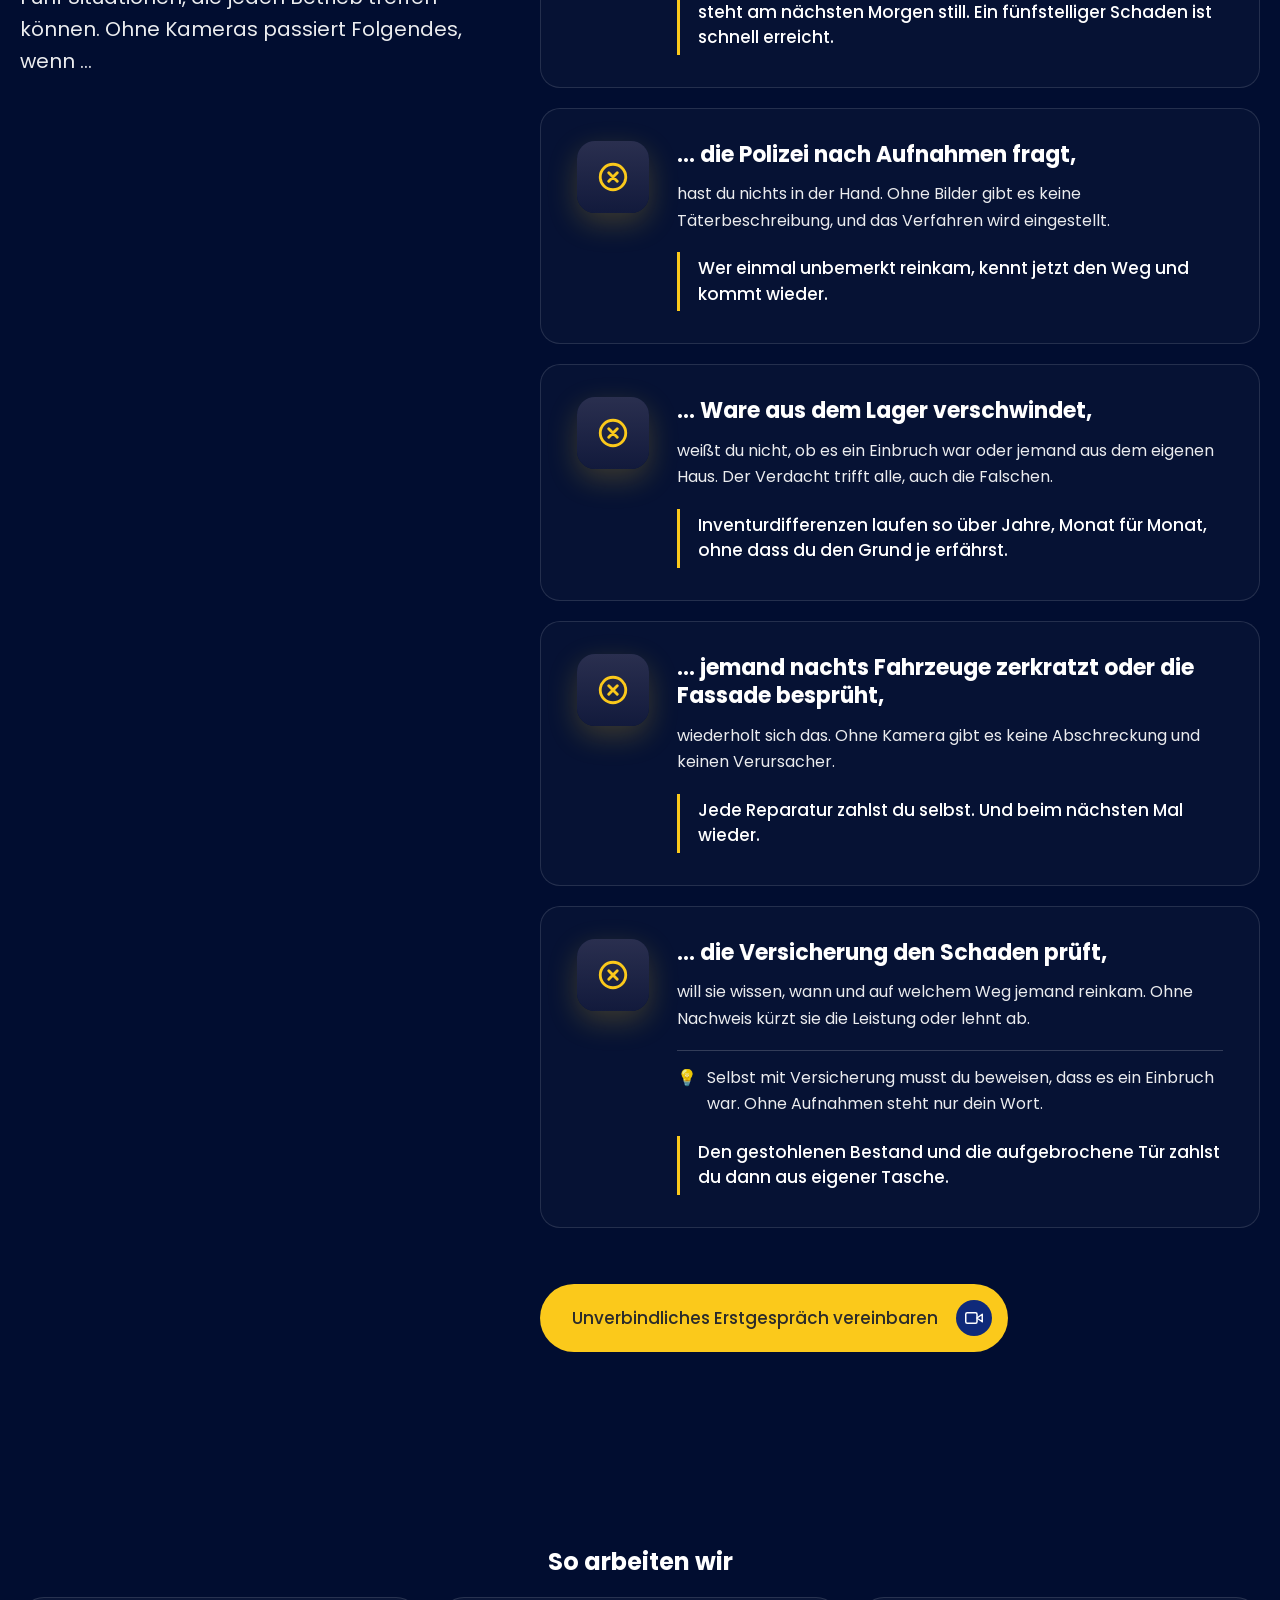
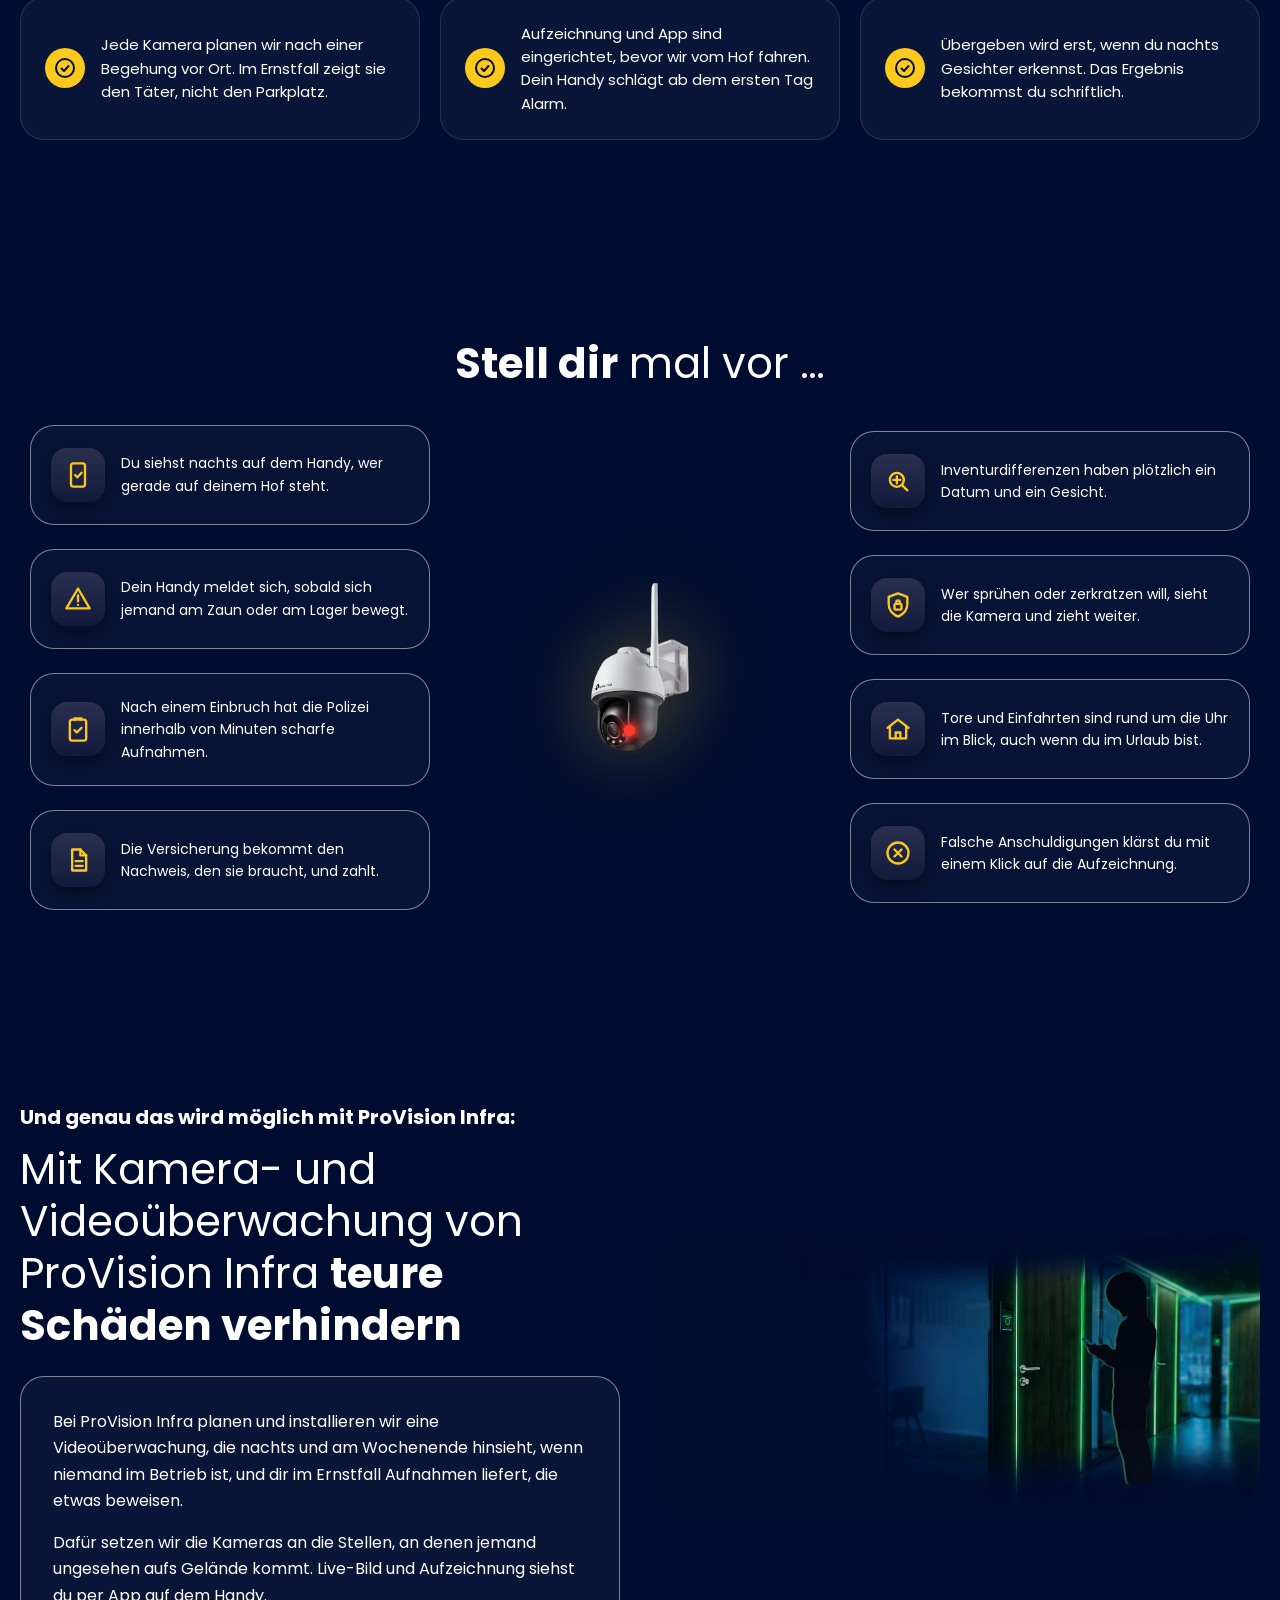
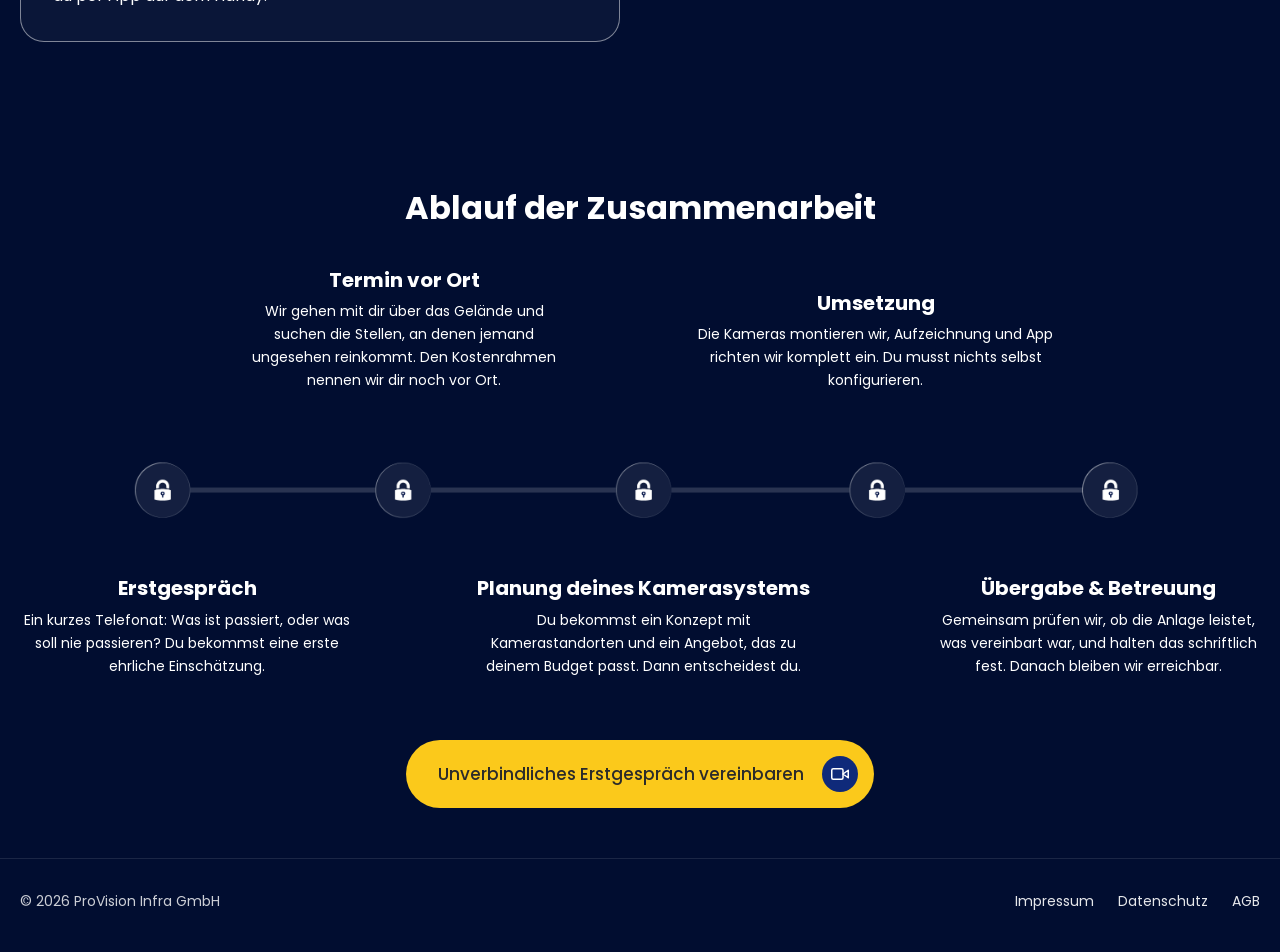
==== commit db7430e4: "Eigenes Header-Menü für die Kameraseite - WordPress-Menü „Kamerasysteme Header“ (ID 17): „Durch Vide" ====
--- a/index.html
+++ b/index.html
@@ -33,8 +33,8 @@
       </a>
       <nav class="site-nav" aria-label="Hauptnavigation">
         <ul>
-          <li><a href="#vorteile">Mit Kameras Schäden vermeiden</a></li>
-          <li><a href="#arbeiten">So arbeiten wir zusammen</a></li>
+          <li><a href="#moeglich">Durch Videoüberwachung teure Schäden verhindern</a></li>
+          <li><a href="#arbeitsweise">So arbeiten wir zusammen</a></li>
           <li><a href="#ueber">Über uns</a></li>
           <li><a href="#faq">FAQ</a></li>
         </ul>
@@ -45,8 +45,8 @@
     </div>
     <nav id="mobile-nav" class="mobile-nav" aria-label="Mobile Navigation" hidden>
       <ul>
-        <li><a href="#vorteile">Mit Kameras Schäden vermeiden</a></li>
-        <li><a href="#arbeiten">So arbeiten wir zusammen</a></li>
+        <li><a href="#moeglich">Durch Videoüberwachung teure Schäden verhindern</a></li>
+        <li><a href="#arbeitsweise">So arbeiten wir zusammen</a></li>
         <li><a href="#ueber">Über uns</a></li>
         <li><a href="#faq">FAQ</a></li>
       </ul>
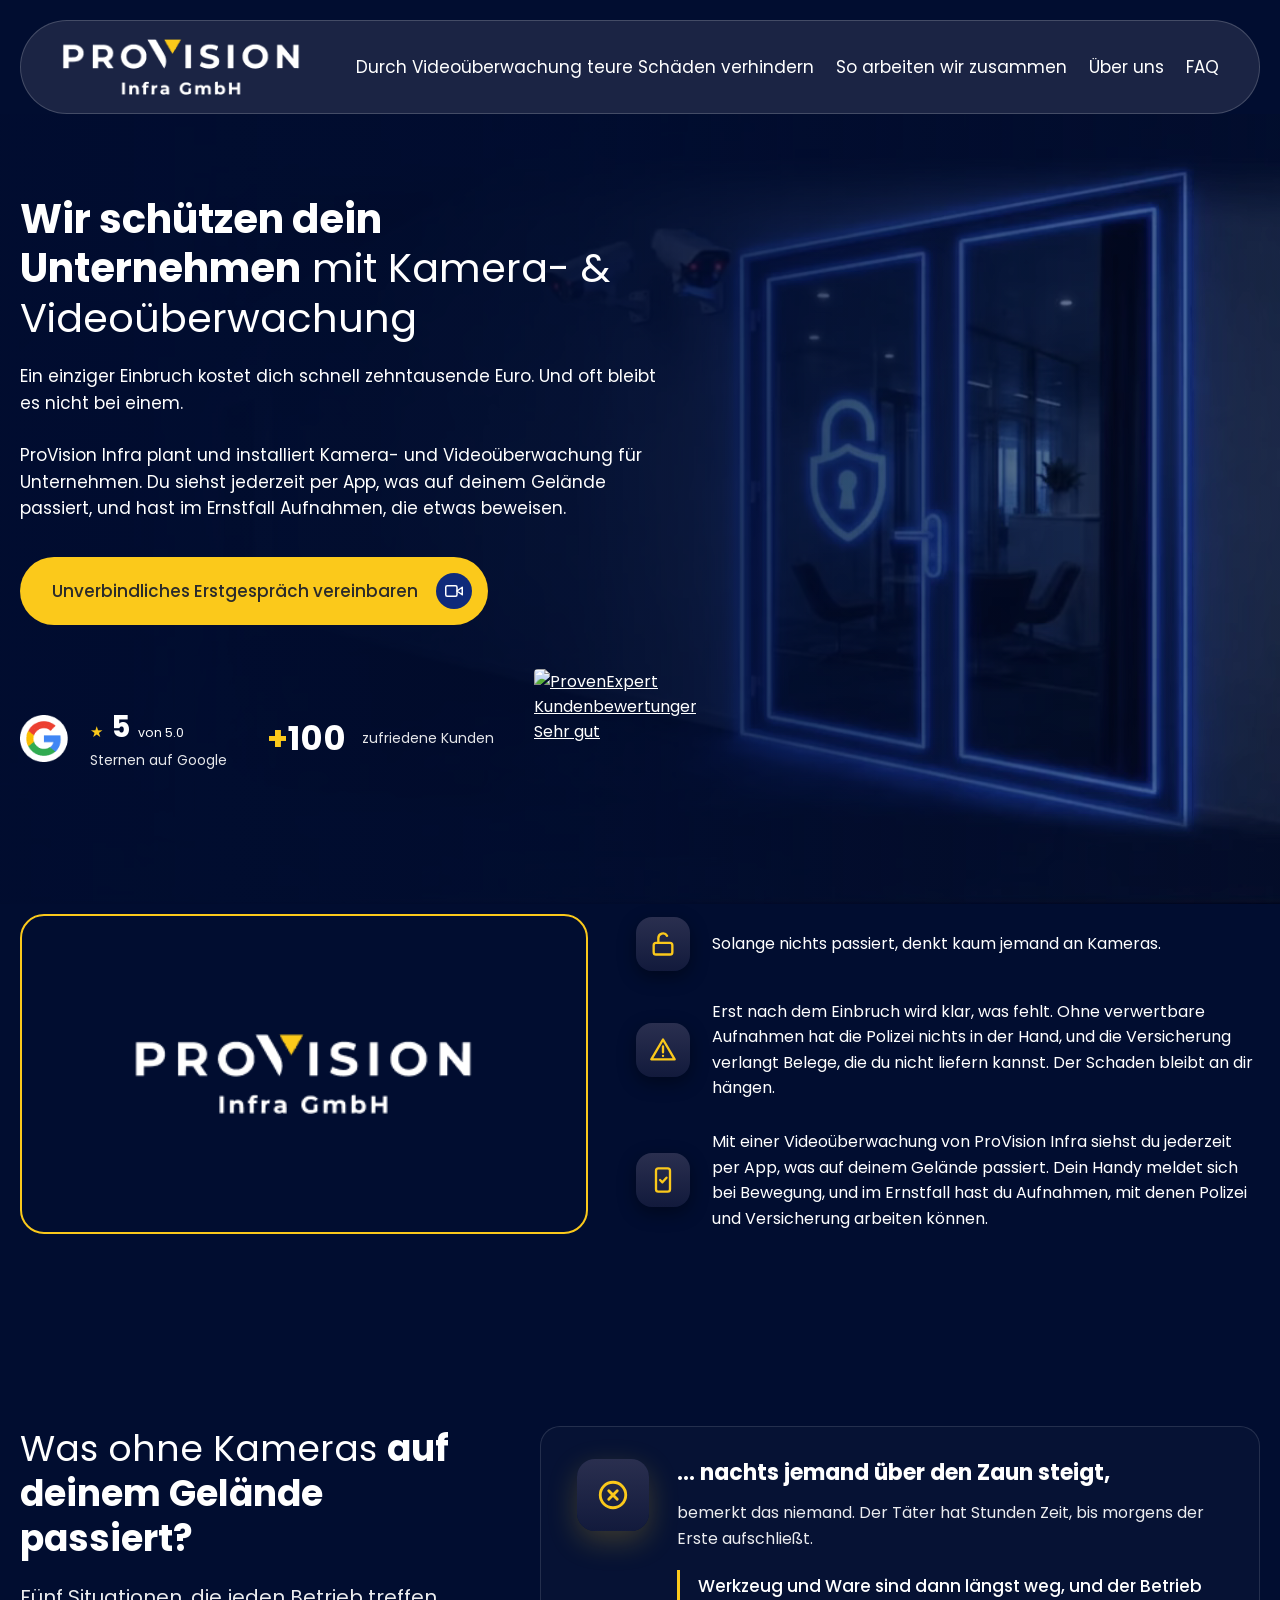
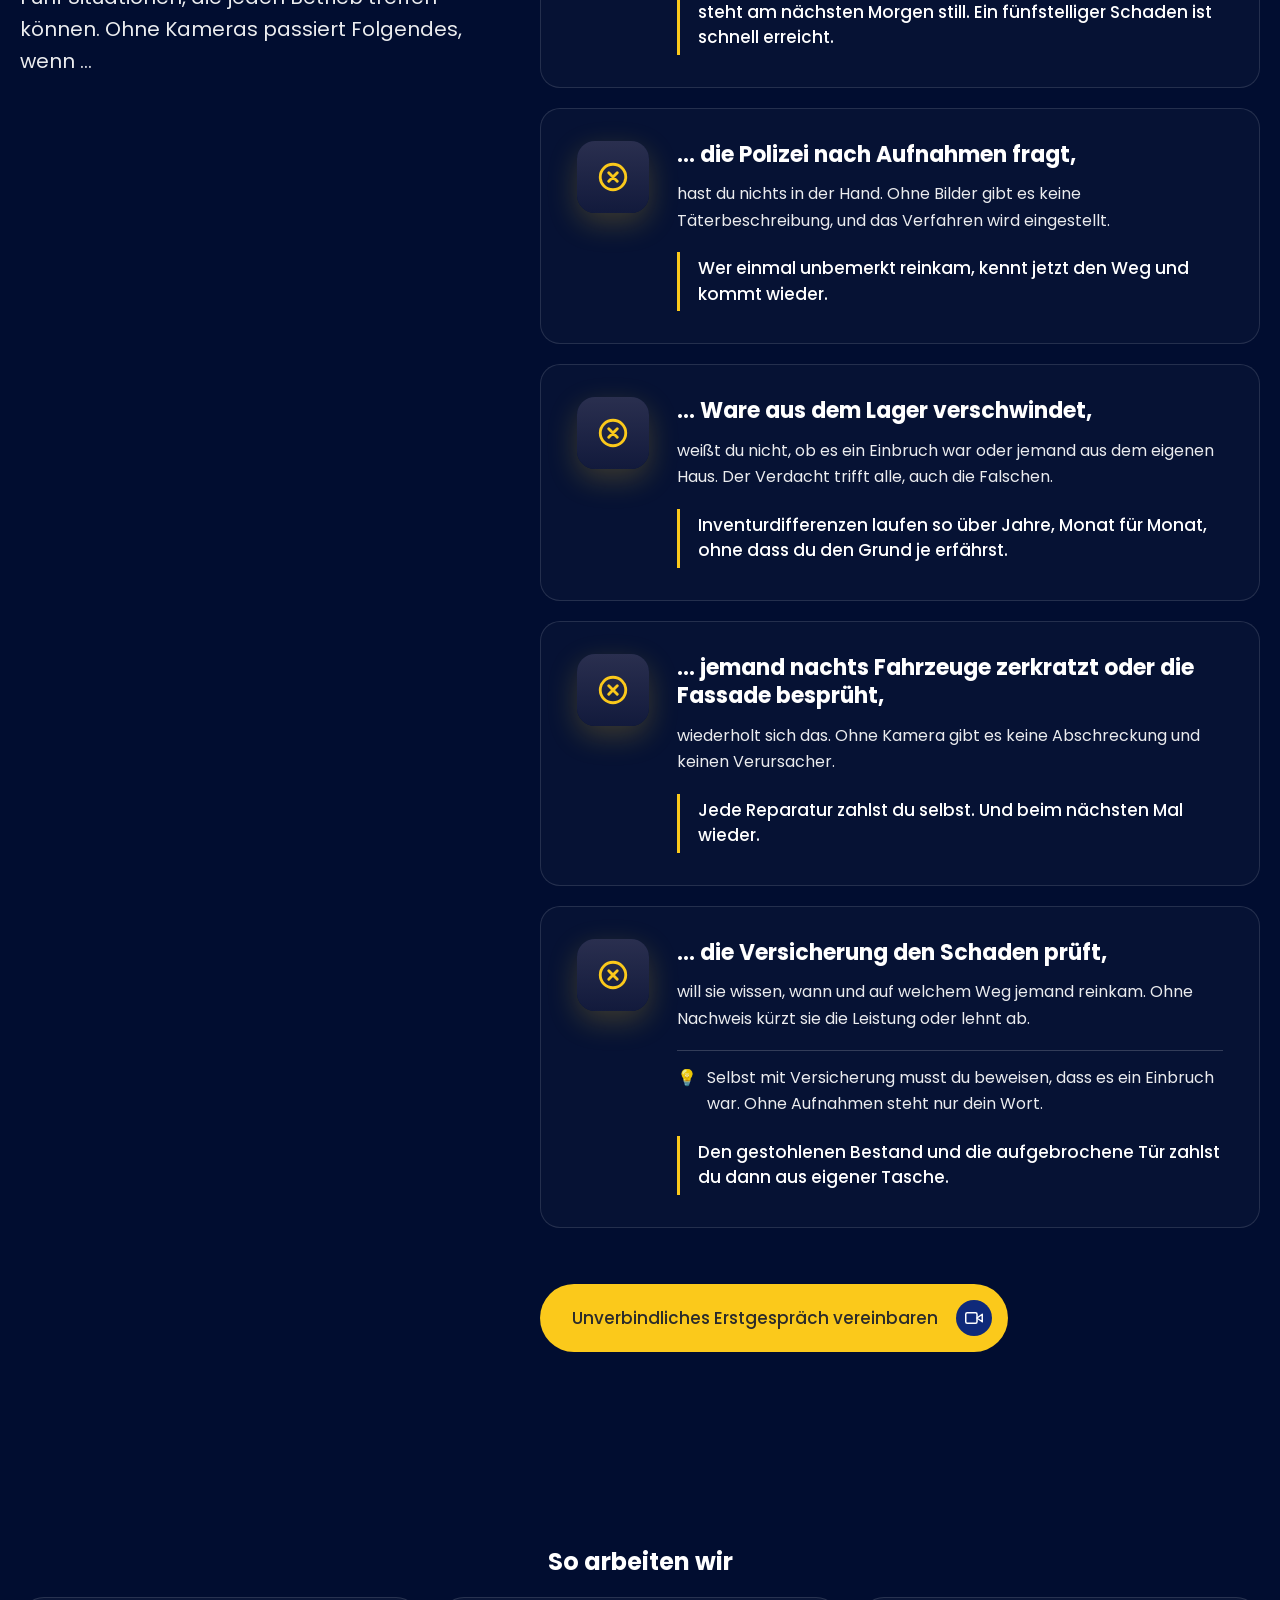
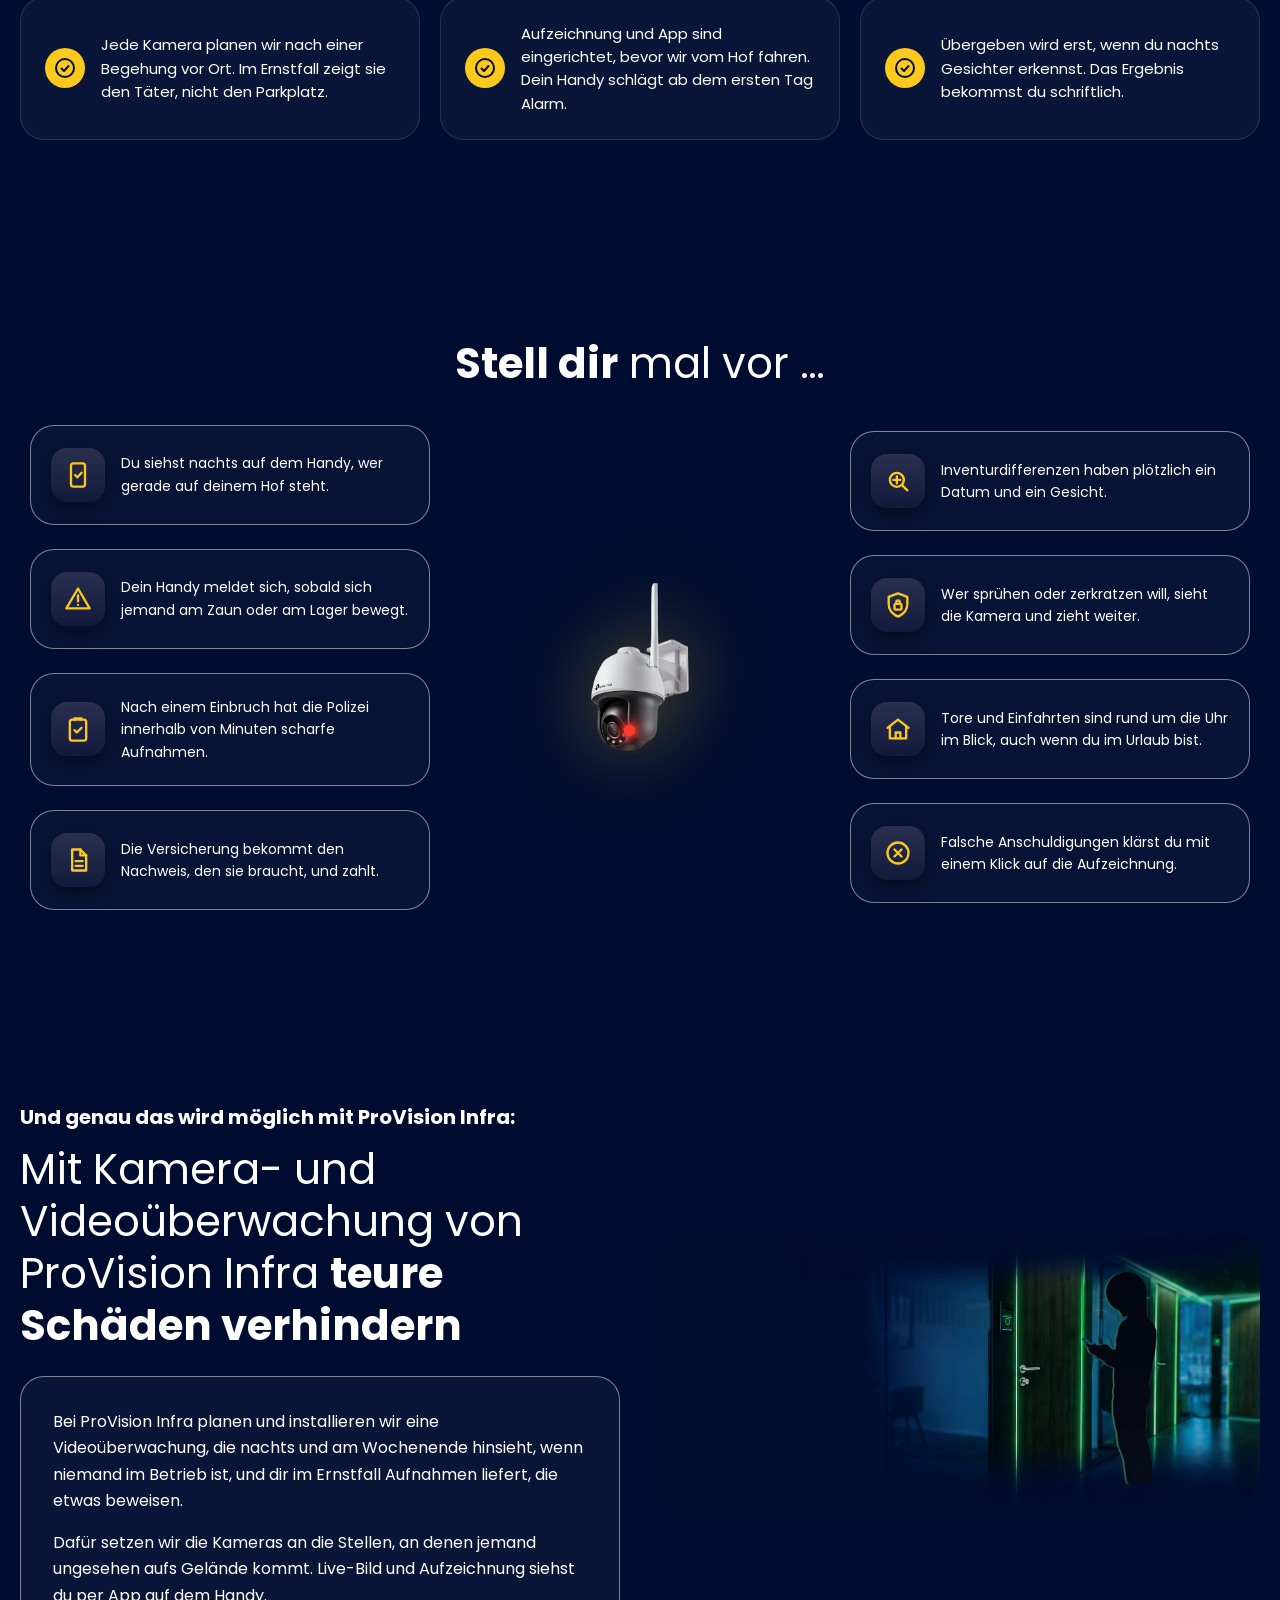
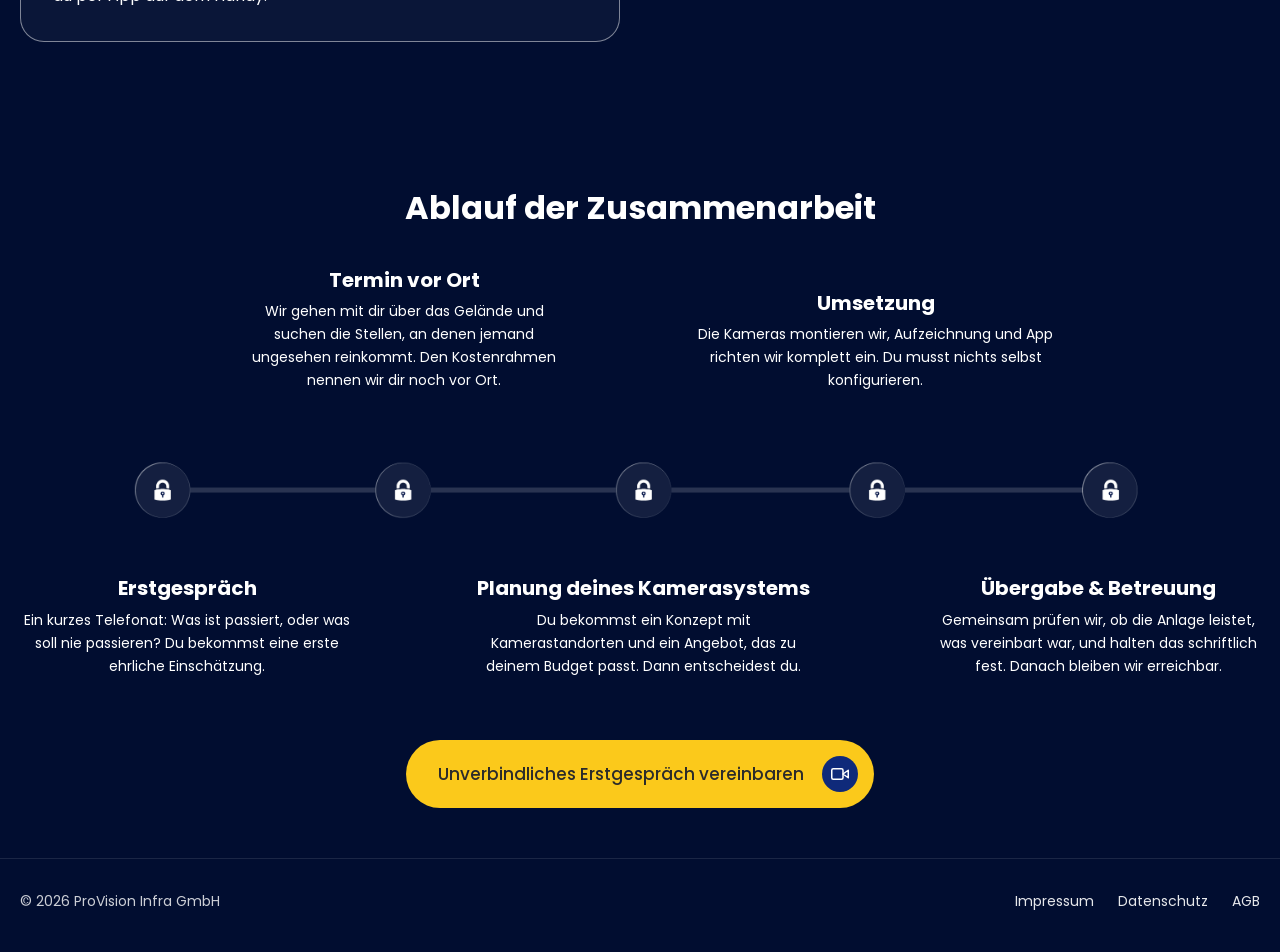
==== commit ffdd6cee: "SEO zweite Stufe: Keyphrase gezielt platziert, lokale H2, Technik-Absatz, leichtere Medien - Titel „" ====
--- a/index.html
+++ b/index.html
@@ -4,14 +4,14 @@
   <meta charset="UTF-8">
   <meta name="viewport" content="width=device-width, initial-scale=1">
   <title>Kamera- &amp; Videoüberwachung | ProVision Infra</title>
-  <meta name="description" content="ProVision Infra plant und installiert deine Kamera- und Videoüberwachung. Dein Unternehmen ist rund um die Uhr im Blick, per App von überall.">
+  <meta name="description" content="ProVision Infra plant und installiert Kamera- und Videoüberwachung für Unternehmen. Dein Unternehmen ist rund um die Uhr im Blick, per App von überall.">
   <meta name="theme-color" content="#010d30">
   <!-- Canonical-URL nach Veröffentlichung eintragen, z. B. https://www.provision-infra.de/kamerasysteme/ -->
   <meta property="og:locale" content="de_DE">
   <meta property="og:type" content="website">
   <meta property="og:site_name" content="ProVision Infra">
   <meta property="og:title" content="Kamera- &amp; Videoüberwachung | ProVision Infra">
-  <meta property="og:description" content="ProVision Infra plant und installiert deine Kamera- und Videoüberwachung. Dein Unternehmen ist rund um die Uhr im Blick, per App von überall.">
+  <meta property="og:description" content="ProVision Infra plant und installiert Kamera- und Videoüberwachung für Unternehmen. Dein Unternehmen ist rund um die Uhr im Blick, per App von überall.">
   <!-- og:image muss eine absolute URL sein: nach Veröffentlichung auf das hochgeladene Standbild zeigen lassen -->
   <meta property="og:image" content="https://www.provision-infra.de/wp-content/uploads/hero-poster.jpg">
   <meta name="twitter:card" content="summary_large_image">
@@ -161,7 +161,7 @@
       <p class="hero__text">
         Ein einziger Einbruch kostet dich schnell zehntausende Euro. Und oft bleibt es nicht bei einem.
         <br><br>
-        ProVision Infra plant und installiert deine Kamera- und Videoüberwachung. Du siehst jederzeit per App, was auf deinem Gelände passiert, und hast im Ernstfall Aufnahmen, die etwas beweisen.
+        ProVision Infra plant und installiert Kamera- und Videoüberwachung für Unternehmen. Du siehst jederzeit per App, was auf deinem Gelände passiert, und hast im Ernstfall Aufnahmen, die etwas beweisen.
       </p>
 
       <div class="hero__cta">
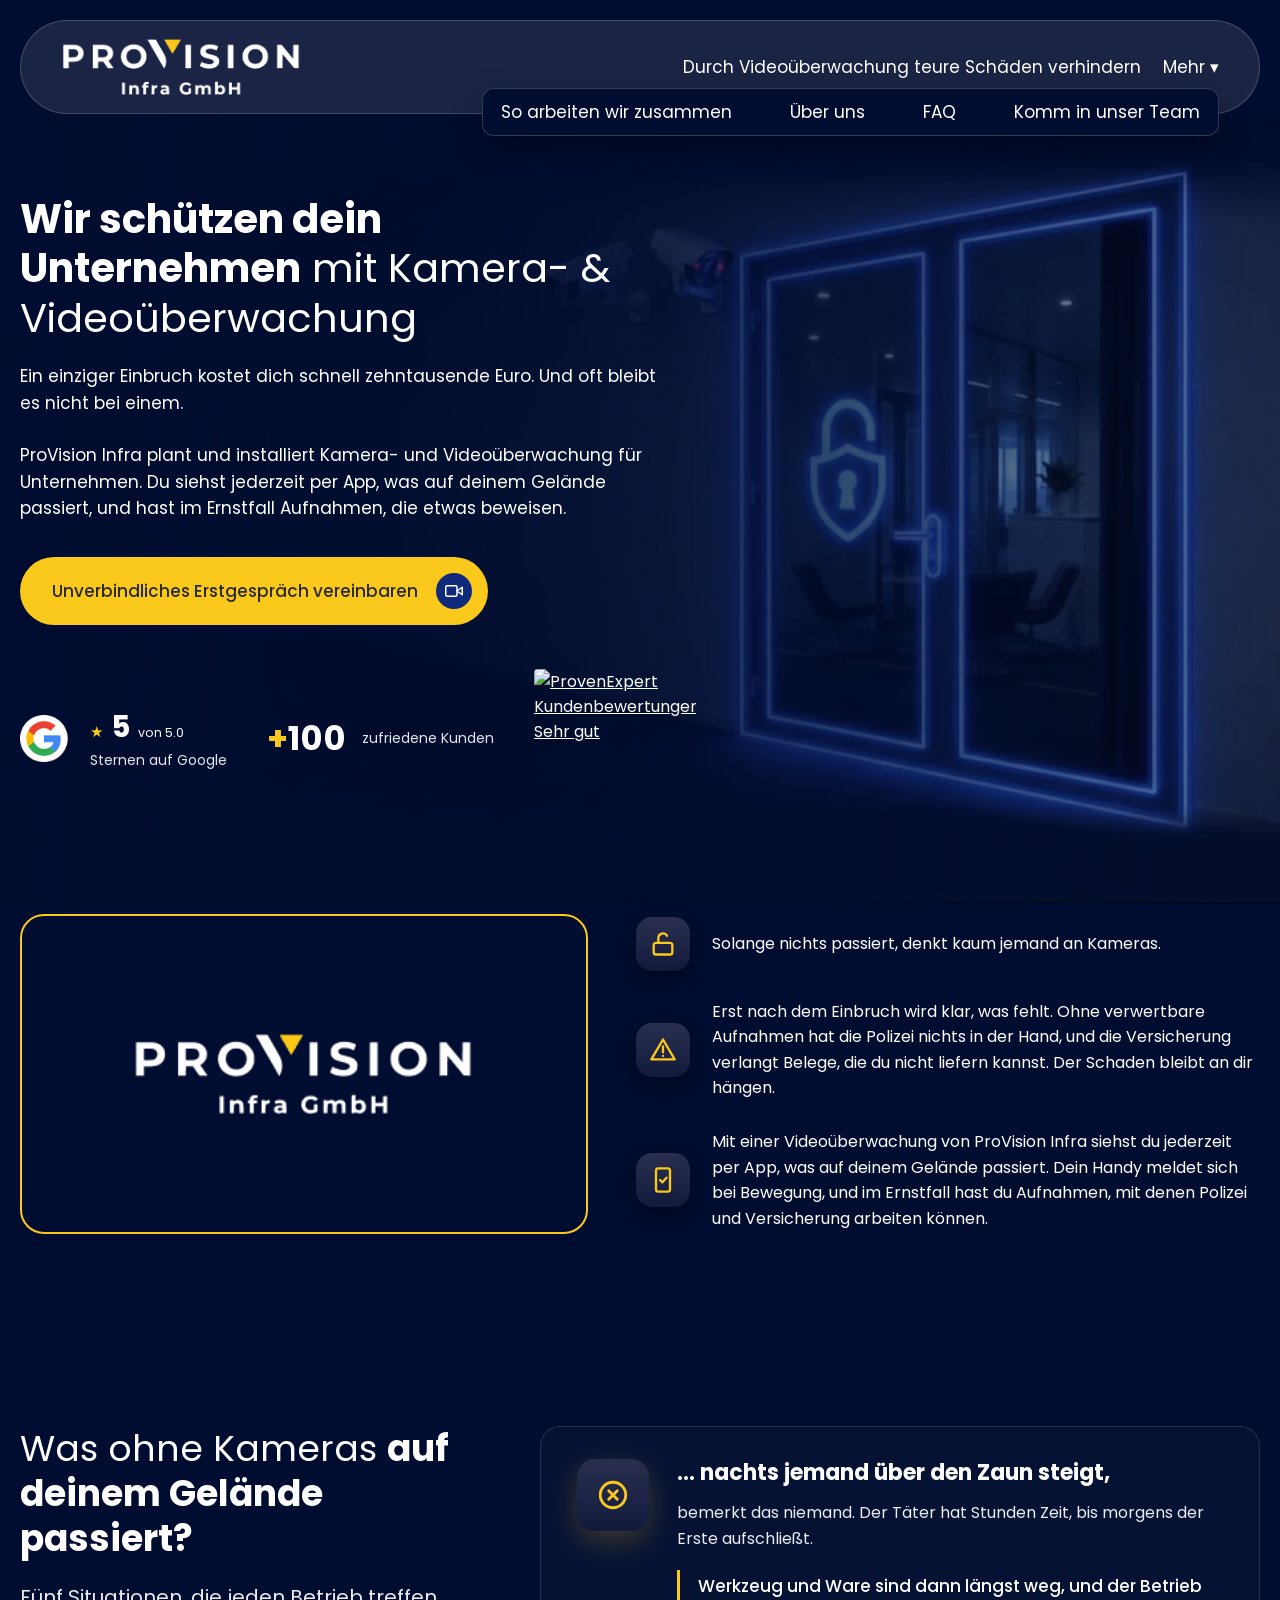
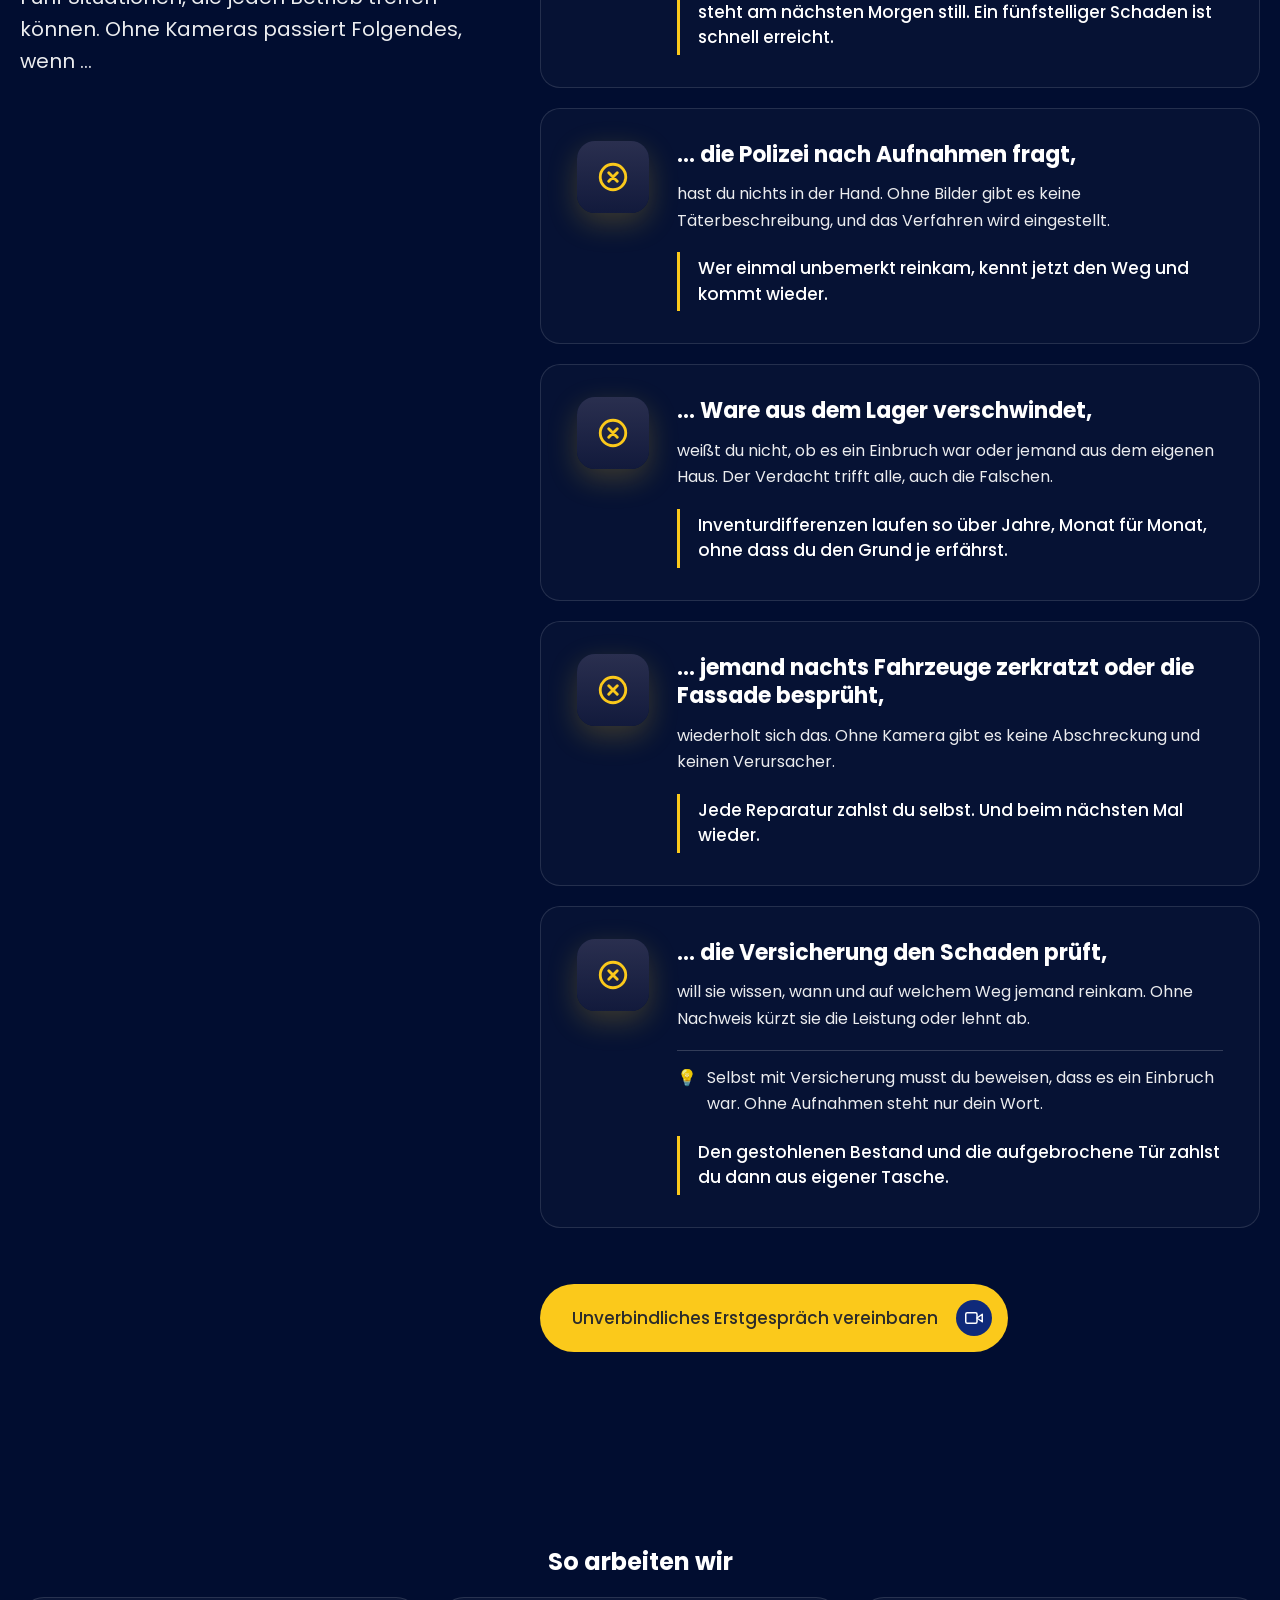
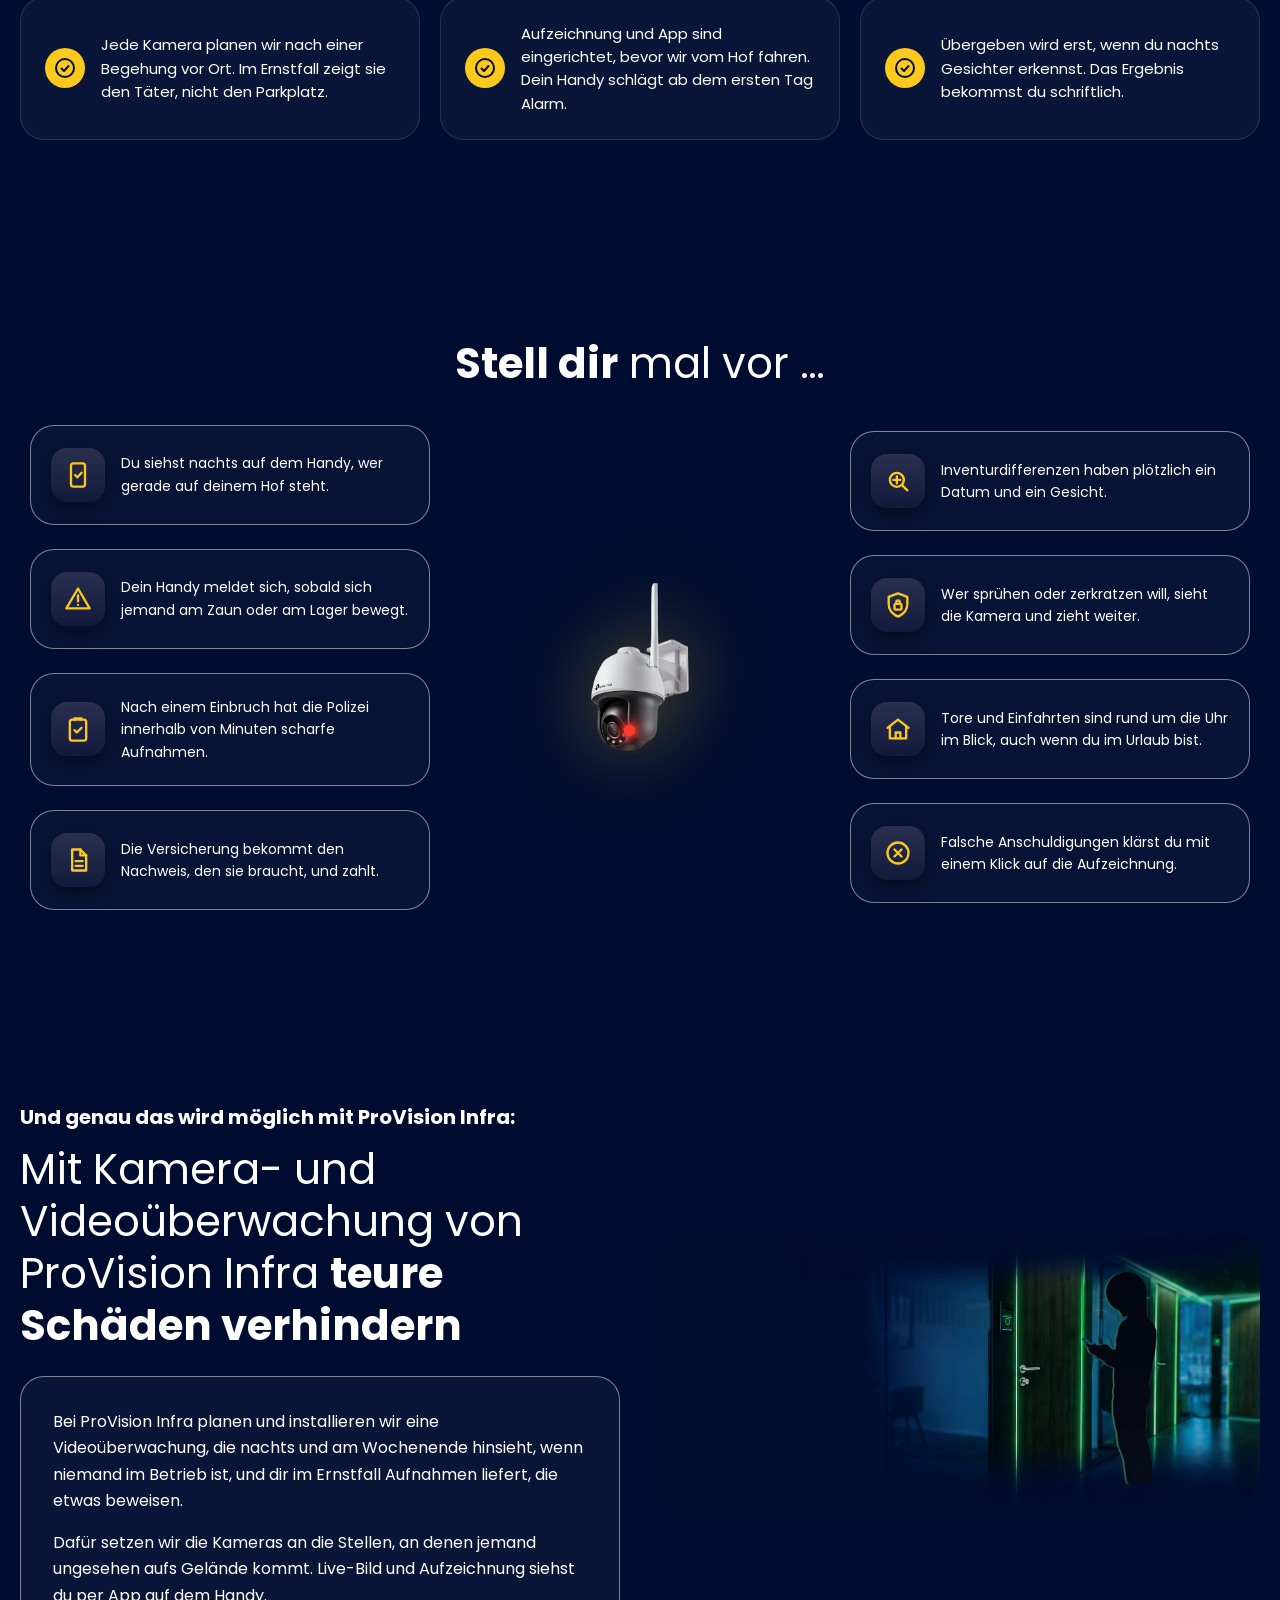
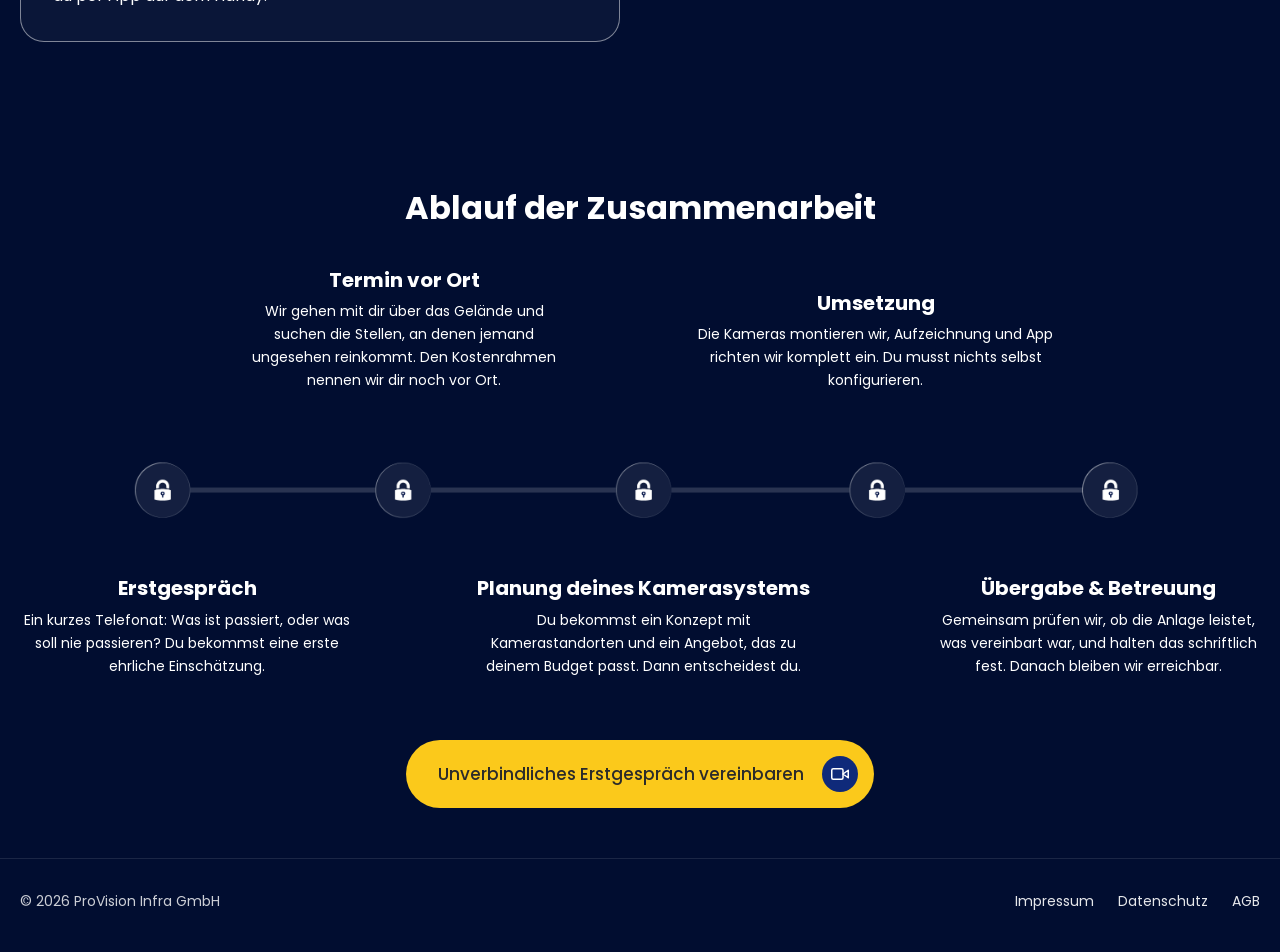
==== commit 091498f0: "Kopfleisten-Menü: „Mehr“ nur am Bildschirm, auf dem Handy flach - tools/menue_handy.py (neu): Custom" ====
--- a/index.html
+++ b/index.html
@@ -34,9 +34,15 @@
       <nav class="site-nav" aria-label="Hauptnavigation">
         <ul>
           <li><a href="#moeglich">Durch Videoüberwachung teure Schäden verhindern</a></li>
-          <li><a href="#arbeitsweise">So arbeiten wir zusammen</a></li>
-          <li><a href="#ueber">Über uns</a></li>
-          <li><a href="#faq">FAQ</a></li>
+          <li class="site-nav__more">
+            <a href="#mehr" aria-haspopup="true">Mehr <span aria-hidden="true">&#9662;</span></a>
+            <ul class="site-nav__sub">
+              <li><a href="#arbeitsweise">So arbeiten wir zusammen</a></li>
+              <li><a href="#ueber">Über uns</a></li>
+              <li><a href="#faq">FAQ</a></li>
+              <li><a href="https://provision-infra.de/karriere/">Komm in unser Team</a></li>
+            </ul>
+          </li>
         </ul>
       </nav>
       <button class="site-nav__toggle" type="button" aria-label="Menü öffnen" aria-expanded="false" aria-controls="mobile-nav">
@@ -49,6 +55,7 @@
         <li><a href="#arbeitsweise">So arbeiten wir zusammen</a></li>
         <li><a href="#ueber">Über uns</a></li>
         <li><a href="#faq">FAQ</a></li>
+        <li><a href="https://provision-infra.de/karriere/">Komm in unser Team</a></li>
       </ul>
     </nav>
   </header>
--- a/assets/css/style.css
+++ b/assets/css/style.css
@@ -55,6 +55,13 @@
 .site-nav ul { display: flex; gap: 22px; list-style: none; margin: 0; padding: 0; }
 .site-nav a { text-decoration: none; font-size: 17px; white-space: nowrap; }
 .site-nav a:hover { color: var(--yellow); }
+/* „Mehr“: Aufklappmenü nur am Bildschirm; auf dem Handy stehen alle Einträge flach in .mobile-nav */
+.site-nav li { position: relative; }
+.site-nav__sub { display: none; position: absolute; top: calc(100% + 8px); right: 0; min-width: 250px; padding: 8px 0; margin: 0;
+  list-style: none; background: var(--navy); border: 1px solid rgba(255,255,255,.18); border-radius: 12px; box-shadow: 0 12px 30px rgba(0,0,0,.35); z-index: 20; }
+.site-nav li:hover > .site-nav__sub, .site-nav li:focus-within > .site-nav__sub { display: block; }
+.site-nav__sub a { display: block; padding: 10px 18px; }
+.site-nav__more > a::after { content: ""; position: absolute; left: 0; right: 0; top: 100%; height: 10px; }
 .site-nav__toggle {
   display: none; width: 56px; height: 56px; border: 0; border-radius: 10px;
   background: rgba(255,255,255,.08); cursor: pointer; padding: 15px 12px;
